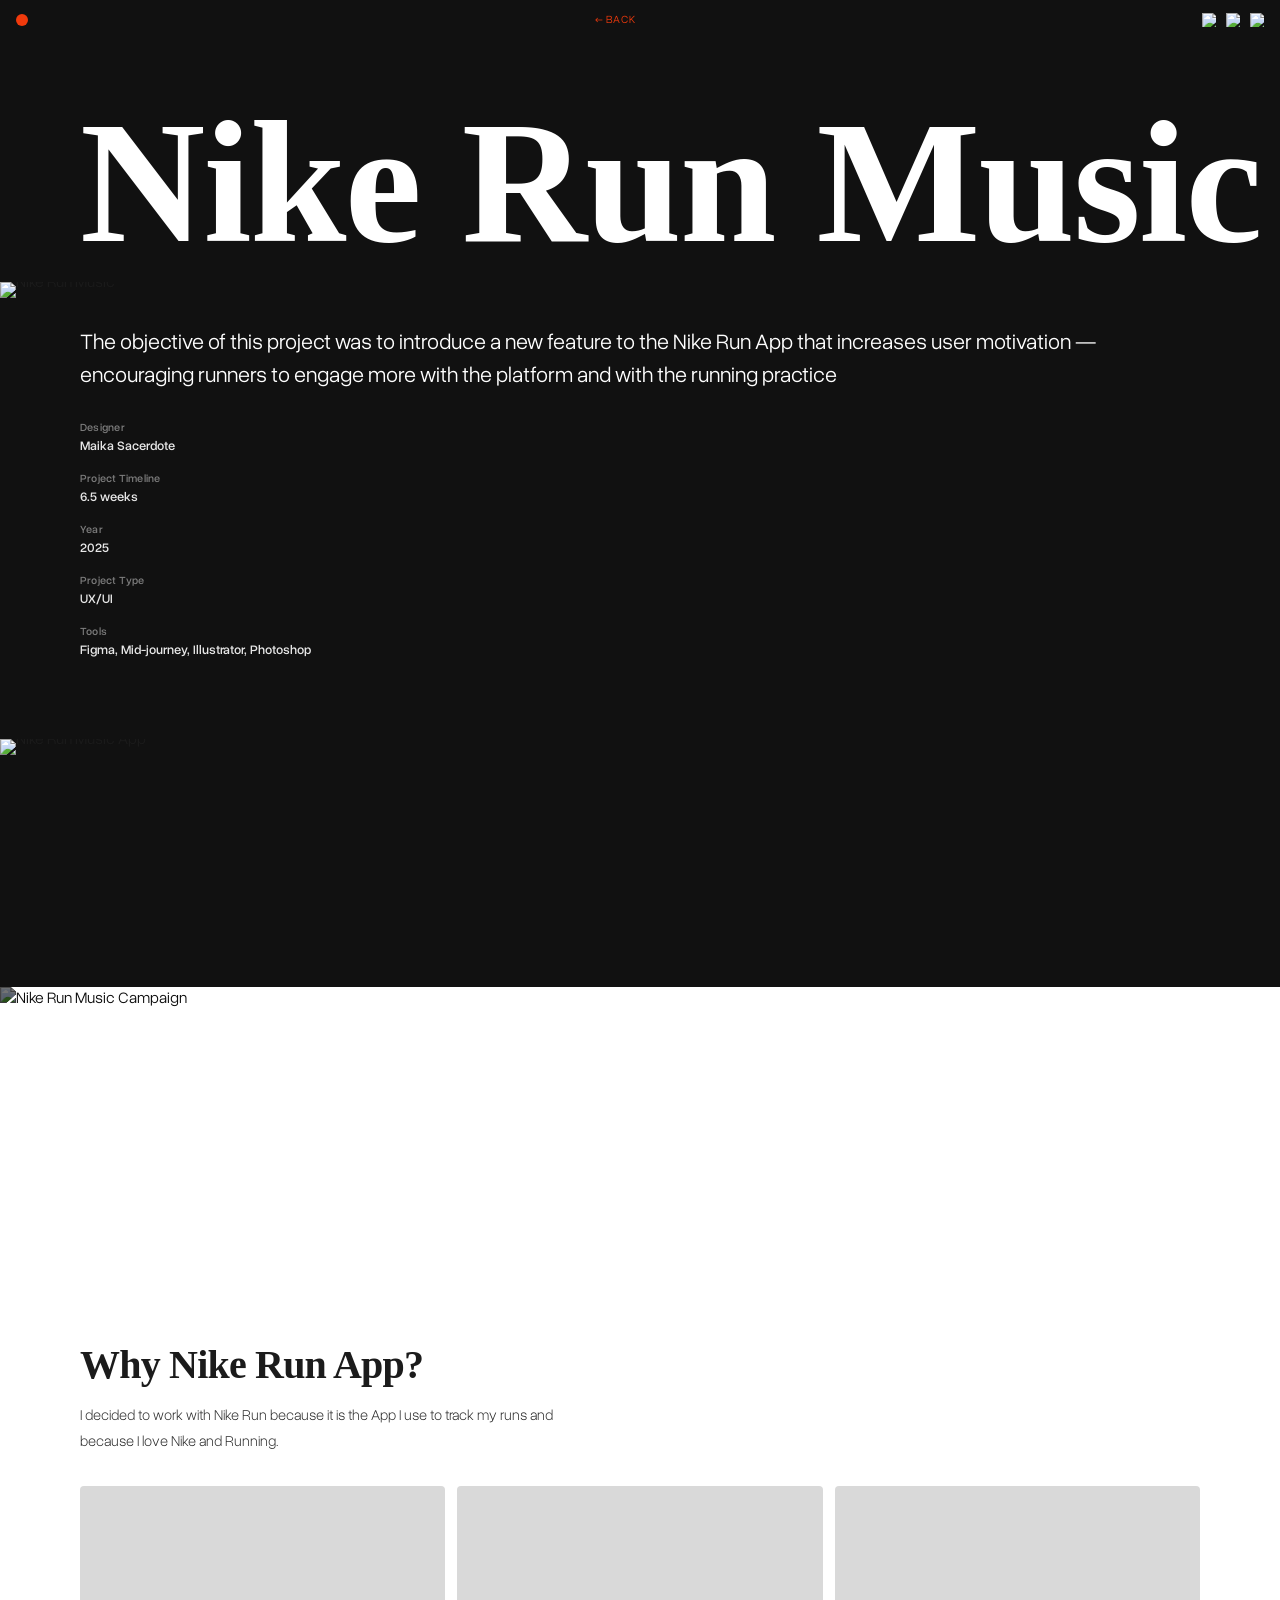
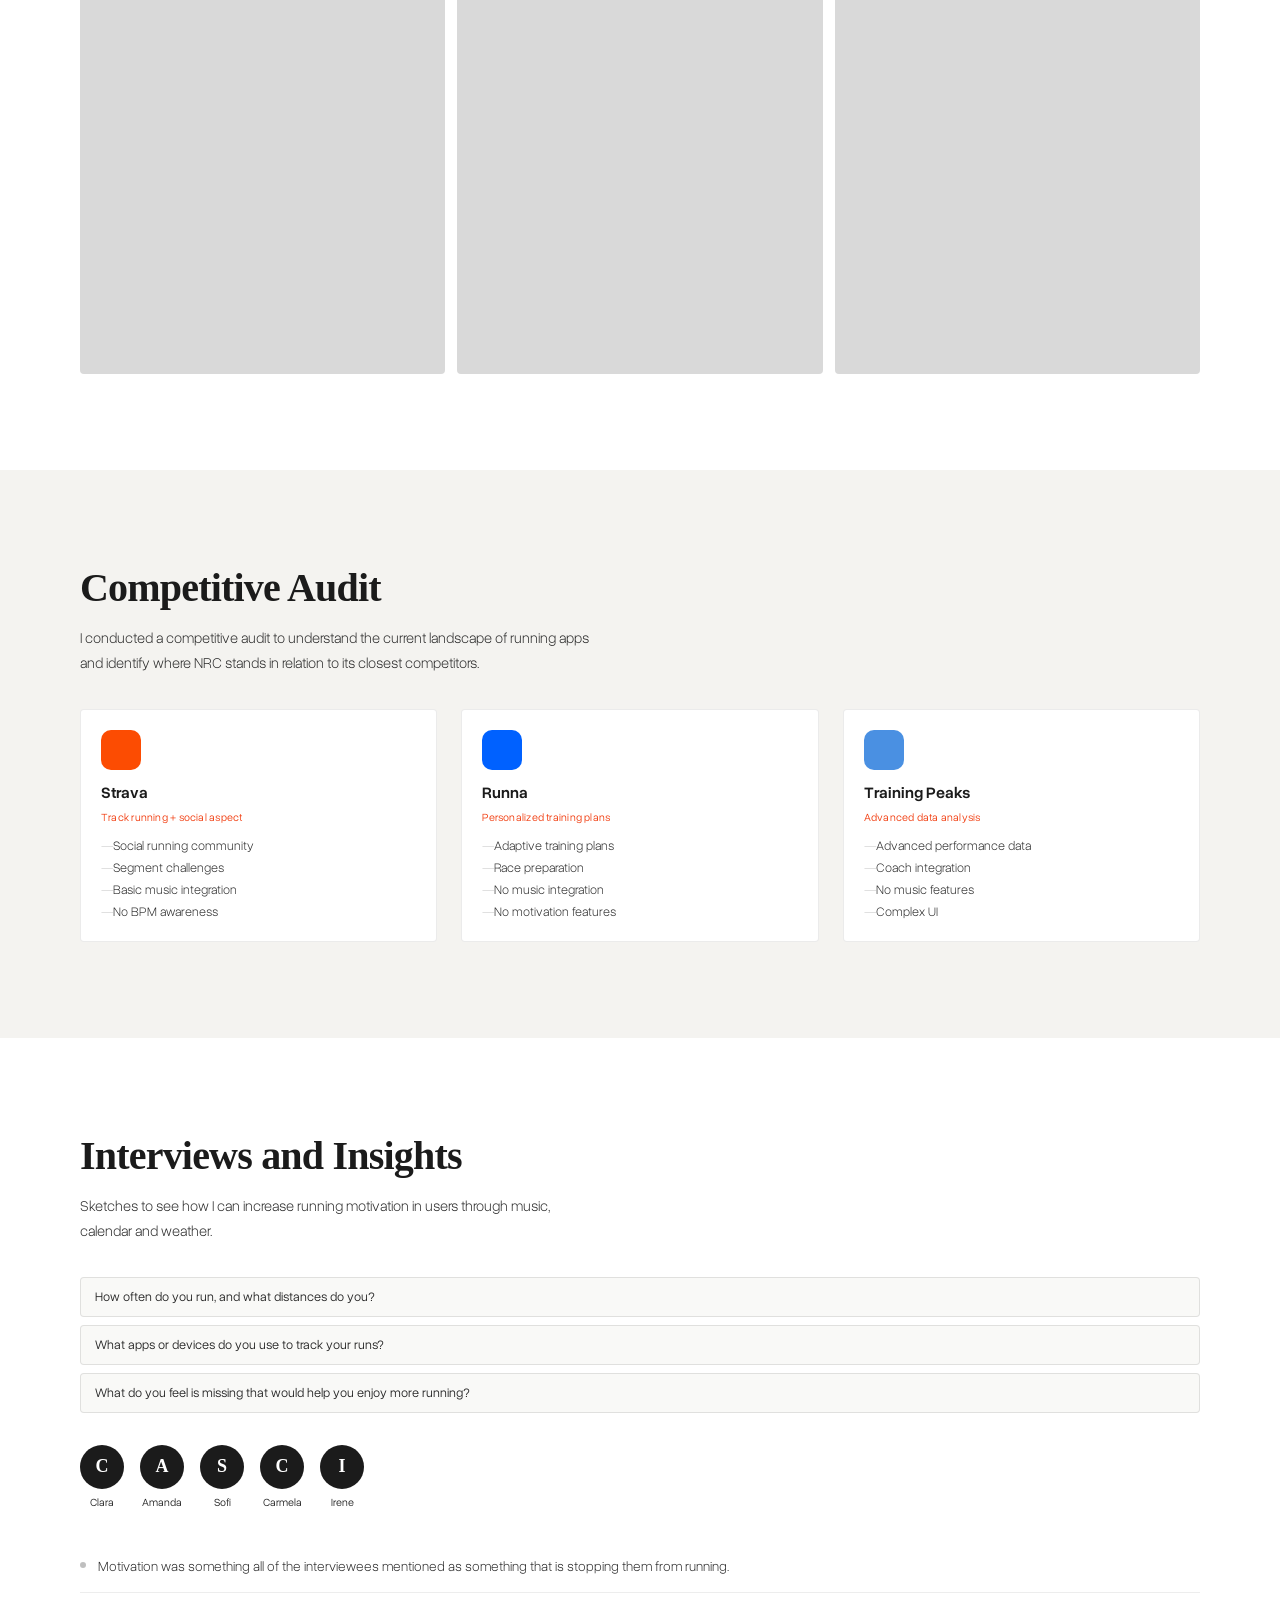
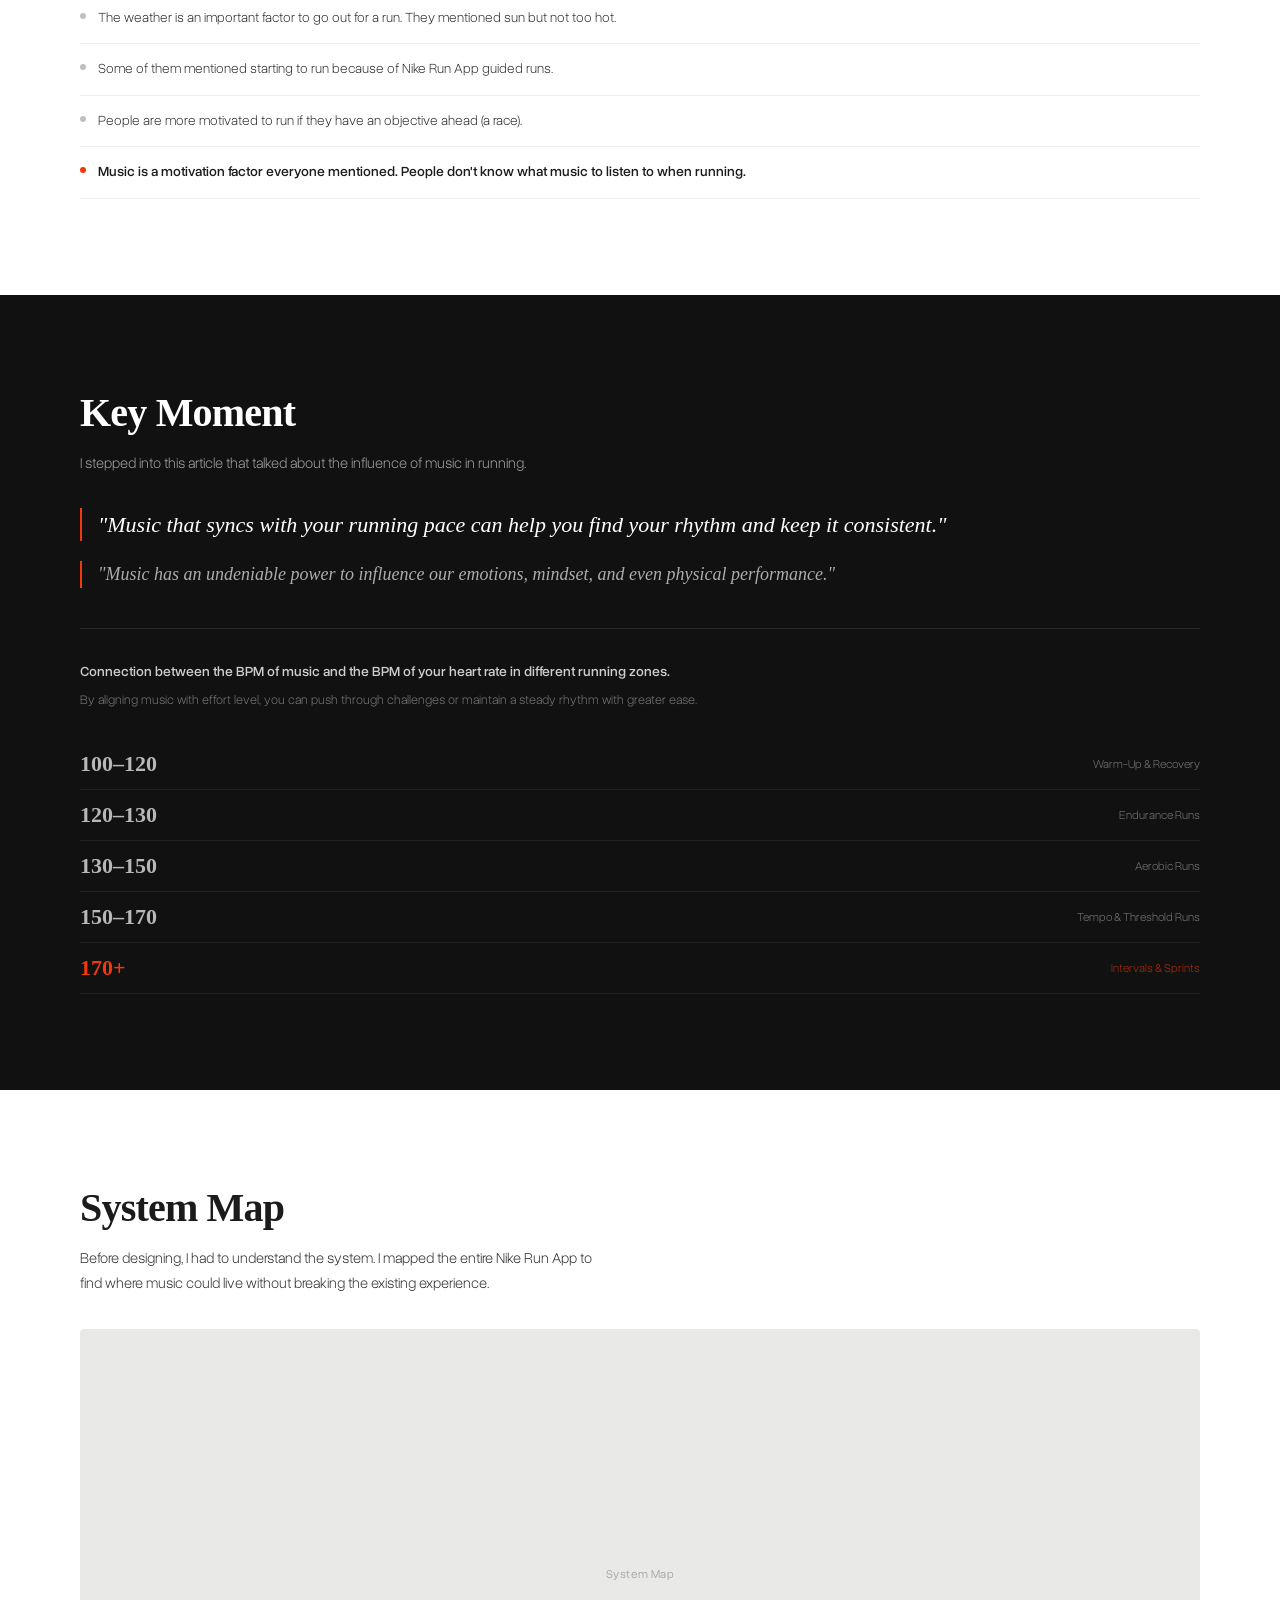
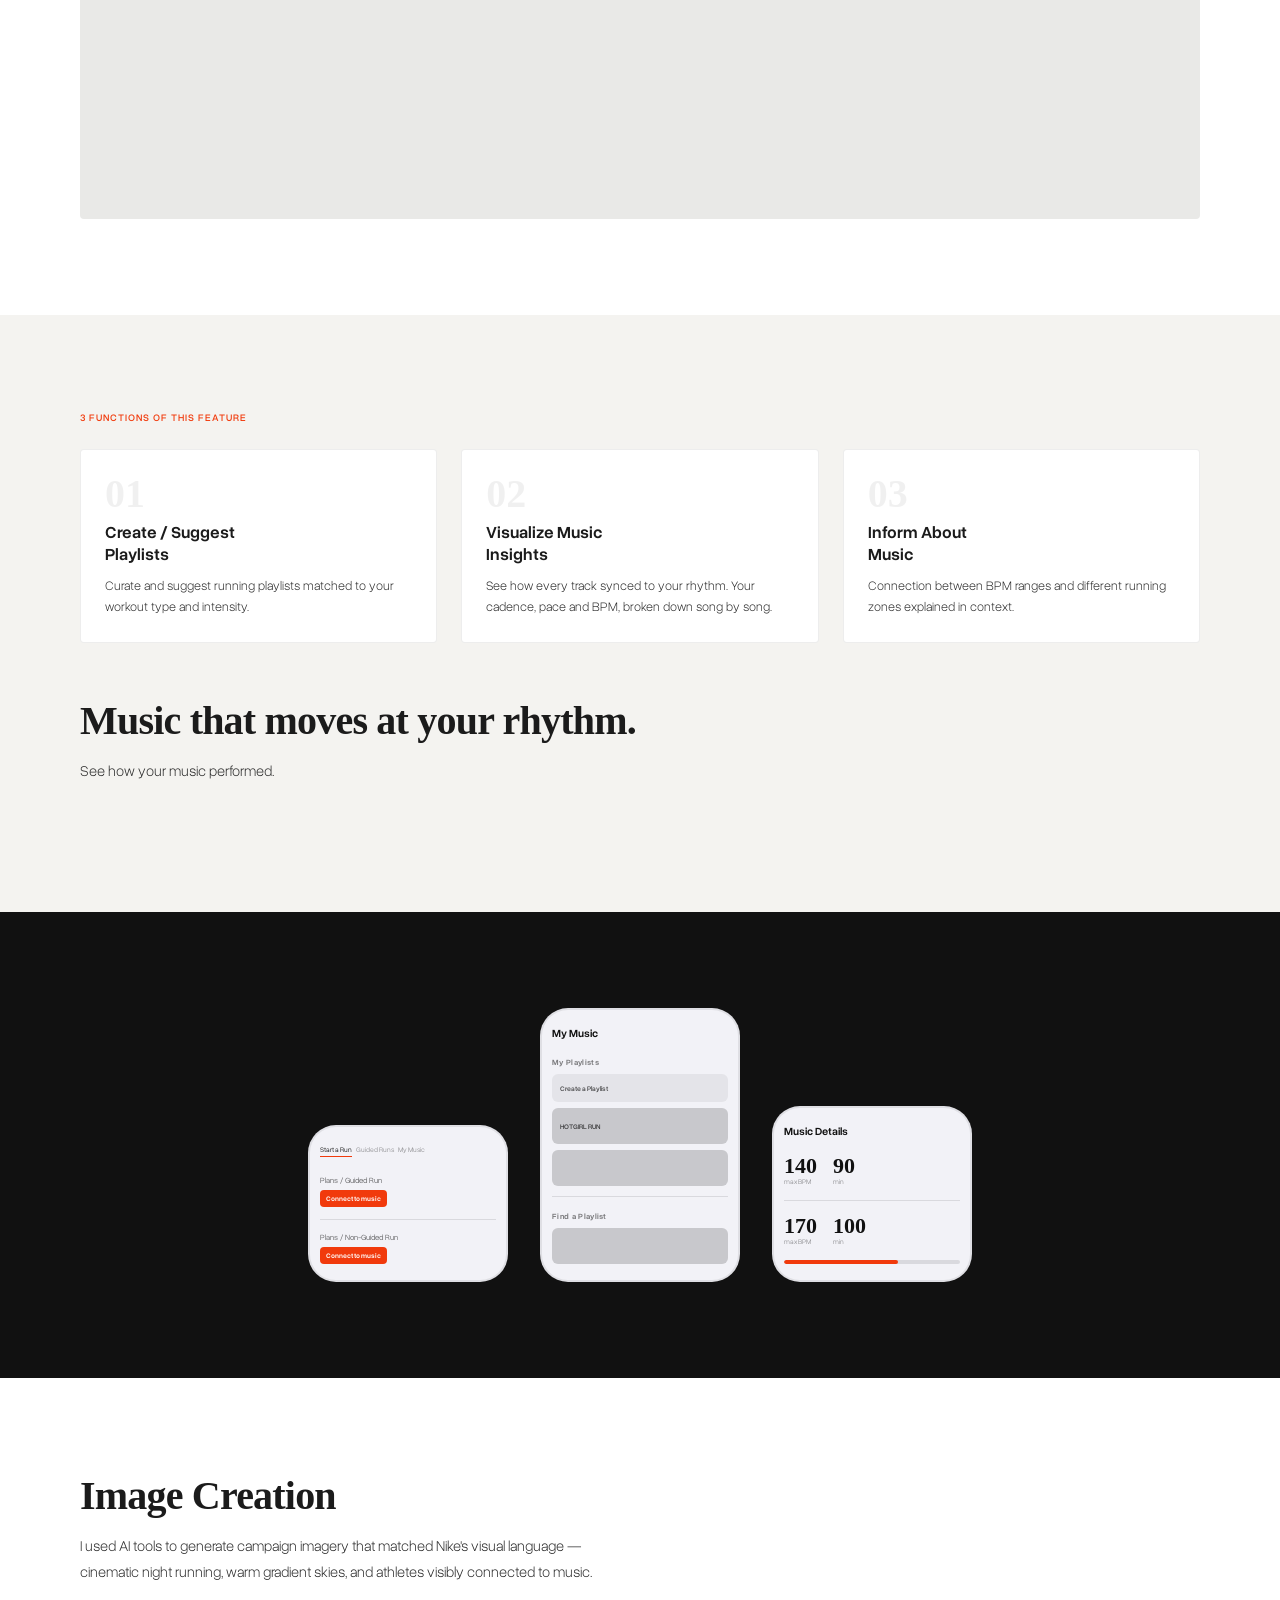
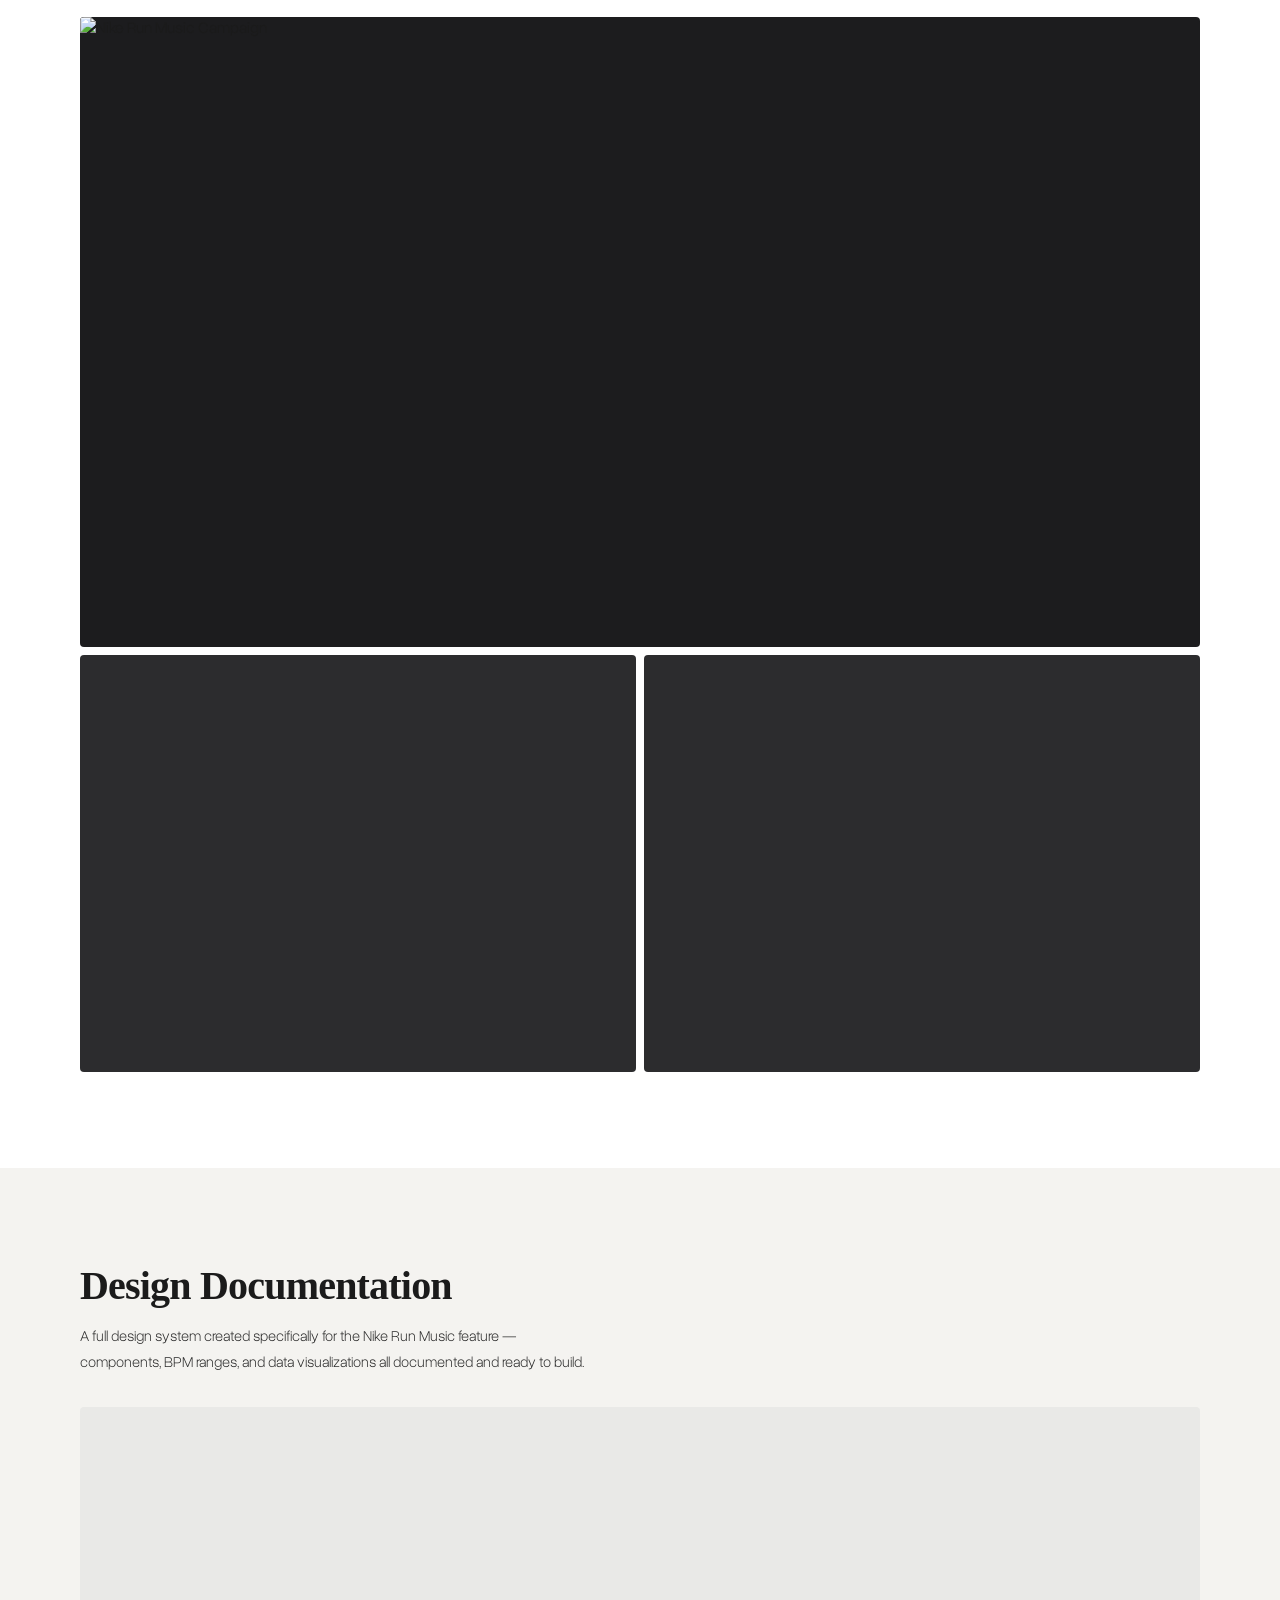
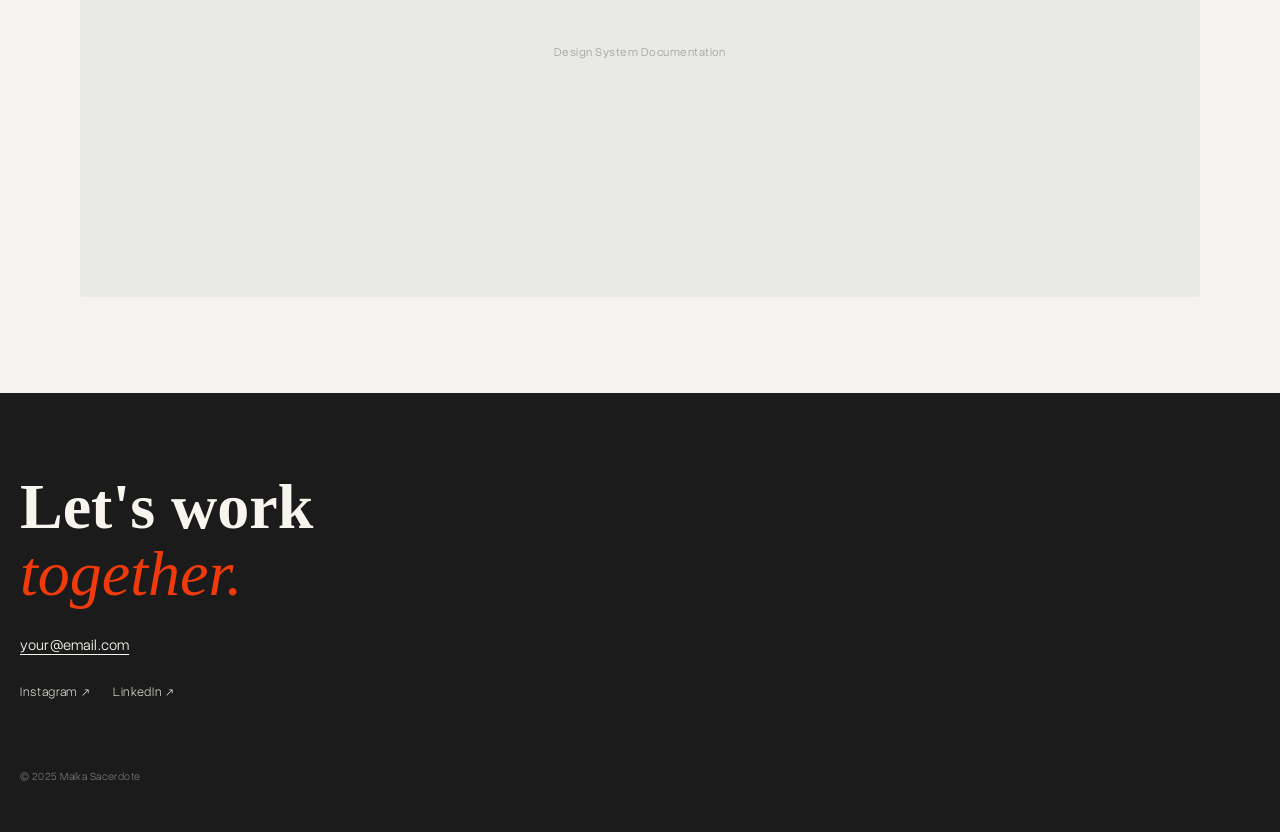
==== nike-run-music.html @ 85369064 "starting Nike" ====
<!DOCTYPE html>
<html lang="en">
<head>
  <meta charset="UTF-8" />
  <meta name="viewport" content="width=device-width, initial-scale=1.0" />
  <title>Nike Run Music — Maika Sacerdote</title>
  <link rel="stylesheet" href="https://use.typekit.net/ddt8web.css" />
  <link rel="stylesheet" href="style.css" />
  <link rel="stylesheet" href="nike-run-music.css" />
</head>
<body class="case-study">

  <!-- NAV -->
  <nav class="nav" id="nav">
    <a href="index.html" class="nav__logo" aria-label="Back to home">
      <span class="nav__dot"></span>
    </a>
    <div class="nav__center">
      <a href="index.html#work" class="nav__link">← BACK</a>
    </div>
    <div class="nav__socials">
      <a href="https://www.instagram.com/" target="_blank" aria-label="Instagram">
        <img src="assets/images/instagram.svg" alt="Instagram" class="nav__icon" />
      </a>
      <a href="https://www.linkedin.com/" target="_blank" aria-label="LinkedIn">
        <img src="assets/images/linkedin.svg" alt="LinkedIn" class="nav__icon" />
      </a>
      <a href="mailto:your@email.com" aria-label="Email">
        <img src="assets/images/mail.svg" alt="Email" class="nav__icon" />
      </a>
    </div>
  </nav>

  <!-- HERO -->
  <section class="cs-hero">
    <h1 class="cs-hero__title">Nike Run Music</h1>
    <div class="cs-hero__image">
      <img src="assets/images/Nike.jpg" alt="Nike Run Music" />
    </div>
    <p class="cs-hero__objective">
      The objective of this project was to introduce a new feature to the Nike Run App
      that increases user motivation — encouraging runners to engage more with the
      platform and with the running practice
    </p>
    <div class="cs-info__card">
      <div class="cs-info__entry">
        <span class="cs-info__label">Designer</span>
        <span class="cs-info__value">Maika Sacerdote</span>
      </div>
      <div class="cs-info__entry">
        <span class="cs-info__label">Project Timeline</span>
        <span class="cs-info__value">6.5 weeks</span>
      </div>
      <div class="cs-info__entry">
        <span class="cs-info__label">Year</span>
        <span class="cs-info__value">2025</span>
      </div>
      <div class="cs-info__entry">
        <span class="cs-info__label">Project Type</span>
        <span class="cs-info__value">UX/UI</span>
      </div>
      <div class="cs-info__entry">
        <span class="cs-info__label">Tools</span>
        <span class="cs-info__value">Figma, Mid-journey, Illustrator, Photoshop</span>
      </div>
    </div>
  </section>

  <!-- APP MOCKUP -->
  <div class="cs-mockup-img">
    <img src="assets/images/Nike2.jpg" alt="Nike Run Music App" />
  </div>

  <!-- RESULTS VIDEO -->
  <div class="cs-video-section">
    <video
      class="cs-video"
      src="assets/videos/ResultsNike.mov"
      autoplay
      loop
      muted
      playsinline
    ></video>
  </div>

  <!-- CAMPAIGN IMAGE DIVIDER -->
  <div class="cs-campaign">
    <img src="assets/images/Nike.jpg" alt="Nike Run Music Campaign" class="cs-campaign__img" />
    <div class="cs-campaign__overlay">
      <span class="cs-campaign__label">RESEARCH / DEFINITION / DESIGN</span>
    </div>
  </div>

  <!-- WHY NIKE -->
  <section class="cs-section cs-section--white">
    <h2 class="cs-section__heading">Why Nike Run App?</h2>
    <p class="cs-section__body">
      I decided to work with Nike Run because it is the App I use to track my runs
      and because I love Nike and Running.
    </p>
    <div class="cs-photos-row">
      <div class="cs-photo-placeholder cs-photo-placeholder--tall"></div>
      <div class="cs-photo-placeholder cs-photo-placeholder--tall"></div>
      <div class="cs-photo-placeholder cs-photo-placeholder--tall"></div>
    </div>
  </section>

  <!-- COMPETITIVE AUDIT -->
  <section class="cs-section cs-section--gray">
    <h2 class="cs-section__heading">Competitive Audit</h2>
    <p class="cs-section__body">
      I conducted a competitive audit to understand the current landscape of running apps
      and identify where NRC stands in relation to its closest competitors.
    </p>
    <div class="cs-audit">
      <div class="cs-audit__col">
        <div class="cs-audit__app-img cs-audit__app-img--strava"></div>
        <h3 class="cs-audit__name">Strava</h3>
        <div class="cs-audit__tag">Track running + social aspect</div>
        <ul class="cs-audit__list">
          <li>Social running community</li>
          <li>Segment challenges</li>
          <li>Basic music integration</li>
          <li>No BPM awareness</li>
        </ul>
      </div>
      <div class="cs-audit__col">
        <div class="cs-audit__app-img cs-audit__app-img--runna"></div>
        <h3 class="cs-audit__name">Runna</h3>
        <div class="cs-audit__tag">Personalized training plans</div>
        <ul class="cs-audit__list">
          <li>Adaptive training plans</li>
          <li>Race preparation</li>
          <li>No music integration</li>
          <li>No motivation features</li>
        </ul>
      </div>
      <div class="cs-audit__col">
        <div class="cs-audit__app-img cs-audit__app-img--peaks"></div>
        <h3 class="cs-audit__name">Training Peaks</h3>
        <div class="cs-audit__tag">Advanced data analysis</div>
        <ul class="cs-audit__list">
          <li>Advanced performance data</li>
          <li>Coach integration</li>
          <li>No music features</li>
          <li>Complex UI</li>
        </ul>
      </div>
    </div>
  </section>

  <!-- INTERVIEWS & INSIGHTS -->
  <section class="cs-section cs-section--white">
    <h2 class="cs-section__heading">Interviews and Insights</h2>
    <p class="cs-section__body">
      Sketches to see how I can increase running motivation in users through music,
      calendar and weather.
    </p>

    <div class="cs-interview-questions">
      <div class="cs-interview-q">How often do you run, and what distances do you?</div>
      <div class="cs-interview-q">What apps or devices do you use to track your runs?</div>
      <div class="cs-interview-q">What do you feel is missing that would help you enjoy more running?</div>
    </div>

    <div class="cs-interviewees">
      <div class="cs-interviewee">
        <div class="cs-interviewee__avatar">C</div>
        <span class="cs-interviewee__name">Clara</span>
      </div>
      <div class="cs-interviewee">
        <div class="cs-interviewee__avatar">A</div>
        <span class="cs-interviewee__name">Amanda</span>
      </div>
      <div class="cs-interviewee">
        <div class="cs-interviewee__avatar">S</div>
        <span class="cs-interviewee__name">Sofi</span>
      </div>
      <div class="cs-interviewee">
        <div class="cs-interviewee__avatar">C</div>
        <span class="cs-interviewee__name">Carmela</span>
      </div>
      <div class="cs-interviewee">
        <div class="cs-interviewee__avatar">I</div>
        <span class="cs-interviewee__name">Irene</span>
      </div>
    </div>

    <div class="cs-insights">
      <div class="cs-insight">
        <span class="cs-insight__dot"></span>
        <p>Motivation was something all of the interviewees mentioned as something that is stopping them from running.</p>
      </div>
      <div class="cs-insight">
        <span class="cs-insight__dot"></span>
        <p>The weather is an important factor to go out for a run. They mentioned sun but not too hot.</p>
      </div>
      <div class="cs-insight">
        <span class="cs-insight__dot"></span>
        <p>Some of them mentioned starting to run because of Nike Run App guided runs.</p>
      </div>
      <div class="cs-insight">
        <span class="cs-insight__dot"></span>
        <p>People are more motivated to run if they have an objective ahead (a race).</p>
      </div>
      <div class="cs-insight cs-insight--highlight">
        <span class="cs-insight__dot cs-insight__dot--red"></span>
        <p>Music is a motivation factor everyone mentioned. People don't know what music to listen to when running.</p>
      </div>
    </div>
  </section>

  <!-- KEY MOMENT -->
  <section class="cs-section cs-section--dark">
    <h2 class="cs-section__heading cs-section__heading--light">Key Moment</h2>
    <p class="cs-section__body cs-section__body--light">
      I stepped into this article that talked about the influence of music in running.
    </p>
    <blockquote class="cs-quote">
      <p>"Music that syncs with your running pace can help you find your rhythm and keep it consistent."</p>
    </blockquote>
    <blockquote class="cs-quote cs-quote--sub">
      <p>"Music has an undeniable power to influence our emotions, mindset, and even physical performance."</p>
    </blockquote>

    <div class="cs-bpm">
      <h3 class="cs-bpm__title">Connection between the BPM of music and the BPM of your heart rate in different running zones.</h3>
      <p class="cs-bpm__sub">By aligning music with effort level, you can push through challenges or maintain a steady rhythm with greater ease.</p>
      <div class="cs-bpm__zones">
        <div class="cs-bpm__zone">
          <span class="cs-bpm__zone-range">100–120</span>
          <span class="cs-bpm__zone-label">Warm-Up &amp; Recovery</span>
        </div>
        <div class="cs-bpm__zone">
          <span class="cs-bpm__zone-range">120–130</span>
          <span class="cs-bpm__zone-label">Endurance Runs</span>
        </div>
        <div class="cs-bpm__zone">
          <span class="cs-bpm__zone-range">130–150</span>
          <span class="cs-bpm__zone-label">Aerobic Runs</span>
        </div>
        <div class="cs-bpm__zone">
          <span class="cs-bpm__zone-range">150–170</span>
          <span class="cs-bpm__zone-label">Tempo &amp; Threshold Runs</span>
        </div>
        <div class="cs-bpm__zone cs-bpm__zone--peak">
          <span class="cs-bpm__zone-range">170+</span>
          <span class="cs-bpm__zone-label">Intervals &amp; Sprints</span>
        </div>
      </div>
    </div>
  </section>

  <!-- SYSTEM MAP -->
  <section class="cs-section cs-section--white">
    <h2 class="cs-section__heading">System Map</h2>
    <p class="cs-section__body">
      Before designing, I had to understand the system. I mapped the entire Nike Run App
      to find where music could live without breaking the existing experience.
    </p>
    <div class="cs-map-placeholder">
      <span>System Map</span>
    </div>
  </section>

  <!-- 3 FEATURES -->
  <section class="cs-section cs-section--gray">
    <p class="cs-features__eyebrow">3 functions of this feature</p>
    <div class="cs-features">
      <div class="cs-feature">
        <div class="cs-feature__num">01</div>
        <h3 class="cs-feature__title">Create / Suggest<br />Playlists</h3>
        <p class="cs-feature__desc">Curate and suggest running playlists matched to your workout type and intensity.</p>
      </div>
      <div class="cs-feature">
        <div class="cs-feature__num">02</div>
        <h3 class="cs-feature__title">Visualize Music<br />Insights</h3>
        <p class="cs-feature__desc">See how every track synced to your rhythm. Your cadence, pace and BPM, broken down song by song.</p>
      </div>
      <div class="cs-feature">
        <div class="cs-feature__num">03</div>
        <h3 class="cs-feature__title">Inform About<br />Music</h3>
        <p class="cs-feature__desc">Connection between BPM ranges and different running zones explained in context.</p>
      </div>
    </div>

    <h2 class="cs-section__heading" style="margin-top:56px">Music that moves at your rhythm.</h2>
    <p class="cs-section__body">See how your music performed.</p>
  </section>

  <!-- DESIGN MOCKUPS -->
  <section class="cs-section cs-section--dark cs-section--no-pad-bottom">
    <div class="cs-mockups">
      <div class="cs-phone cs-phone--light">
        <div class="cs-phone__screen">
          <div class="cs-phone__nav-row">
            <span class="cs-phone__nav-item cs-phone__nav-item--active">Start a Run</span>
            <span class="cs-phone__nav-item">Guided Runs</span>
            <span class="cs-phone__nav-item">My Music</span>
          </div>
          <div class="cs-phone__cta-block">
            <div class="cs-phone__cta-row">
              <span>Plans / Guided Run</span>
              <button class="cs-phone__connect-btn">Connect to music</button>
            </div>
            <div class="cs-phone__divider"></div>
            <div class="cs-phone__cta-row">
              <span>Plans / Non-Guided Run</span>
              <button class="cs-phone__connect-btn">Connect to music</button>
            </div>
          </div>
        </div>
      </div>
      <div class="cs-phone cs-phone--light">
        <div class="cs-phone__screen">
          <div class="cs-phone__header">My Music</div>
          <div class="cs-phone__section-title">My Playlists</div>
          <div class="cs-phone__card">
            <span class="cs-phone__card-label">Create a Playlist</span>
          </div>
          <div class="cs-phone__card cs-phone__card--dark">
            <span class="cs-phone__card-label">HOTGIRL RUN</span>
          </div>
          <div class="cs-phone__card cs-phone__card--dark"></div>
          <div class="cs-phone__divider"></div>
          <div class="cs-phone__section-title">Find a Playlist</div>
          <div class="cs-phone__card cs-phone__card--dark"></div>
        </div>
      </div>
      <div class="cs-phone cs-phone--light">
        <div class="cs-phone__screen">
          <div class="cs-phone__header">Music Details</div>
          <div class="cs-phone__stats">
            <div class="cs-phone__stat">
              <span class="cs-phone__stat-val">140</span>
              <span class="cs-phone__stat-unit">max BPM</span>
            </div>
            <div class="cs-phone__stat">
              <span class="cs-phone__stat-val">90</span>
              <span class="cs-phone__stat-unit">min</span>
            </div>
          </div>
          <div class="cs-phone__divider"></div>
          <div class="cs-phone__stats">
            <div class="cs-phone__stat">
              <span class="cs-phone__stat-val">170</span>
              <span class="cs-phone__stat-unit">max BPM</span>
            </div>
            <div class="cs-phone__stat">
              <span class="cs-phone__stat-val">100</span>
              <span class="cs-phone__stat-unit">min</span>
            </div>
          </div>
          <div class="cs-phone__bpm-bar">
            <div class="cs-phone__bpm-fill"></div>
          </div>
        </div>
      </div>
    </div>
  </section>

  <!-- IMAGE CREATION -->
  <section class="cs-section cs-section--white">
    <h2 class="cs-section__heading">Image Creation</h2>
    <p class="cs-section__body">
      I used AI tools to generate campaign imagery that matched Nike's visual language —
      cinematic night running, warm gradient skies, and athletes visibly connected to music.
    </p>
    <div class="cs-campaign-grid">
      <div class="cs-campaign-img cs-campaign-img--1">
        <img src="assets/images/Nike.jpg" alt="Nike Run Music Campaign" />
      </div>
      <div class="cs-campaign-img cs-campaign-img--2"></div>
      <div class="cs-campaign-img cs-campaign-img--3"></div>
    </div>
  </section>

  <!-- DESIGN DOCUMENTATION -->
  <section class="cs-section cs-section--gray">
    <h2 class="cs-section__heading">Design Documentation</h2>
    <p class="cs-section__body">
      A full design system created specifically for the Nike Run Music feature —
      components, BPM ranges, and data visualizations all documented and ready to build.
    </p>
    <div class="cs-doc-placeholder">
      <span>Design System Documentation</span>
    </div>
  </section>

  <!-- FOOTER / BACK -->
  <section class="contact" id="contact">
    <h2 class="contact__title">Let's work<br /><em>together.</em></h2>
    <a href="mailto:your@email.com" class="contact__email">your@email.com</a>
    <div class="contact__socials">
      <a href="https://www.instagram.com/" target="_blank" class="contact__social-link">Instagram ↗</a>
      <a href="https://www.linkedin.com/" target="_blank" class="contact__social-link">LinkedIn ↗</a>
    </div>
    <p class="contact__footer">© 2025 Maika Sacerdote</p>
  </section>

  <script src="script.js"></script>
</body>
</html>
---- style.css ----
/* ─── FONTS ──────────────────────────────────────────────────────────────── */
/* Century Old Style — loaded via Adobe Fonts (Typekit)                      */
/* Overused Grotesk — loaded from local files                                */

@font-face {
  font-family: 'OverusedGrotesk';
  src: url('assets/fonts/OverusedGrotesk-Light.otf') format('opentype');
  font-weight: 300;
  font-style: normal;
}

@font-face {
  font-family: 'OverusedGrotesk';
  src: url('assets/fonts/OverusedGrotesk-Book.otf') format('opentype');
  font-weight: 400;
  font-style: normal;
}

@font-face {
  font-family: 'OverusedGrotesk';
  src: url('assets/fonts/OverusedGrotesk-Medium.otf') format('opentype');
  font-weight: 500;
  font-style: normal;
}

@font-face {
  font-family: 'OverusedGrotesk';
  src: url('assets/fonts/OverusedGrotesk-SemiBold.otf') format('opentype');
  font-weight: 600;
  font-style: normal;
}

@font-face {
  font-family: 'OverusedGrotesk';
  src: url('assets/fonts/OverusedGrotesk-Bold.otf') format('opentype');
  font-weight: 700;
  font-style: normal;
}

/* ─── RESET & TOKENS ─────────────────────────────────────────────────────── */
*, *::before, *::after {
  box-sizing: border-box;
  margin: 0;
  padding: 0;
}

:root {
  --red: #f13a0c;
  --cream: #f7f5ed;
  --dark: #1b1b1b;
  --mid: #242424;
  --bg: #ffffff;
  --bg-work: #e9e9e9;
  --font-serif: 'century-old-style-std', Georgia, serif;
  --font-sans: 'OverusedGrotesk', sans-serif;
}

html {
  scroll-behavior: smooth;
}

body {
  background-color: var(--bg);
  color: var(--dark);
  font-family: var(--font-sans);
  font-weight: 400;
  overflow-x: hidden;
}

a {
  text-decoration: none;
  color: inherit;
}

img {
  display: block;
  max-width: 100%;
}

/* ─── NAV ────────────────────────────────────────────────────────────────── */
.nav {
  position: fixed;
  top: 0;
  left: 0;
  right: 0;
  z-index: 100;
  display: flex;
  align-items: center;
  justify-content: space-between;
  padding: 12px 16px;
}

.nav__center {
  display: flex;
  gap: 20px;
}

.nav__logo {
  display: flex;
  align-items: center;
  flex-shrink: 0;
}

.nav__dot {
  width: 12px;
  height: 12px;
  border-radius: 50%;
  background-color: var(--red);
  display: block;
  flex-shrink: 0;
}

.nav__link {
  font-family: var(--font-sans);
  font-weight: 400;
  font-size: 11px;
  color: var(--red);
  letter-spacing: 0.06em;
  white-space: nowrap;
}

.nav__socials {
  display: flex;
  align-items: center;
  gap: 10px;
}

.nav__icon {
  width: 14px;
  height: 14px;
  object-fit: contain;
  display: block;
}

/* ─── HERO ───────────────────────────────────────────────────────────────── */
.hero {
  position: relative;
  width: 100%;
  height: 100svh;
  min-height: 580px;
  overflow: hidden;
  display: flex;
  flex-direction: column;
  justify-content: center;
}

.hero__bg {
  position: absolute;
  inset: 0;
  background-image: url('assets/images/LandingPortfolioMobile.JPG');
  background-size: cover;
  background-position: center top;
  z-index: 0;
}

.hero__content {
  position: relative;
  z-index: 1;
  padding: 0 18px;
  margin-bottom: 8px;
}

.hero__subtitle {
  font-family: var(--font-sans);
  font-weight: 400;
  font-size: 20px;
  color: var(--red);
  line-height: 1;
  margin-bottom: 0;
}

.hero__name {
  font-family: var(--font-serif);
  font-weight: 700;
  font-size: clamp(90px, 30vw, 130px);
  color: var(--red);
  line-height: 0.95;
  letter-spacing: -0.01em;
}

.hero__footnote {
  position: absolute;
  bottom: 80px;
  left: 18px;
  z-index: 1;
  font-family: var(--font-serif);
  font-weight: 100;
  font-style: italic;
  font-size: 13px;
  color: var(--cream);
}

/* ─── WORK ───────────────────────────────────────────────────────────────── */
.work {
  background: linear-gradient(to bottom, var(--bg), var(--bg-work));
  padding: 64px 0 80px;
  display: flex;
  flex-direction: column;
  gap: 72px;
}

.work__heading {
  font-family: var(--font-serif);
  font-weight: 700;
  font-size: 28px;
  letter-spacing: -0.01em;
  color: var(--dark);
  padding: 0 20px;
}

/* ─── PROJECT CARD ───────────────────────────────────────────────────────── */
.project {
  display: grid;
  grid-template-columns: 1fr 1fr;
  align-items: center;
  width: 100%;
}

.project__image {
  display: block;
  overflow: hidden;
}

.project__image img {
  width: 100%;
  height: 130px;
  object-fit: cover;
  display: block;
  transition: transform 0.4s ease;
}

.project__image:hover img {
  transform: scale(1.04);
}

/* image on left */
.project--img-left .project__image {
  grid-column: 1;
  grid-row: 1;
}
.project--img-left .project__info {
  grid-column: 2;
  grid-row: 1;
  padding-left: 16px;
}

/* image on right */
.project--img-right .project__image {
  grid-column: 2;
  grid-row: 1;
}
.project--img-right .project__info {
  grid-column: 1;
  grid-row: 1;
}
.project--img-right .project__info--left {
  padding-left: 20px;
  padding-right: 12px;
  text-align: right;
}

.project__info {
  display: flex;
  flex-direction: column;
  gap: 0;
}

.project__year {
  font-family: var(--font-sans);
  font-weight: 350;
  font-size: 12px;
  color: var(--dark);
}

.project__title {
  font-family: var(--font-sans);
  font-weight: 400;
  font-size: 15px;
  color: var(--dark);
  line-height: 1.3;
}

.project__category {
  font-family: var(--font-sans);
  font-weight: 300;
  font-size: 9px;
  color: var(--dark);
}


/* ─── ABOUT ──────────────────────────────────────────────────────────────── */
.about {
  background-color: var(--bg);
  padding: 80px 20px 80px;
  display: flex;
  flex-direction: column;
  gap: 28px;
}

.about__title {
  font-family: var(--font-sans);
  font-weight: 400;
  font-size: 30px;
  color: var(--dark);
  line-height: 1.1;
  letter-spacing: -0.02em;
}

.about__name {
  font-family: var(--font-serif);
  font-weight: 700;
  color: var(--red);
}

.about__photo {
  width: 100%;
  overflow: hidden;
}

.about__photo img {
  width: 100%;
  aspect-ratio: 1 / 1;
  object-fit: cover;
  object-position: center bottom;
  display: block;
}

.about__bio {
  display: flex;
  flex-direction: column;
  gap: 14px;
  font-size: 15px;
  line-height: 1.6;
  color: var(--mid);
  text-align: justify;
}

.highlight {
  font-weight: 700;
  color: var(--red);
}

.about__cv {
  display: inline-flex;
  align-items: center;
  gap: 4px;
  align-self: flex-end;
  font-family: var(--font-sans);
  font-size: 14px;
  color: var(--dark);
  text-decoration: underline;
  text-underline-offset: 3px;
}

.about__cv-arrow {
  text-decoration: none;
  font-size: 16px;
}

.about__services {
  display: flex;
  flex-direction: column;
  align-items: flex-start;
  gap: 12px;
  padding-top: 20px;
}

.services__title {
  font-family: var(--font-sans);
  font-weight: 500;
  font-size: 16px;
  letter-spacing: 0.04em;
  color: var(--dark);
}

.services__list {
  list-style: none;
  display: flex;
  flex-direction: column;
  align-items: flex-start;
  gap: 4px;
}

.services__list li {
  font-family: var(--font-sans);
  font-weight: 350;
  font-size: 13px;
  letter-spacing: 0.02em;
  color: var(--dark);
  line-height: 1.2;
}

/* ─── CONTACT ────────────────────────────────────────────────────────────── */
.contact {
  background-color: var(--dark);
  color: var(--cream);
  padding: 80px 20px 48px;
  display: flex;
  flex-direction: column;
  gap: 28px;
}

.contact__title {
  font-family: var(--font-serif);
  font-weight: 700;
  font-size: clamp(40px, 12vw, 64px);
  line-height: 1.05;
  color: var(--cream);
}

.contact__title em {
  font-style: italic;
  font-weight: 400;
  color: var(--red);
}

.contact__email {
  font-family: var(--font-sans);
  font-size: 15px;
  color: var(--cream);
  text-decoration: underline;
  text-underline-offset: 4px;
  letter-spacing: 0.01em;
}

.contact__socials {
  display: flex;
  gap: 24px;
}

.contact__social-link {
  font-family: var(--font-sans);
  font-size: 13px;
  font-weight: 300;
  color: var(--cream);
  letter-spacing: 0.05em;
  transition: color 0.2s;
}

.contact__social-link:hover {
  color: var(--red);
}

.contact__footer {
  margin-top: auto;
  padding-top: 40px;
  font-family: var(--font-sans);
  font-size: 11px;
  font-weight: 300;
  color: #888;
  letter-spacing: 0.04em;
}
---- nike-run-music.css ----
/* ─── CASE STUDY BASE ─────────────────────────────────────────────────────── */

.case-study {
  background: var(--bg);
}

/* ─── HERO ────────────────────────────────────────────────────────────────── */

.cs-hero {
  background-color: #111;
  padding-top: 72px;
  display: flex;
  flex-direction: column;
}

.cs-hero__title {
  font-family: var(--font-serif);
  font-size: 12vw;
  font-weight: 700;
  font-style: normal;
  color: #fff;
  line-height: 1;
  letter-spacing: -0.01em;
  white-space: nowrap;
  padding: 0 0 12px 16px;
  display: block;
  width: fit-content;
}

.cs-hero__image {
  width: 100%;
  line-height: 0;
}

.cs-hero__image img {
  width: 100%;
  height: auto;
  display: block;
}

.cs-hero__objective {
  margin-top: 28px;
  padding: 0 20px;
  font-family: var(--font-sans);
  font-size: clamp(16px, 4.5vw, 22px);
  font-weight: 400;
  color: #fff;
  line-height: 1.5;
}

/* ─── PROJECT INFO CARD ───────────────────────────────────────────────────── */

.cs-info__card {
  display: flex;
  flex-direction: column;
  gap: 16px;
  padding: 28px 20px 48px;
}

.cs-info__entry {
  display: flex;
  flex-direction: column;
  gap: 2px;
}

.cs-info__label {
  font-family: var(--font-sans);
  font-size: 11px;
  font-weight: 500;
  color: rgba(255,255,255,0.45);
  letter-spacing: 0.02em;
}

.cs-info__value {
  font-family: var(--font-sans);
  font-size: 13px;
  font-weight: 500;
  color: rgba(255,255,255,0.9);
  line-height: 1.4;
}

/* ─── RESULTS VIDEO ──────────────────────────────────────────────────────── */

.cs-video-section {
  background: #111;
  display: flex;
  justify-content: center;
  align-items: center;
  padding: 48px 20px 64px;
}

.cs-video {
  width: 100%;
  max-width: 240px;
  height: auto;
  display: block;
  border-radius: 28px;
  mix-blend-mode: lighten;
}

/* ─── APP MOCKUP IMAGE ────────────────────────────────────────────────────── */

.cs-mockup-img {
  background: #111;
  line-height: 0;
}

.cs-mockup-img img {
  width: 100%;
  height: auto;
  display: block;
}

.cs-phone {
  width: 160px;
  background: #1c1c1e;
  border-radius: 28px;
  border: 2px solid rgba(255,255,255,0.1);
  overflow: hidden;
  padding: 16px 10px;
  flex-shrink: 0;
}

.cs-phone--light {
  background: #f2f2f7;
  border: 2px solid rgba(0,0,0,0.08);
}

.cs-phone__screen {
  display: flex;
  flex-direction: column;
  gap: 6px;
}

.cs-phone__header {
  font-family: var(--font-sans);
  font-size: 11px;
  font-weight: 600;
  color: #111;
  padding-bottom: 6px;
}

.cs-phone__nav-row {
  display: flex;
  gap: 4px;
  flex-wrap: wrap;
  margin-bottom: 4px;
}

.cs-phone__nav-item {
  font-family: var(--font-sans);
  font-size: 7px;
  font-weight: 400;
  color: rgba(255,255,255,0.4);
  padding: 2px 0;
  white-space: nowrap;
}

.cs-phone--light .cs-phone__nav-item {
  color: rgba(0,0,0,0.4);
}

.cs-phone__nav-item--active {
  color: #fff;
  border-bottom: 1px solid var(--red);
}

.cs-phone--light .cs-phone__nav-item--active {
  color: #111;
}

.cs-phone__section-title {
  font-family: var(--font-sans);
  font-size: 8px;
  font-weight: 600;
  color: rgba(255,255,255,0.6);
  letter-spacing: 0.04em;
  margin-top: 4px;
}

.cs-phone--light .cs-phone__section-title {
  color: rgba(0,0,0,0.5);
}

.cs-phone__card {
  background: rgba(255,255,255,0.08);
  border-radius: 6px;
  height: 28px;
  display: flex;
  align-items: center;
  padding: 0 8px;
}

.cs-phone--light .cs-phone__card {
  background: rgba(0,0,0,0.06);
}

.cs-phone__card--dark {
  background: #2c2c2e;
  height: 36px;
}

.cs-phone--light .cs-phone__card--dark {
  background: #c8c8cc;
}

.cs-phone__card-label {
  font-family: var(--font-sans);
  font-size: 7px;
  font-weight: 500;
  color: rgba(255,255,255,0.7);
}

.cs-phone--light .cs-phone__card-label {
  color: rgba(0,0,0,0.7);
}

.cs-phone__divider {
  height: 1px;
  background: rgba(255,255,255,0.1);
  margin: 4px 0;
}

.cs-phone--light .cs-phone__divider {
  background: rgba(0,0,0,0.1);
}

.cs-phone__view-all {
  font-family: var(--font-sans);
  font-size: 7px;
  color: var(--red);
  text-align: right;
}

.cs-phone__cta-block {
  display: flex;
  flex-direction: column;
  gap: 8px;
  margin-top: 8px;
}

.cs-phone__cta-row {
  display: flex;
  flex-direction: column;
  gap: 4px;
  font-family: var(--font-sans);
  font-size: 8px;
  color: rgba(0,0,0,0.6);
}

.cs-phone__connect-btn {
  background: var(--red);
  color: #fff;
  border: none;
  border-radius: 4px;
  font-family: var(--font-sans);
  font-size: 7px;
  font-weight: 600;
  padding: 4px 6px;
  cursor: default;
  align-self: flex-start;
}

.cs-phone__stats {
  display: flex;
  gap: 16px;
  margin: 4px 0;
}

.cs-phone__stat {
  display: flex;
  flex-direction: column;
}

.cs-phone__stat-val {
  font-family: var(--font-serif);
  font-size: 22px;
  font-weight: 700;
  color: #111;
  line-height: 1;
}

.cs-phone__stat-unit {
  font-family: var(--font-sans);
  font-size: 7px;
  color: rgba(0,0,0,0.4);
}

.cs-phone__bpm-bar {
  height: 4px;
  background: rgba(0,0,0,0.1);
  border-radius: 2px;
  margin-top: 4px;
  overflow: hidden;
}

.cs-phone__bpm-fill {
  height: 100%;
  width: 65%;
  background: var(--red);
  border-radius: 2px;
}

/* ─── CAMPAIGN DIVIDER ────────────────────────────────────────────────────── */

.cs-campaign {
  position: relative;
  width: 100%;
  height: 260px;
  overflow: hidden;
}

.cs-campaign__img {
  width: 100%;
  height: 100%;
  object-fit: cover;
  display: block;
  filter: brightness(0.45);
}

.cs-campaign__overlay {
  position: absolute;
  inset: 0;
  display: flex;
  align-items: center;
  justify-content: center;
}

.cs-campaign__label {
  font-family: var(--font-sans);
  font-size: clamp(10px, 3vw, 13px);
  font-weight: 500;
  letter-spacing: 0.18em;
  color: rgba(255,255,255,0.9);
}

/* ─── GENERIC SECTION ─────────────────────────────────────────────────────── */

.cs-section {
  padding: 64px 24px;
}

.cs-section--white {
  background: var(--bg);
}

.cs-section--gray {
  background: #f4f3f0;
}

.cs-section--dark {
  background: #111;
}

.cs-section--no-pad-bottom {
  padding-bottom: 0;
}

.cs-section__heading {
  font-family: var(--font-serif);
  font-size: clamp(26px, 7vw, 40px);
  font-weight: 700;
  color: var(--dark);
  letter-spacing: -0.02em;
  line-height: 1.1;
  margin-bottom: 16px;
}

.cs-section__heading--light {
  color: #fff;
}

.cs-section__body {
  font-family: var(--font-sans);
  font-size: 15px;
  font-weight: 300;
  color: var(--mid);
  line-height: 1.7;
  max-width: 520px;
  margin-bottom: 32px;
}

.cs-section__body--light {
  color: rgba(255,255,255,0.65);
}

/* ─── PHOTO ROW ───────────────────────────────────────────────────────────── */

.cs-photos-row {
  display: grid;
  grid-template-columns: 1fr 1fr 1fr;
  gap: 8px;
  margin-top: 8px;
}

.cs-photo-placeholder {
  background: #d9d9d9;
  border-radius: 4px;
}

.cs-photo-placeholder--tall {
  aspect-ratio: 3 / 4;
}

/* ─── COMPETITIVE AUDIT ───────────────────────────────────────────────────── */

.cs-audit {
  display: grid;
  grid-template-columns: 1fr;
  gap: 24px;
  margin-top: 8px;
}

.cs-audit__col {
  background: #fff;
  border-radius: 4px;
  padding: 20px;
  border: 1px solid rgba(0,0,0,0.08);
}

.cs-audit__app-img {
  width: 40px;
  height: 40px;
  border-radius: 10px;
  margin-bottom: 12px;
  background: #e5e5e5;
}

.cs-audit__app-img--strava  { background: #FC4C02; }
.cs-audit__app-img--runna   { background: #0061FF; }
.cs-audit__app-img--peaks   { background: #4A90E2; }

.cs-audit__name {
  font-family: var(--font-sans);
  font-size: 16px;
  font-weight: 600;
  color: var(--dark);
  margin-bottom: 6px;
}

.cs-audit__tag {
  font-family: var(--font-sans);
  font-size: 11px;
  font-weight: 400;
  color: var(--red);
  margin-bottom: 12px;
  letter-spacing: 0.02em;
}

.cs-audit__list {
  list-style: none;
  display: flex;
  flex-direction: column;
  gap: 4px;
}

.cs-audit__list li {
  font-family: var(--font-sans);
  font-size: 13px;
  font-weight: 300;
  color: var(--mid);
  padding-left: 12px;
  position: relative;
}

.cs-audit__list li::before {
  content: '—';
  position: absolute;
  left: 0;
  color: rgba(0,0,0,0.2);
}

/* ─── INTERVIEWS ──────────────────────────────────────────────────────────── */

.cs-interview-questions {
  display: flex;
  flex-direction: column;
  gap: 8px;
  margin-bottom: 32px;
}

.cs-interview-q {
  font-family: var(--font-sans);
  font-size: 13px;
  font-weight: 400;
  color: var(--mid);
  padding: 10px 14px;
  border: 1px solid rgba(0,0,0,0.1);
  border-radius: 4px;
  background: #f9f9f7;
}

.cs-interviewees {
  display: flex;
  gap: 16px;
  margin-bottom: 32px;
  flex-wrap: wrap;
}

.cs-interviewee {
  display: flex;
  flex-direction: column;
  align-items: center;
  gap: 6px;
}

.cs-interviewee__avatar {
  width: 44px;
  height: 44px;
  border-radius: 50%;
  background: var(--dark);
  color: #fff;
  font-family: var(--font-serif);
  font-size: 18px;
  font-weight: 700;
  display: flex;
  align-items: center;
  justify-content: center;
}

.cs-interviewee__name {
  font-family: var(--font-sans);
  font-size: 11px;
  font-weight: 400;
  color: var(--mid);
}

.cs-insights {
  display: flex;
  flex-direction: column;
  gap: 0;
}

.cs-insight {
  display: flex;
  align-items: flex-start;
  gap: 12px;
  padding: 14px 0;
  border-bottom: 1px solid rgba(0,0,0,0.07);
}

.cs-insight p {
  font-family: var(--font-sans);
  font-size: 14px;
  font-weight: 300;
  color: var(--mid);
  line-height: 1.6;
}

.cs-insight__dot {
  width: 6px;
  height: 6px;
  border-radius: 50%;
  background: rgba(0,0,0,0.25);
  flex-shrink: 0;
  margin-top: 6px;
}

.cs-insight__dot--red {
  background: var(--red);
}

.cs-insight--highlight p {
  font-weight: 500;
  color: var(--dark);
}

/* ─── QUOTES ──────────────────────────────────────────────────────────────── */

.cs-quote {
  border-left: 2px solid var(--red);
  padding-left: 16px;
  margin-bottom: 20px;
}

.cs-quote p {
  font-family: var(--font-serif);
  font-style: italic;
  font-size: clamp(16px, 4.5vw, 22px);
  font-weight: 400;
  color: #fff;
  line-height: 1.5;
}

.cs-quote--sub p {
  font-size: clamp(14px, 3.5vw, 18px);
  color: rgba(255,255,255,0.65);
}

/* ─── BPM ZONES ───────────────────────────────────────────────────────────── */

.cs-bpm {
  margin-top: 40px;
  padding-top: 32px;
  border-top: 1px solid rgba(255,255,255,0.1);
}

.cs-bpm__title {
  font-family: var(--font-sans);
  font-size: 14px;
  font-weight: 500;
  color: rgba(255,255,255,0.8);
  margin-bottom: 8px;
  line-height: 1.5;
}

.cs-bpm__sub {
  font-family: var(--font-sans);
  font-size: 13px;
  font-weight: 300;
  color: rgba(255,255,255,0.45);
  margin-bottom: 28px;
  line-height: 1.6;
}

.cs-bpm__zones {
  display: flex;
  flex-direction: column;
  gap: 0;
}

.cs-bpm__zone {
  display: flex;
  align-items: center;
  justify-content: space-between;
  padding: 12px 0;
  border-bottom: 1px solid rgba(255,255,255,0.07);
}

.cs-bpm__zone-range {
  font-family: var(--font-serif);
  font-size: 22px;
  font-weight: 700;
  color: rgba(255,255,255,0.7);
  min-width: 72px;
}

.cs-bpm__zone-label {
  font-family: var(--font-sans);
  font-size: 12px;
  font-weight: 300;
  color: rgba(255,255,255,0.45);
  text-align: right;
}

.cs-bpm__zone--peak .cs-bpm__zone-range {
  color: var(--red);
}

.cs-bpm__zone--peak .cs-bpm__zone-label {
  color: rgba(241,58,12,0.7);
}

/* ─── SYSTEM MAP PLACEHOLDER ──────────────────────────────────────────────── */

.cs-map-placeholder,
.cs-doc-placeholder {
  width: 100%;
  aspect-ratio: 16 / 7;
  background: #e9e9e7;
  border-radius: 4px;
  display: flex;
  align-items: center;
  justify-content: center;
  font-family: var(--font-sans);
  font-size: 12px;
  font-weight: 400;
  color: rgba(0,0,0,0.3);
  letter-spacing: 0.04em;
  margin-top: 8px;
}

/* ─── FEATURES ────────────────────────────────────────────────────────────── */

.cs-features__eyebrow {
  font-family: var(--font-sans);
  font-size: 10px;
  font-weight: 500;
  letter-spacing: 0.1em;
  color: var(--red);
  text-transform: uppercase;
  margin-bottom: 24px;
}

.cs-features {
  display: grid;
  grid-template-columns: 1fr;
  gap: 24px;
}

.cs-feature {
  padding: 24px;
  background: #fff;
  border-radius: 4px;
  border: 1px solid rgba(0,0,0,0.07);
}

.cs-feature__num {
  font-family: var(--font-serif);
  font-size: 40px;
  font-weight: 700;
  color: rgba(0,0,0,0.06);
  line-height: 1;
  margin-bottom: 8px;
}

.cs-feature__title {
  font-family: var(--font-sans);
  font-size: 17px;
  font-weight: 600;
  color: var(--dark);
  line-height: 1.3;
  margin-bottom: 10px;
}

.cs-feature__desc {
  font-family: var(--font-sans);
  font-size: 13px;
  font-weight: 300;
  color: var(--mid);
  line-height: 1.6;
}

/* ─── DESIGN MOCKUPS ROW ──────────────────────────────────────────────────── */

.cs-mockups {
  display: flex;
  flex-direction: row;
  gap: 16px;
  justify-content: center;
  align-items: flex-end;
  padding-bottom: 0;
  overflow-x: auto;
  padding: 0 0 0;
}

.cs-mockups .cs-phone {
  flex-shrink: 0;
}

/* ─── CAMPAIGN GRID ───────────────────────────────────────────────────────── */

.cs-campaign-grid {
  display: grid;
  grid-template-columns: 1fr 1fr;
  grid-template-rows: auto auto;
  gap: 8px;
  margin-top: 8px;
}

.cs-campaign-img {
  background: #1c1c1e;
  border-radius: 4px;
  overflow: hidden;
  aspect-ratio: 4 / 3;
}

.cs-campaign-img--1 {
  grid-column: 1 / -1;
  aspect-ratio: 16 / 9;
}

.cs-campaign-img img {
  width: 100%;
  height: 100%;
  object-fit: cover;
  display: block;
}

.cs-campaign-img--2,
.cs-campaign-img--3 {
  background: #2c2c2e;
}

/* ─── DESKTOP BREAKPOINT ──────────────────────────────────────────────────── */

@media (min-width: 768px) {

  .cs-hero {
    padding-top: 96px;
  }

  .cs-hero__title {
    padding-left: 48px;
  }

  .cs-hero__objective {
    padding: 0 48px;
  }

  .cs-info__card {
    padding: 28px 48px 80px;
  }

  .cs-info {
    padding: 0 48px 80px;
  }

  .cs-section {
    padding: 80px 48px;
  }

  .cs-audit {
    grid-template-columns: 1fr 1fr 1fr;
  }

  .cs-features {
    grid-template-columns: 1fr 1fr 1fr;
  }

  .cs-photos-row {
    gap: 12px;
  }

  .cs-mockups {
    gap: 24px;
    padding: 0 48px;
  }

  .cs-mockups .cs-phone {
    width: 180px;
  }
}

@media (min-width: 1100px) {
  .cs-hero {
    padding-top: 96px;
  }

  .cs-hero__title {
    padding-left: 80px;
  }

  .cs-hero__objective {
    padding: 0 80px;
  }

  .cs-info__card {
    padding: 28px 80px 80px;
  }

  .cs-info {
    padding: 0 80px 80px;
  }

  .cs-section {
    padding: 96px 80px;
  }

  .cs-mockups {
    padding: 0 80px;
    gap: 32px;
  }

  .cs-mockups .cs-phone {
    width: 200px;
  }
}
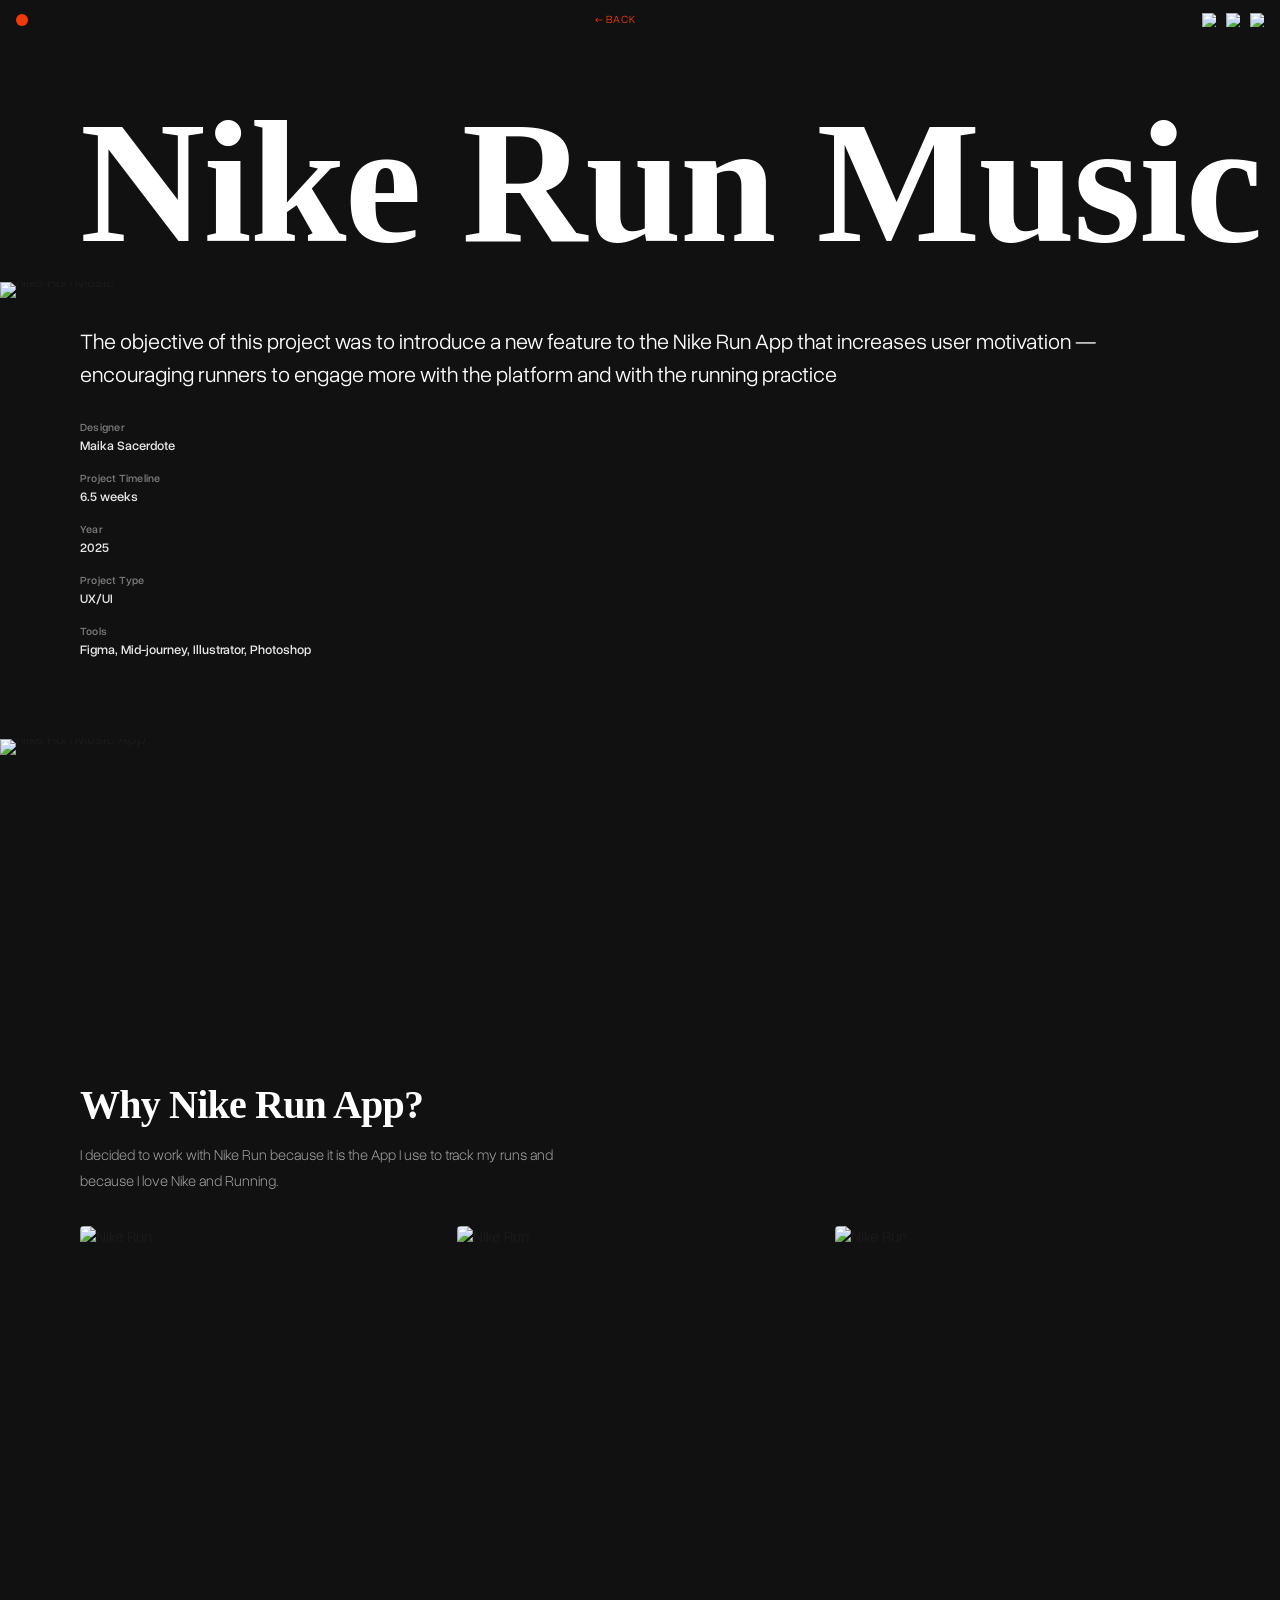
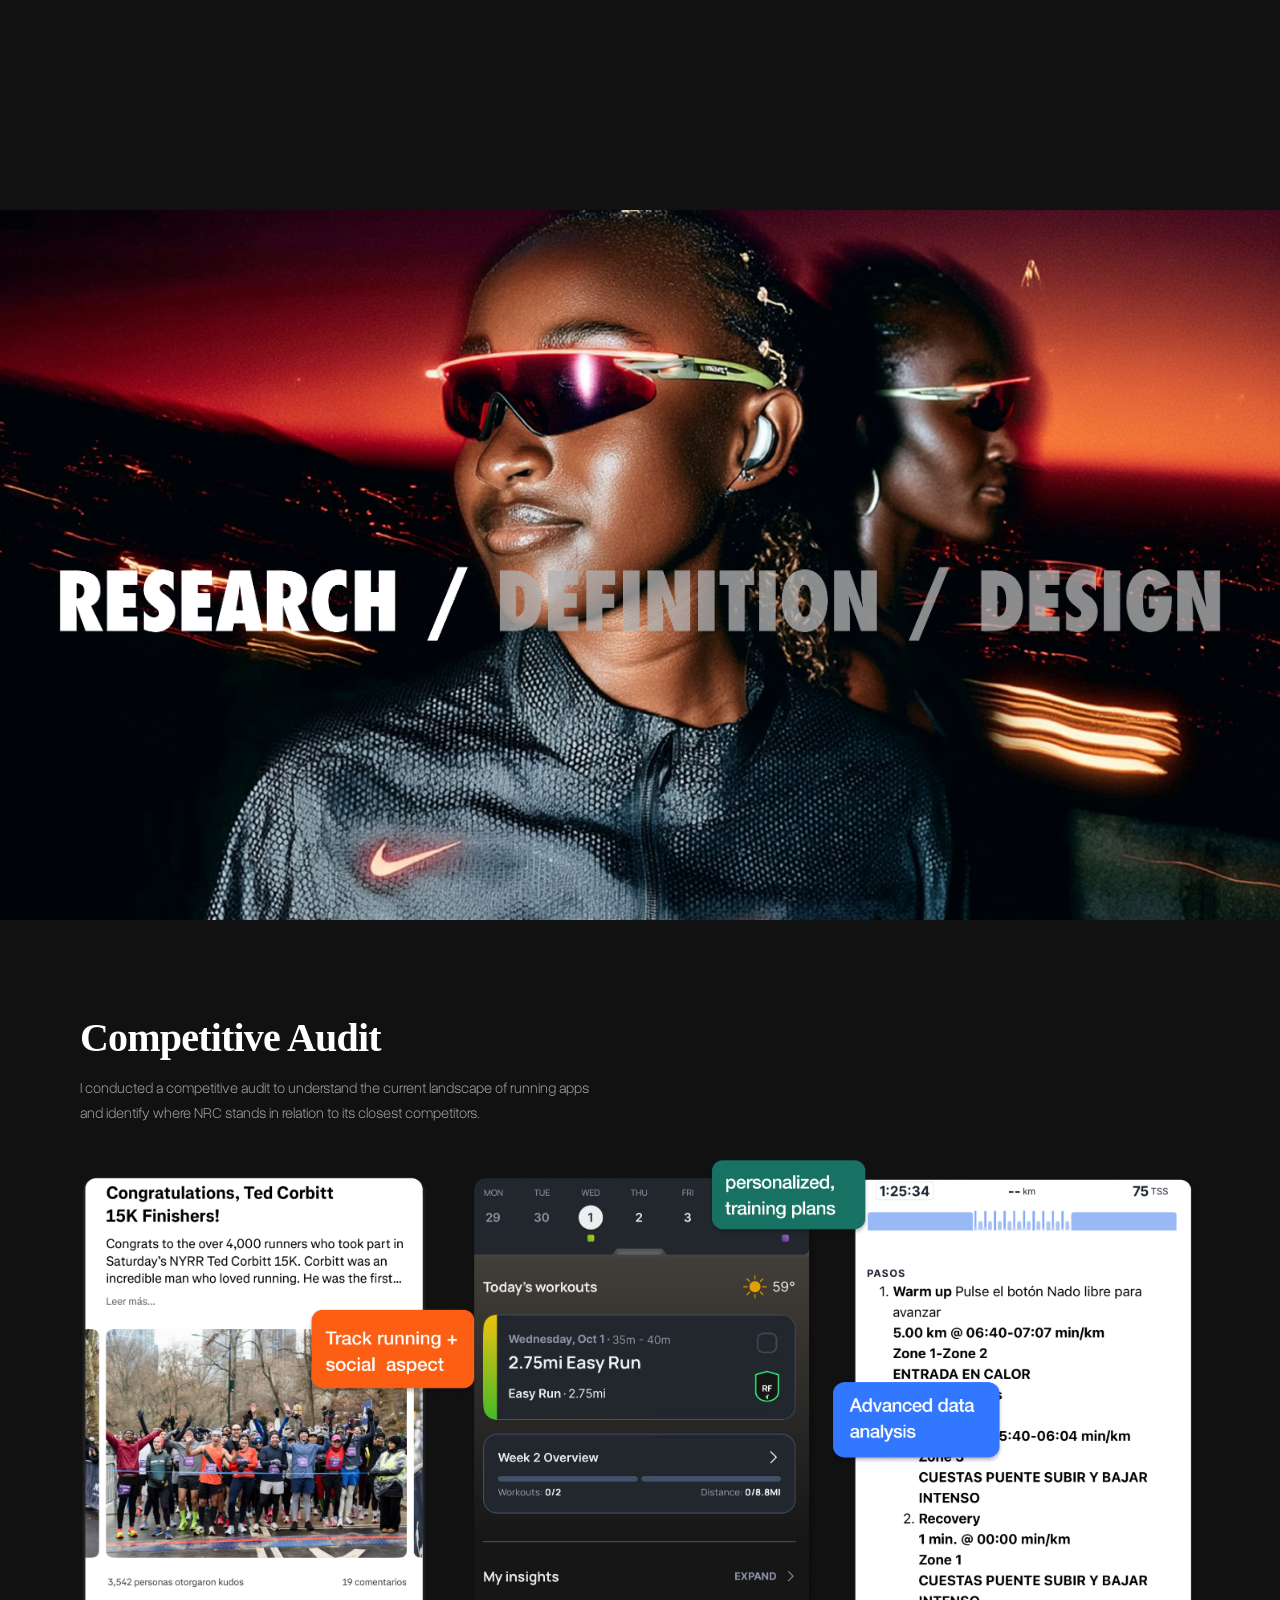
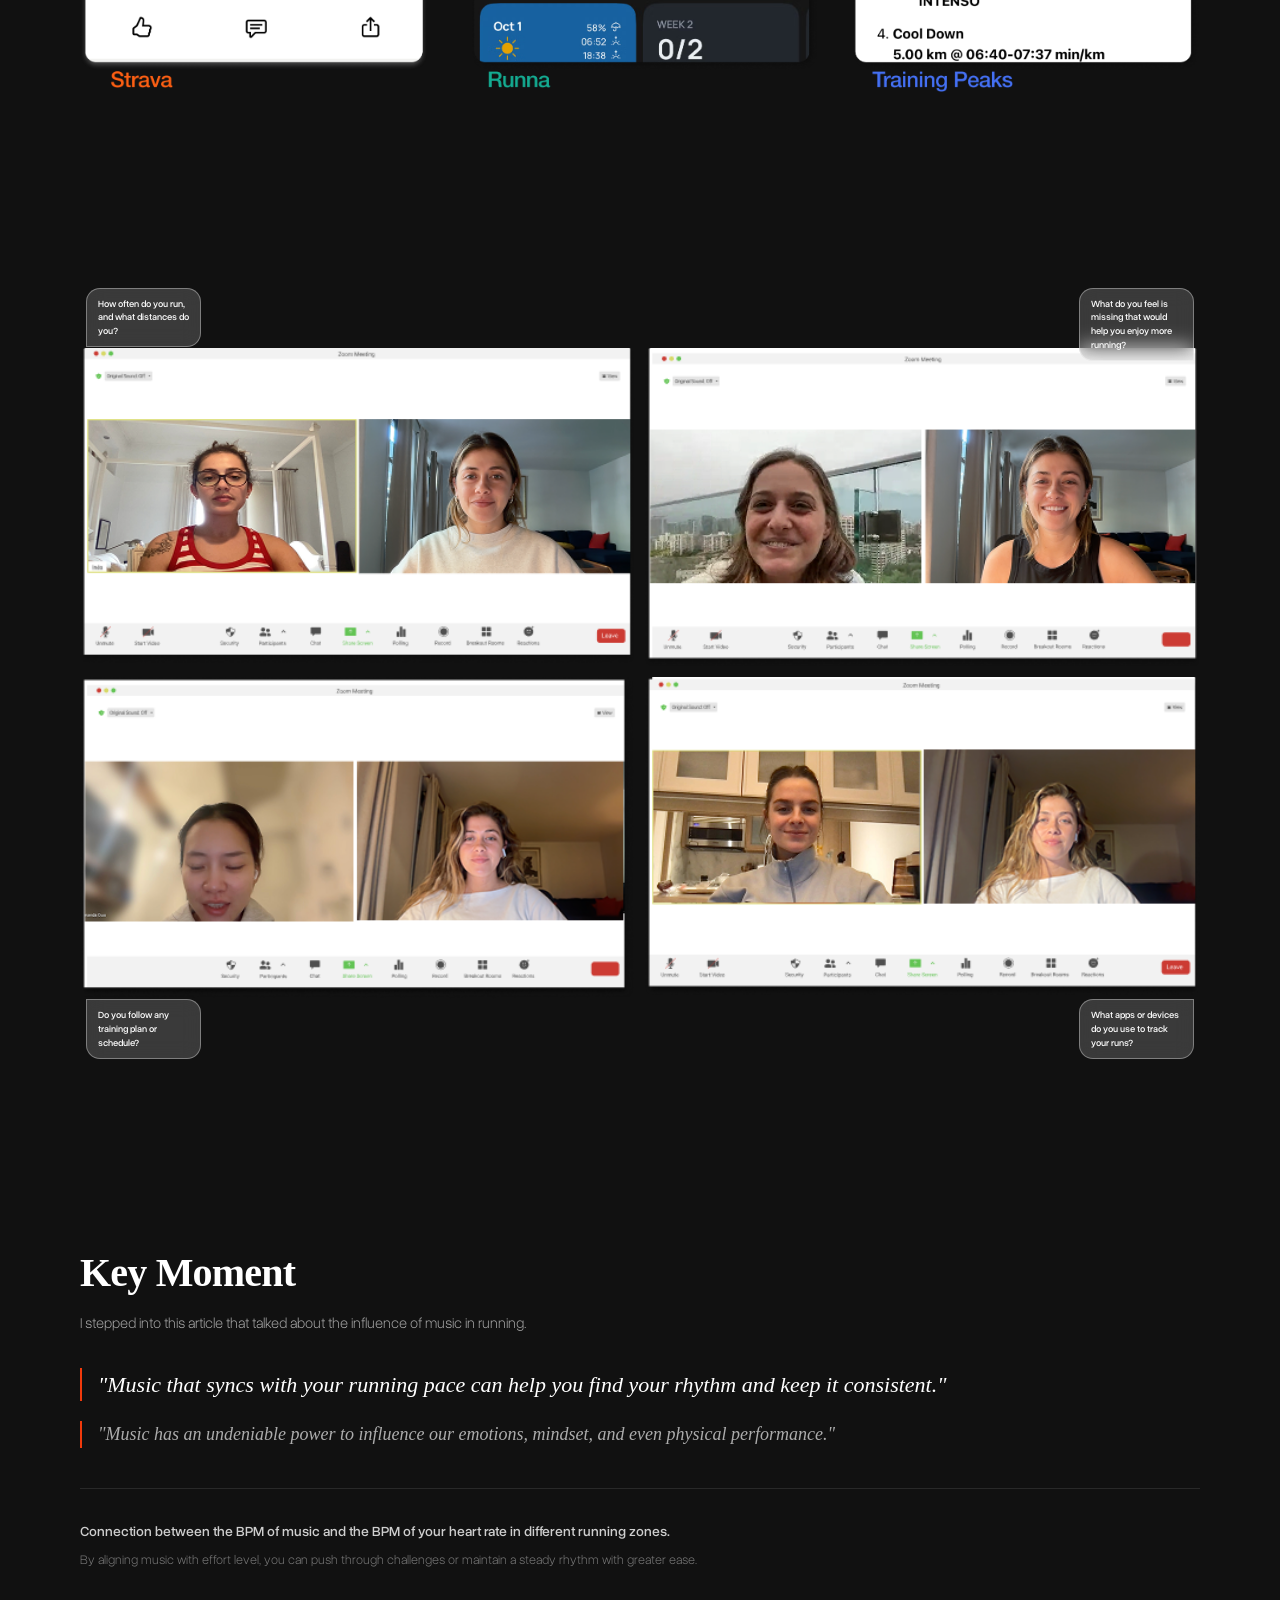
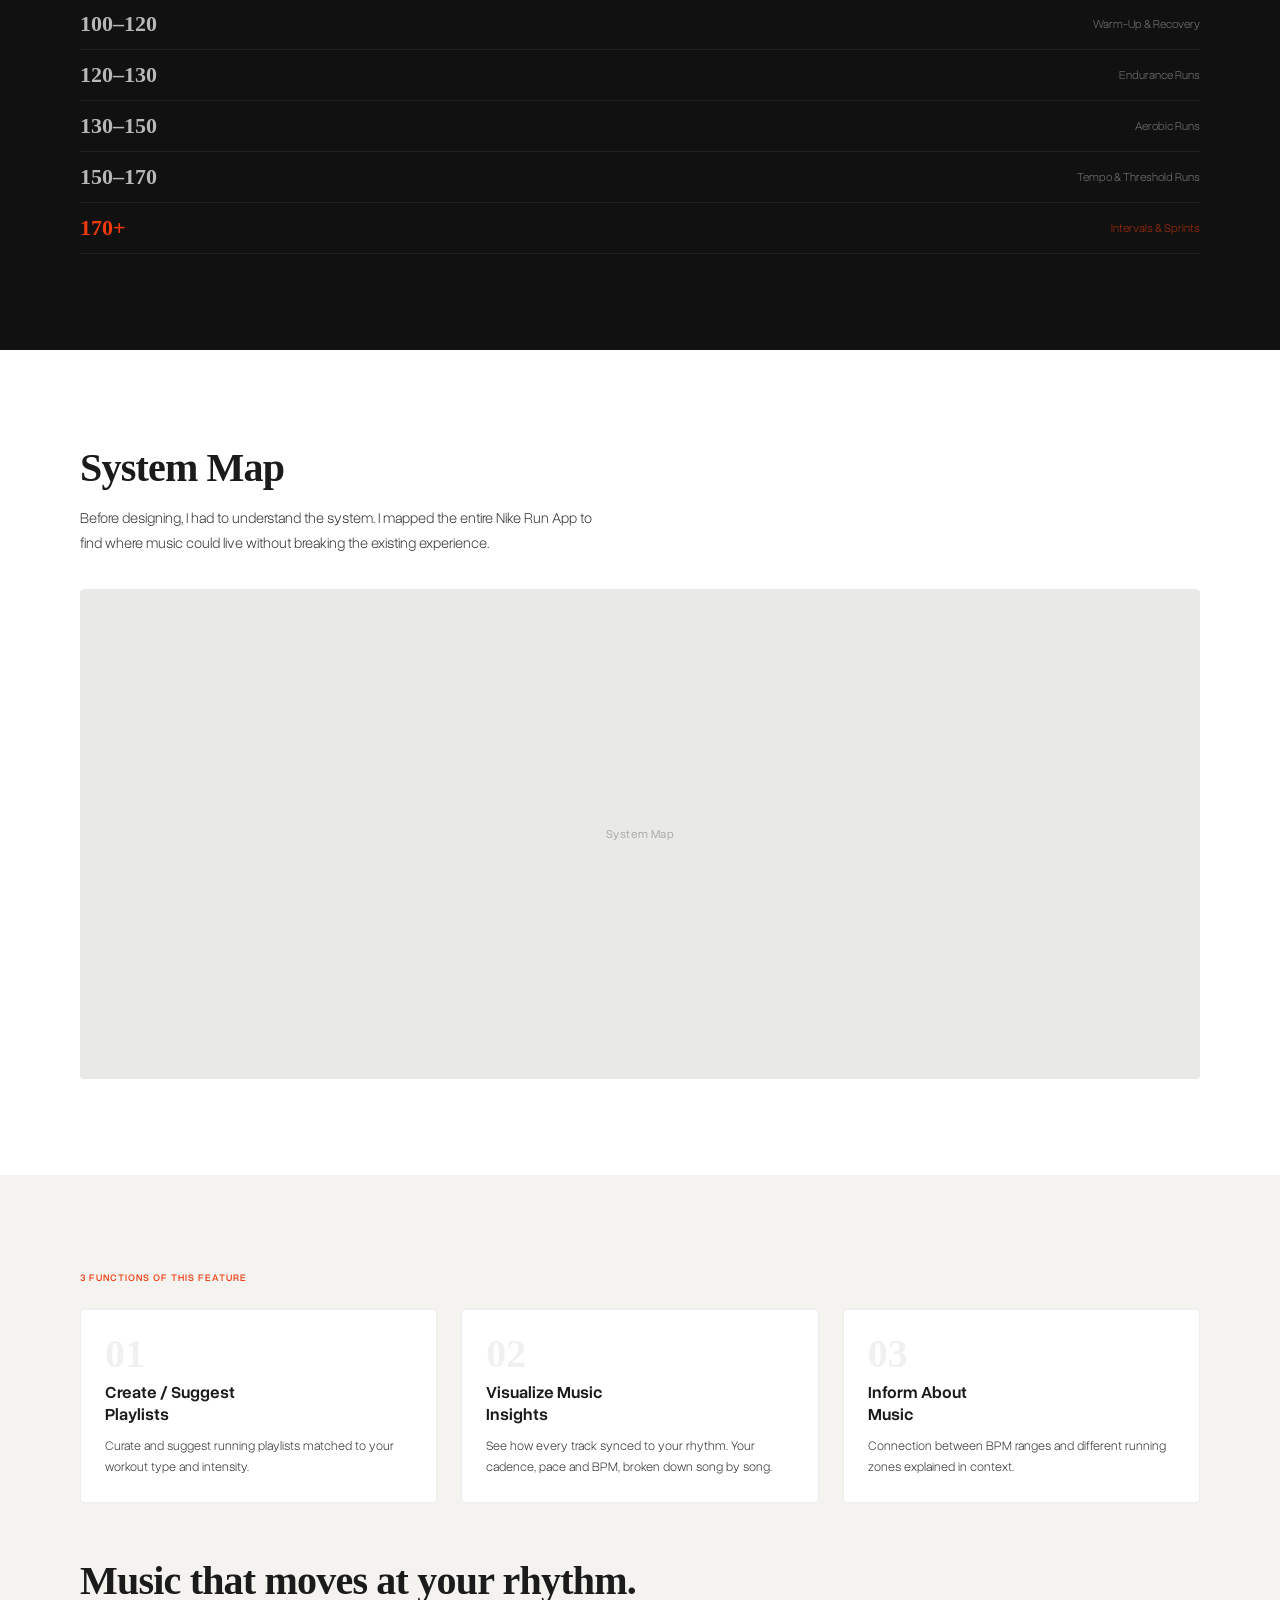
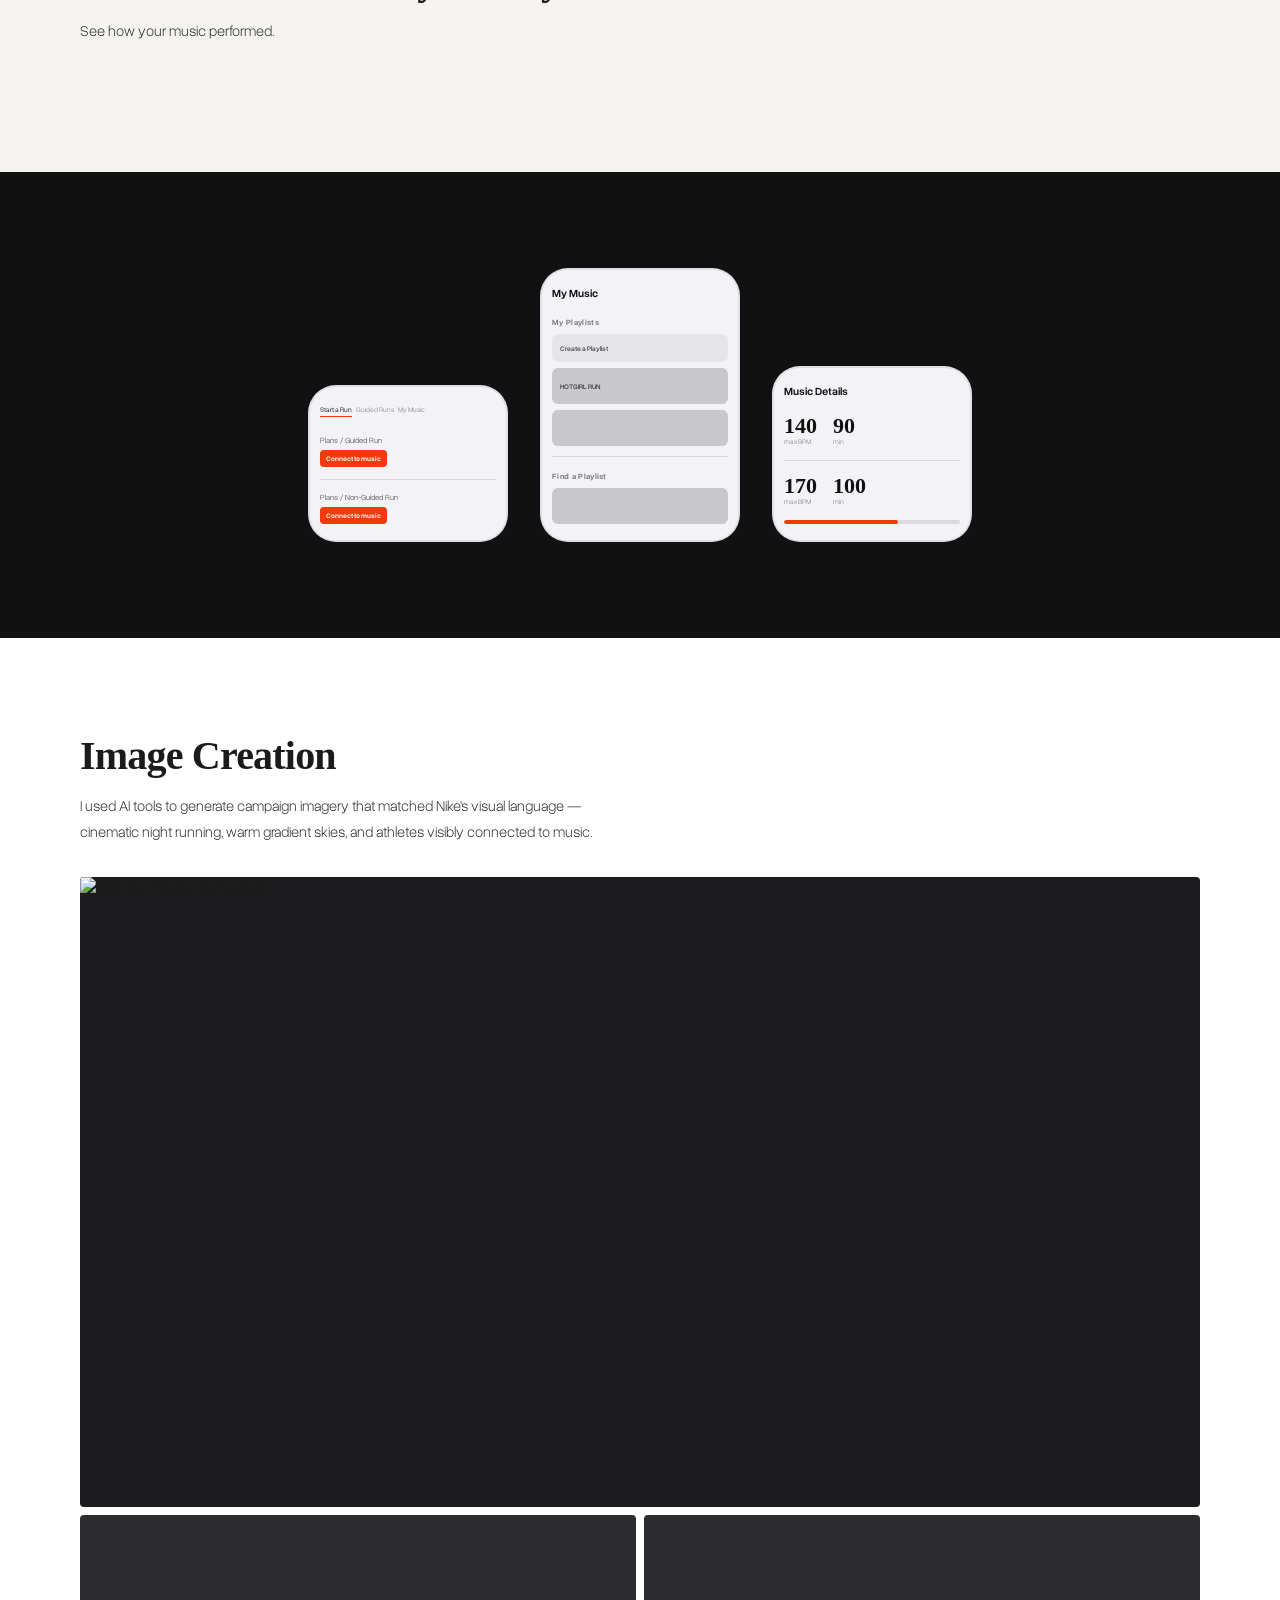
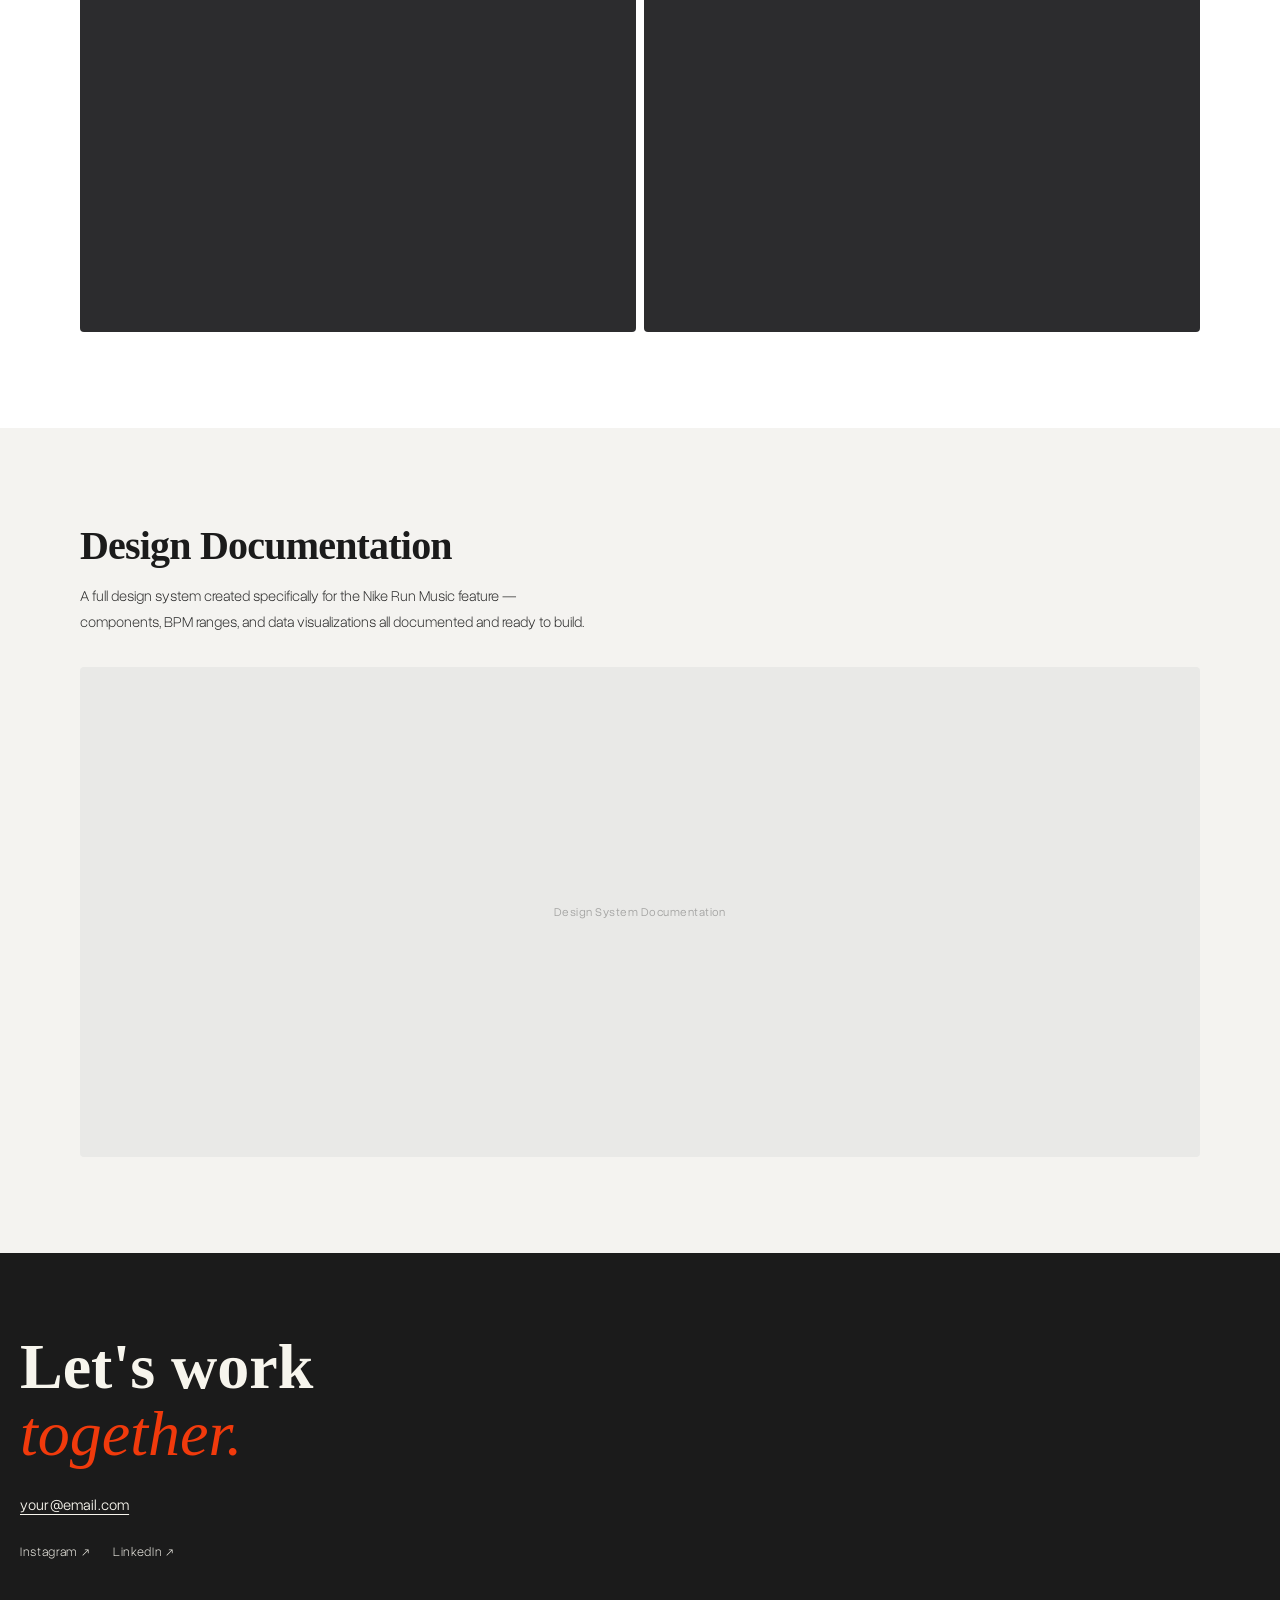
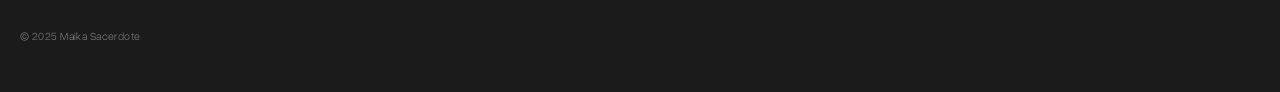
==== commit accb7df7: "changes in NIKE" ====
--- a/nike-run-music.html
+++ b/nike-run-music.html
@@ -83,130 +83,67 @@
     ></video>
   </div>
 
-  <!-- CAMPAIGN IMAGE DIVIDER -->
-  <div class="cs-campaign">
-    <img src="assets/images/Nike.jpg" alt="Nike Run Music Campaign" class="cs-campaign__img" />
-    <div class="cs-campaign__overlay">
-      <span class="cs-campaign__label">RESEARCH / DEFINITION / DESIGN</span>
-    </div>
-  </div>
-
   <!-- WHY NIKE -->
-  <section class="cs-section cs-section--white">
-    <h2 class="cs-section__heading">Why Nike Run App?</h2>
-    <p class="cs-section__body">
+  <section class="cs-section cs-section--dark">
+    <h2 class="cs-section__heading cs-section__heading--light">Why Nike Run App?</h2>
+    <p class="cs-section__body cs-section__body--light">
       I decided to work with Nike Run because it is the App I use to track my runs
       and because I love Nike and Running.
     </p>
     <div class="cs-photos-row">
-      <div class="cs-photo-placeholder cs-photo-placeholder--tall"></div>
-      <div class="cs-photo-placeholder cs-photo-placeholder--tall"></div>
-      <div class="cs-photo-placeholder cs-photo-placeholder--tall"></div>
-    </div>
-  </section>
+      <img src="assets/images/Nike3.jpg" alt="Nike Run" class="cs-photos-row__img" />
+      <img src="assets/images/Nike4.jpg" alt="Nike Run" class="cs-photos-row__img" />
+      <img src="assets/images/Nike5.jpg" alt="Nike Run" class="cs-photos-row__img" />
+    </div>
+  </section>
+
+  <!-- CAMPAIGN IMAGE -->
+  <div class="cs-campaign">
+    <img src="assets/images/NikeCaratula1.jpg" alt="Nike Run Music" class="cs-campaign__img" />
+  </div>
 
   <!-- COMPETITIVE AUDIT -->
-  <section class="cs-section cs-section--gray">
-    <h2 class="cs-section__heading">Competitive Audit</h2>
-    <p class="cs-section__body">
+  <section class="cs-section cs-section--dark">
+    <h2 class="cs-section__heading cs-section__heading--light">Competitive Audit</h2>
+    <p class="cs-section__body cs-section__body--light">
       I conducted a competitive audit to understand the current landscape of running apps
       and identify where NRC stands in relation to its closest competitors.
     </p>
-    <div class="cs-audit">
-      <div class="cs-audit__col">
-        <div class="cs-audit__app-img cs-audit__app-img--strava"></div>
-        <h3 class="cs-audit__name">Strava</h3>
-        <div class="cs-audit__tag">Track running + social aspect</div>
-        <ul class="cs-audit__list">
-          <li>Social running community</li>
-          <li>Segment challenges</li>
-          <li>Basic music integration</li>
-          <li>No BPM awareness</li>
-        </ul>
-      </div>
-      <div class="cs-audit__col">
-        <div class="cs-audit__app-img cs-audit__app-img--runna"></div>
-        <h3 class="cs-audit__name">Runna</h3>
-        <div class="cs-audit__tag">Personalized training plans</div>
-        <ul class="cs-audit__list">
-          <li>Adaptive training plans</li>
-          <li>Race preparation</li>
-          <li>No music integration</li>
-          <li>No motivation features</li>
-        </ul>
-      </div>
-      <div class="cs-audit__col">
-        <div class="cs-audit__app-img cs-audit__app-img--peaks"></div>
-        <h3 class="cs-audit__name">Training Peaks</h3>
-        <div class="cs-audit__tag">Advanced data analysis</div>
-        <ul class="cs-audit__list">
-          <li>Advanced performance data</li>
-          <li>Coach integration</li>
-          <li>No music features</li>
-          <li>Complex UI</li>
-        </ul>
-      </div>
-    </div>
-  </section>
-
-  <!-- INTERVIEWS & INSIGHTS -->
-  <section class="cs-section cs-section--white">
-    <h2 class="cs-section__heading">Interviews and Insights</h2>
-    <p class="cs-section__body">
-      Sketches to see how I can increase running motivation in users through music,
-      calendar and weather.
-    </p>
-
-    <div class="cs-interview-questions">
-      <div class="cs-interview-q">How often do you run, and what distances do you?</div>
-      <div class="cs-interview-q">What apps or devices do you use to track your runs?</div>
-      <div class="cs-interview-q">What do you feel is missing that would help you enjoy more running?</div>
-    </div>
-
-    <div class="cs-interviewees">
-      <div class="cs-interviewee">
-        <div class="cs-interviewee__avatar">C</div>
-        <span class="cs-interviewee__name">Clara</span>
-      </div>
-      <div class="cs-interviewee">
-        <div class="cs-interviewee__avatar">A</div>
-        <span class="cs-interviewee__name">Amanda</span>
-      </div>
-      <div class="cs-interviewee">
-        <div class="cs-interviewee__avatar">S</div>
-        <span class="cs-interviewee__name">Sofi</span>
-      </div>
-      <div class="cs-interviewee">
-        <div class="cs-interviewee__avatar">C</div>
-        <span class="cs-interviewee__name">Carmela</span>
-      </div>
-      <div class="cs-interviewee">
-        <div class="cs-interviewee__avatar">I</div>
-        <span class="cs-interviewee__name">Irene</span>
-      </div>
-    </div>
-
-    <div class="cs-insights">
-      <div class="cs-insight">
-        <span class="cs-insight__dot"></span>
-        <p>Motivation was something all of the interviewees mentioned as something that is stopping them from running.</p>
-      </div>
-      <div class="cs-insight">
-        <span class="cs-insight__dot"></span>
-        <p>The weather is an important factor to go out for a run. They mentioned sun but not too hot.</p>
-      </div>
-      <div class="cs-insight">
-        <span class="cs-insight__dot"></span>
-        <p>Some of them mentioned starting to run because of Nike Run App guided runs.</p>
-      </div>
-      <div class="cs-insight">
-        <span class="cs-insight__dot"></span>
-        <p>People are more motivated to run if they have an objective ahead (a race).</p>
-      </div>
-      <div class="cs-insight cs-insight--highlight">
-        <span class="cs-insight__dot cs-insight__dot--red"></span>
-        <p>Music is a motivation factor everyone mentioned. People don't know what music to listen to when running.</p>
-      </div>
+    <img src="assets/images/NikeCompetitiveAudit.png" alt="Competitive Audit" class="cs-full-img" />
+  </section>
+
+  <!-- INTERVIEWS -->
+  <section class="cs-section cs-section--dark cs-interviews">
+    <div class="cs-interview-grid">
+
+      <div class="cs-interview-cell">
+        <img src="assets/images/NikeEntrevista1.png" alt="Entrevista 1" class="cs-interview-photo" />
+        <div class="cs-bubble cs-bubble--tl" data-bubble>
+          How often do you run, and what distances do you?
+        </div>
+      </div>
+
+      <div class="cs-interview-cell">
+        <img src="assets/images/NikeEntrevista2.png" alt="Entrevista 2" class="cs-interview-photo" />
+        <div class="cs-bubble cs-bubble--tr" data-bubble>
+          What do you feel is missing that would help you enjoy more running?
+        </div>
+      </div>
+
+      <div class="cs-interview-cell">
+        <img src="assets/images/NikeEntrevista3.png" alt="Entrevista 3" class="cs-interview-photo" />
+        <div class="cs-bubble cs-bubble--bl" data-bubble>
+          Do you follow any training plan or schedule?
+        </div>
+      </div>
+
+      <div class="cs-interview-cell">
+        <img src="assets/images/NikeEntrevista4.png" alt="Entrevista 4" class="cs-interview-photo" />
+        <div class="cs-bubble cs-bubble--br" data-bubble>
+          What apps or devices do you use to track your runs?
+        </div>
+      </div>
+
     </div>
   </section>
 
--- a/nike-run-music.css
+++ b/nike-run-music.css
@@ -1,3 +1,12 @@
+/* ─── FONTS ───────────────────────────────────────────────────────────────── */
+
+@font-face {
+  font-family: 'FuturaCondensed';
+  src: url('assets/fonts/FuturaStd-CondensedExtraBd.otf') format('opentype');
+  font-weight: 800;
+  font-style: normal;
+}
+
 /* ─── CASE STUDY BASE ─────────────────────────────────────────────────────── */
 
 .case-study {
@@ -306,16 +315,13 @@
 .cs-campaign {
   position: relative;
   width: 100%;
-  height: 260px;
   overflow: hidden;
 }
 
 .cs-campaign__img {
   width: 100%;
-  height: 100%;
-  object-fit: cover;
+  height: auto;
   display: block;
-  filter: brightness(0.45);
 }
 
 .cs-campaign__overlay {
@@ -327,11 +333,33 @@
 }
 
 .cs-campaign__label {
-  font-family: var(--font-sans);
-  font-size: clamp(10px, 3vw, 13px);
-  font-weight: 500;
-  letter-spacing: 0.18em;
-  color: rgba(255,255,255,0.9);
+  font-family: 'FuturaCondensed', var(--font-sans);
+  font-size: clamp(20px, 7.5vw, 64px);
+  font-weight: 800;
+  letter-spacing: 0.04em;
+  text-transform: uppercase;
+  text-align: center;
+  line-height: 1;
+  white-space: nowrap;
+}
+
+.cs-campaign__word {
+  color: #fff;
+}
+
+.cs-campaign__sep,
+.cs-campaign__word--secondary {
+  color: #B2B2B2;
+  opacity: 0.7;
+}
+
+/* ─── FULL-WIDTH SECTION IMAGE ────────────────────────────────────────────── */
+
+.cs-full-img {
+  width: 100%;
+  height: auto;
+  display: block;
+  margin-top: 8px;
 }
 
 /* ─── GENERIC SECTION ─────────────────────────────────────────────────────── */
@@ -402,6 +430,14 @@
   aspect-ratio: 3 / 4;
 }
 
+.cs-photos-row__img {
+  width: 100%;
+  aspect-ratio: 3 / 4;
+  object-fit: cover;
+  display: block;
+  border-radius: 4px;
+}
+
 /* ─── COMPETITIVE AUDIT ───────────────────────────────────────────────────── */
 
 .cs-audit {
@@ -470,7 +506,97 @@
   color: rgba(0,0,0,0.2);
 }
 
-/* ─── INTERVIEWS ──────────────────────────────────────────────────────────── */
+/* ─── INTERVIEW GRID + BUBBLES ───────────────────────────────────────────── */
+
+.cs-interviews {
+  padding: 40px 16px 56px;
+}
+
+.cs-interview-grid {
+  display: grid;
+  grid-template-columns: 1fr 1fr;
+  gap: 10px;
+}
+
+.cs-interview-cell {
+  position: relative;
+}
+
+.cs-interview-photo {
+  width: 100%;
+  height: auto;
+  display: block;
+  border-radius: 6px;
+}
+
+/* ── Cells: extra space above/below photo for bubbles ── */
+.cs-interview-grid > :nth-child(1),
+.cs-interview-grid > :nth-child(2) {
+  padding-top: 60px;
+}
+
+.cs-interview-grid > :nth-child(3),
+.cs-interview-grid > :nth-child(4) {
+  padding-bottom: 60px;
+}
+
+/* ── Bubble base ── */
+.cs-bubble {
+  position: absolute;
+  background: rgba(222, 222, 222, 0.2);
+  backdrop-filter: blur(10px);
+  -webkit-backdrop-filter: blur(10px);
+  border: 1px solid rgba(255, 255, 255, 0.35);
+  color: #fff;
+  font-family: var(--font-sans);
+  font-size: 9.5px;
+  font-weight: 500;
+  line-height: 1.45;
+  padding: 8px 11px;
+  width: 115px;
+  z-index: 3;
+  /* scroll reveal — start hidden */
+  opacity: 0;
+  transform: translateY(10px);
+  transition: opacity 0.9s ease, transform 0.9s ease;
+}
+
+.cs-bubble.is-visible {
+  opacity: 1;
+  transform: translateY(0);
+}
+
+/* ── Positions + asymmetric radius (one sharp corner = tail) ── */
+
+/* Top-left: sits in padding-top space, tail at bottom-left points toward photo */
+.cs-bubble--tl {
+  top: 0;
+  left: 6px;
+  border-radius: 14px 14px 14px 0;
+}
+
+/* Top-right: sits in padding-top space, tail at bottom-right points toward photo */
+.cs-bubble--tr {
+  top: 0;
+  right: 6px;
+  border-radius: 14px 14px 0 14px;
+}
+
+/* Bottom-left: sits in padding-bottom space, tail at top-left points toward photo */
+.cs-bubble--bl {
+  bottom: 0;
+  left: 6px;
+  border-radius: 0 14px 14px 14px;
+}
+
+/* Bottom-right: sits in padding-bottom space, tail at top-right points toward photo */
+.cs-bubble--br {
+  bottom: 0;
+  right: 6px;
+  border-radius: 14px 0 14px 14px;
+}
+
+/* ─── INTERVIEWS (old styles — keep for other uses) ───────────────────────── */
 
 .cs-interview-questions {
   display: flex;
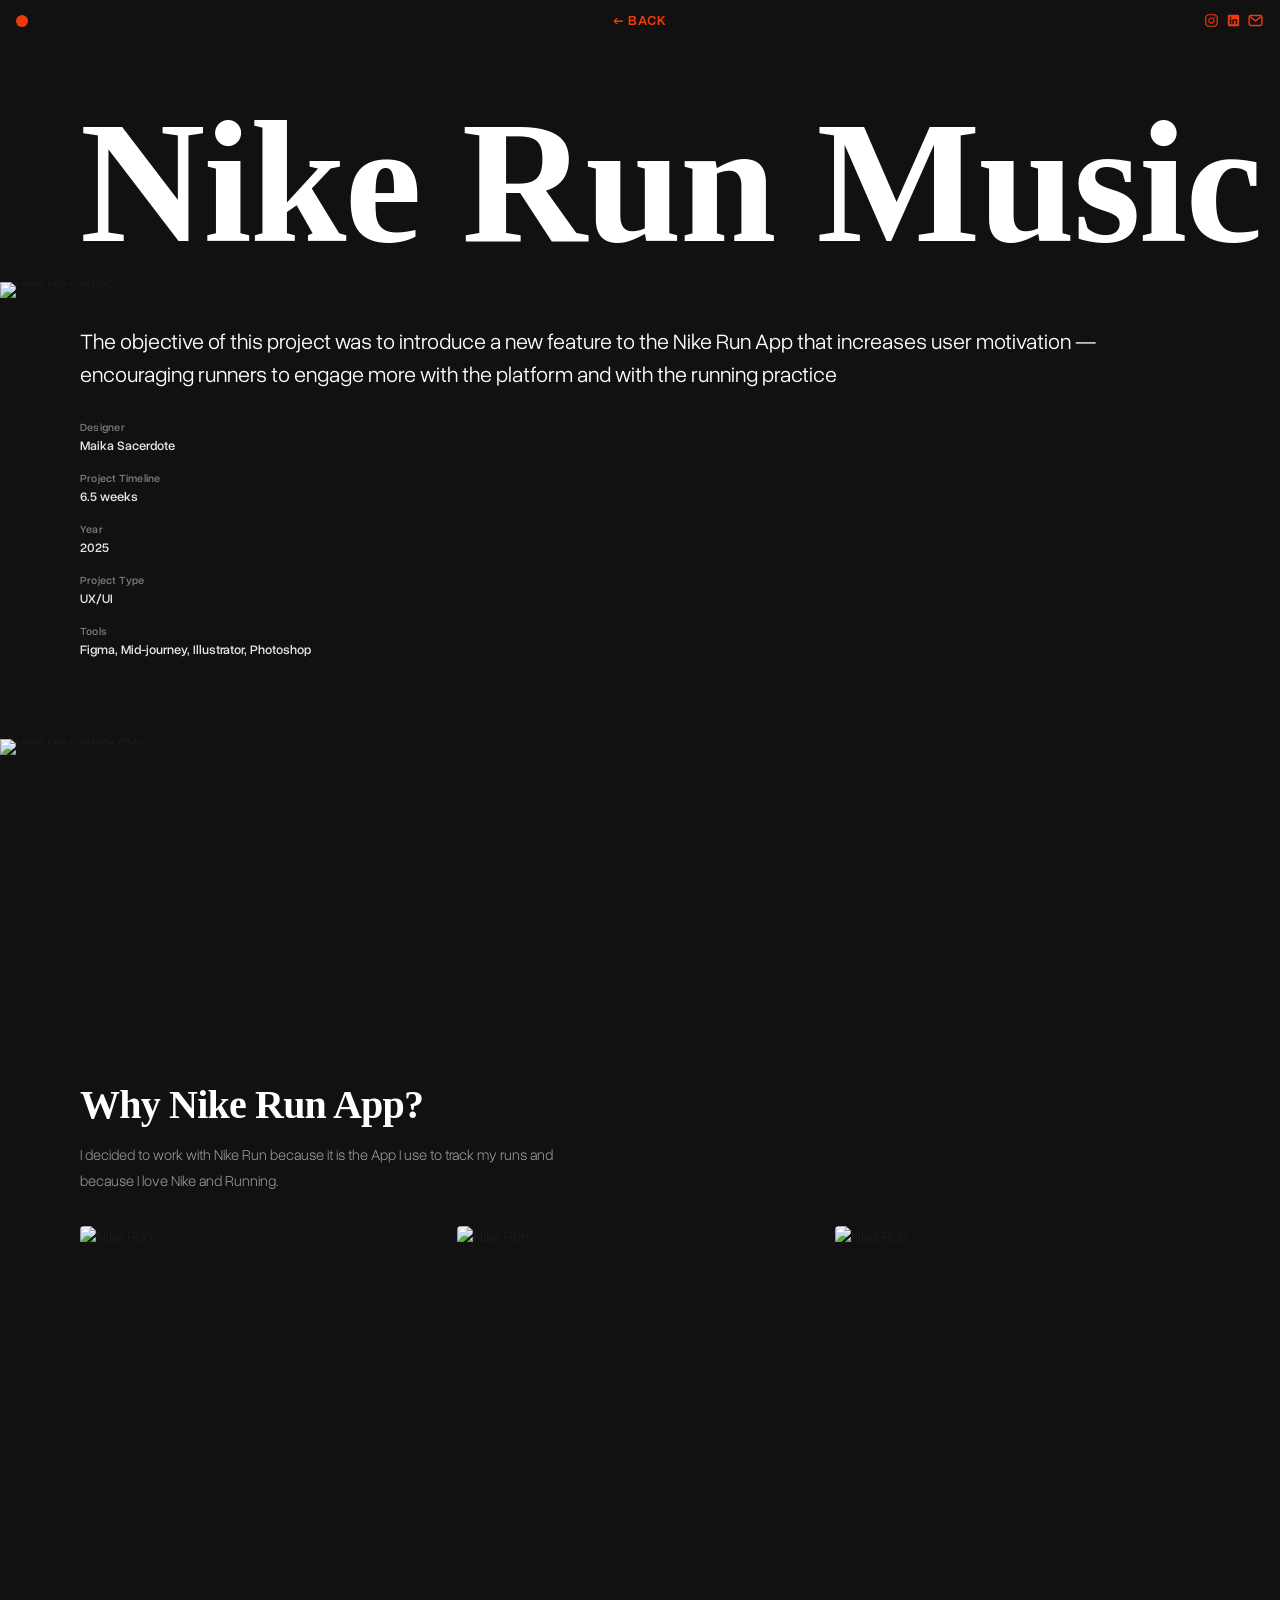
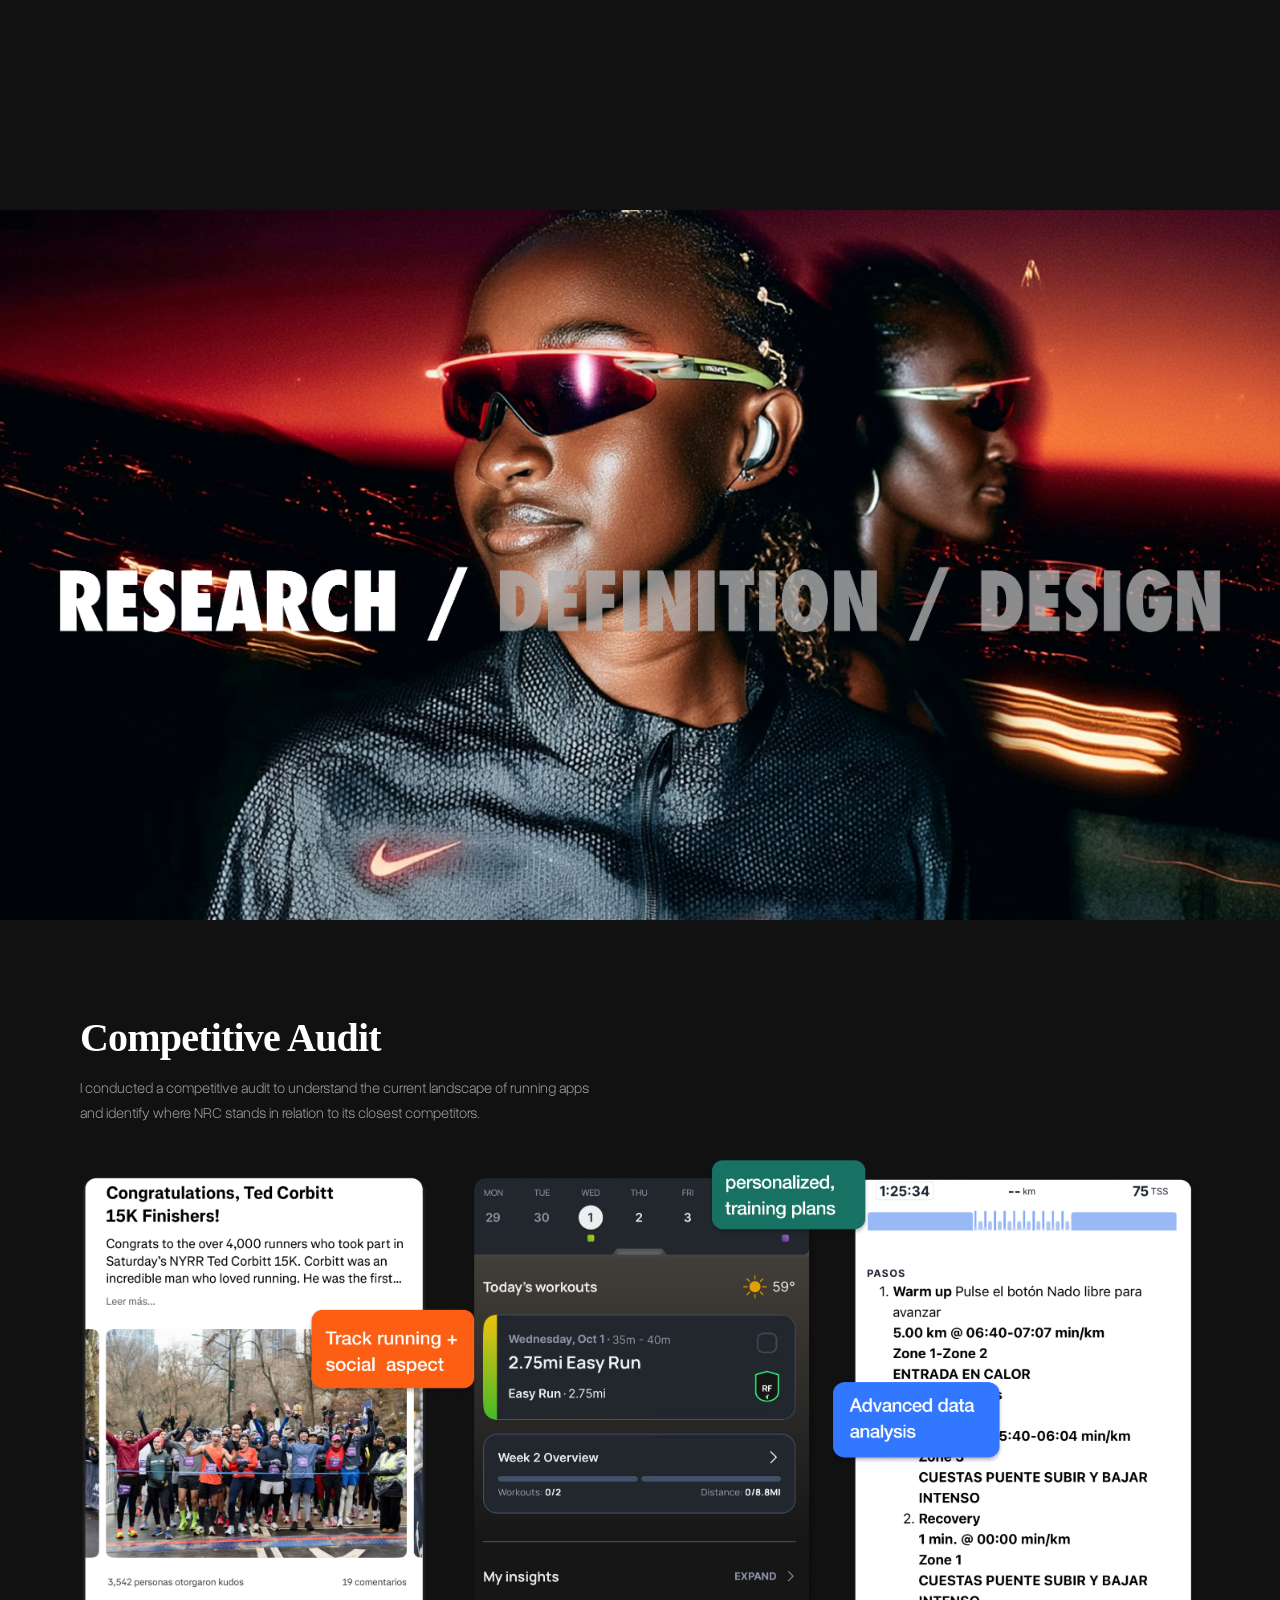
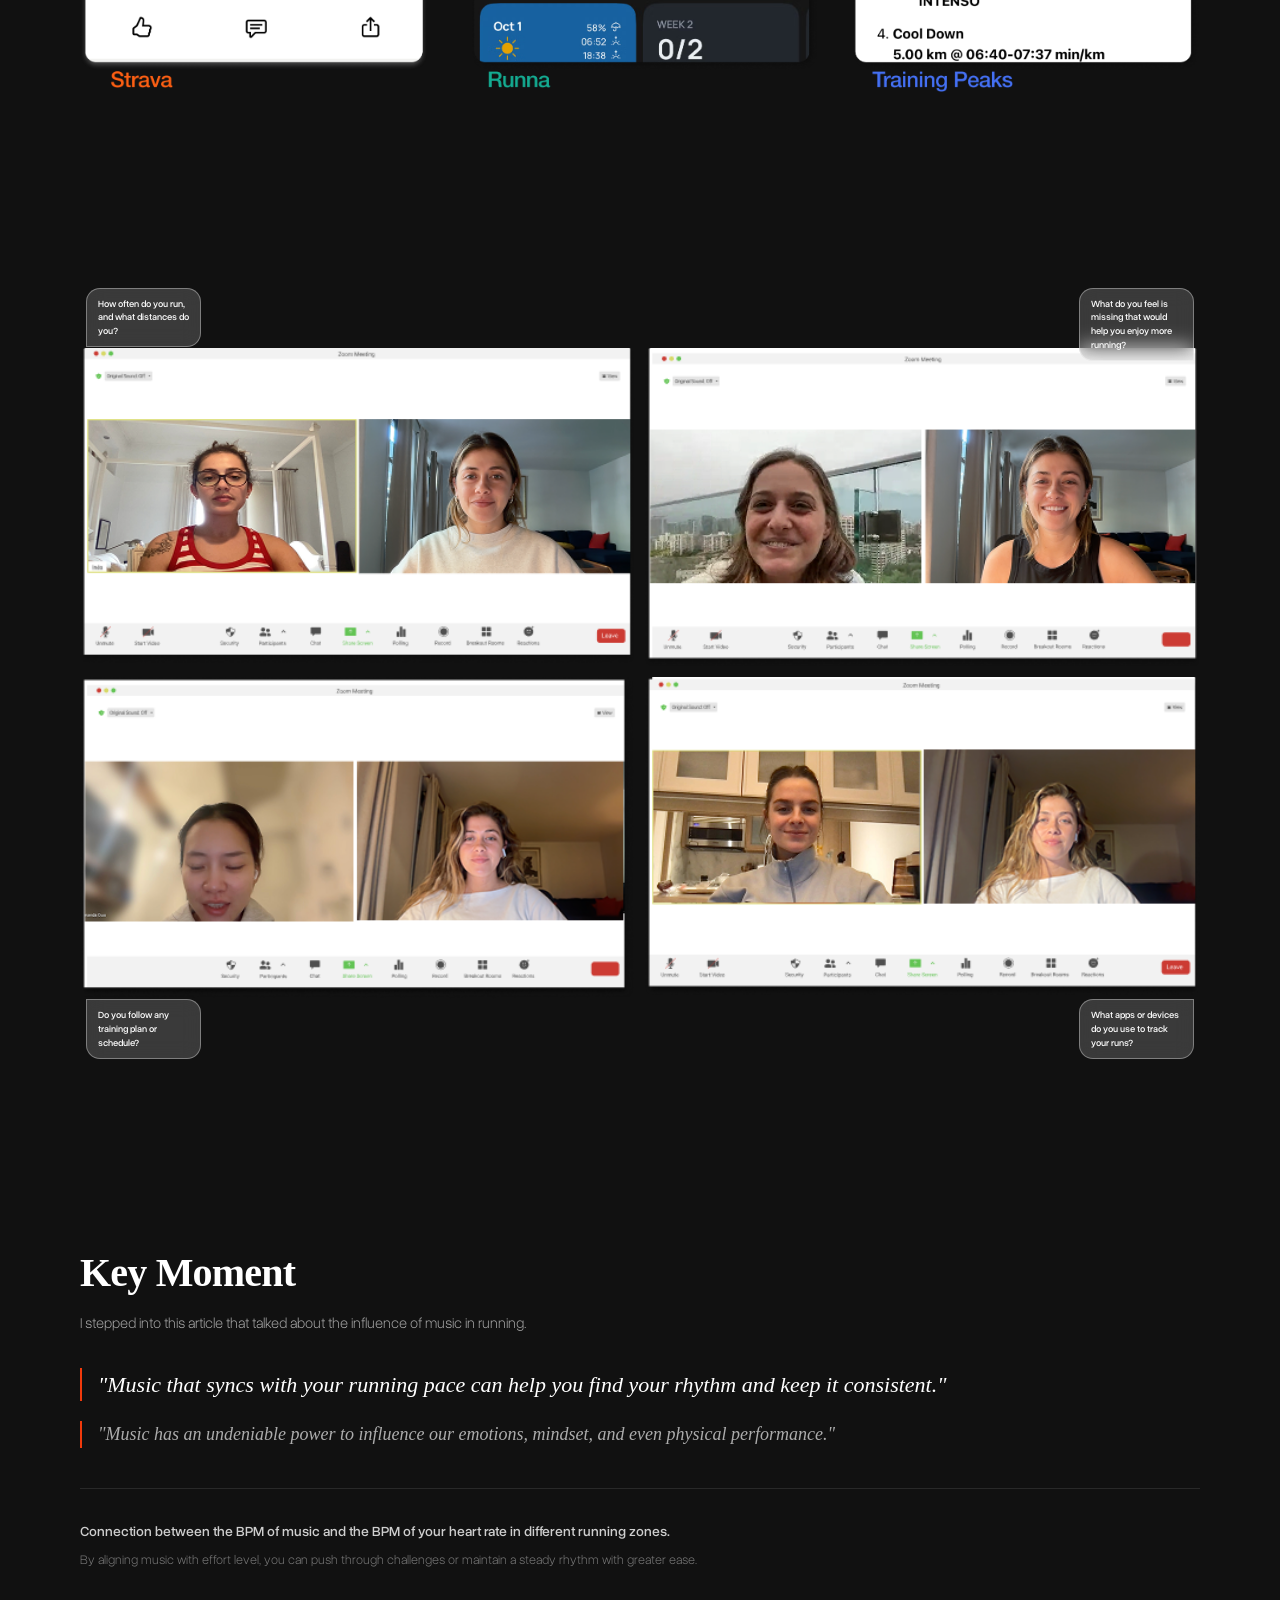
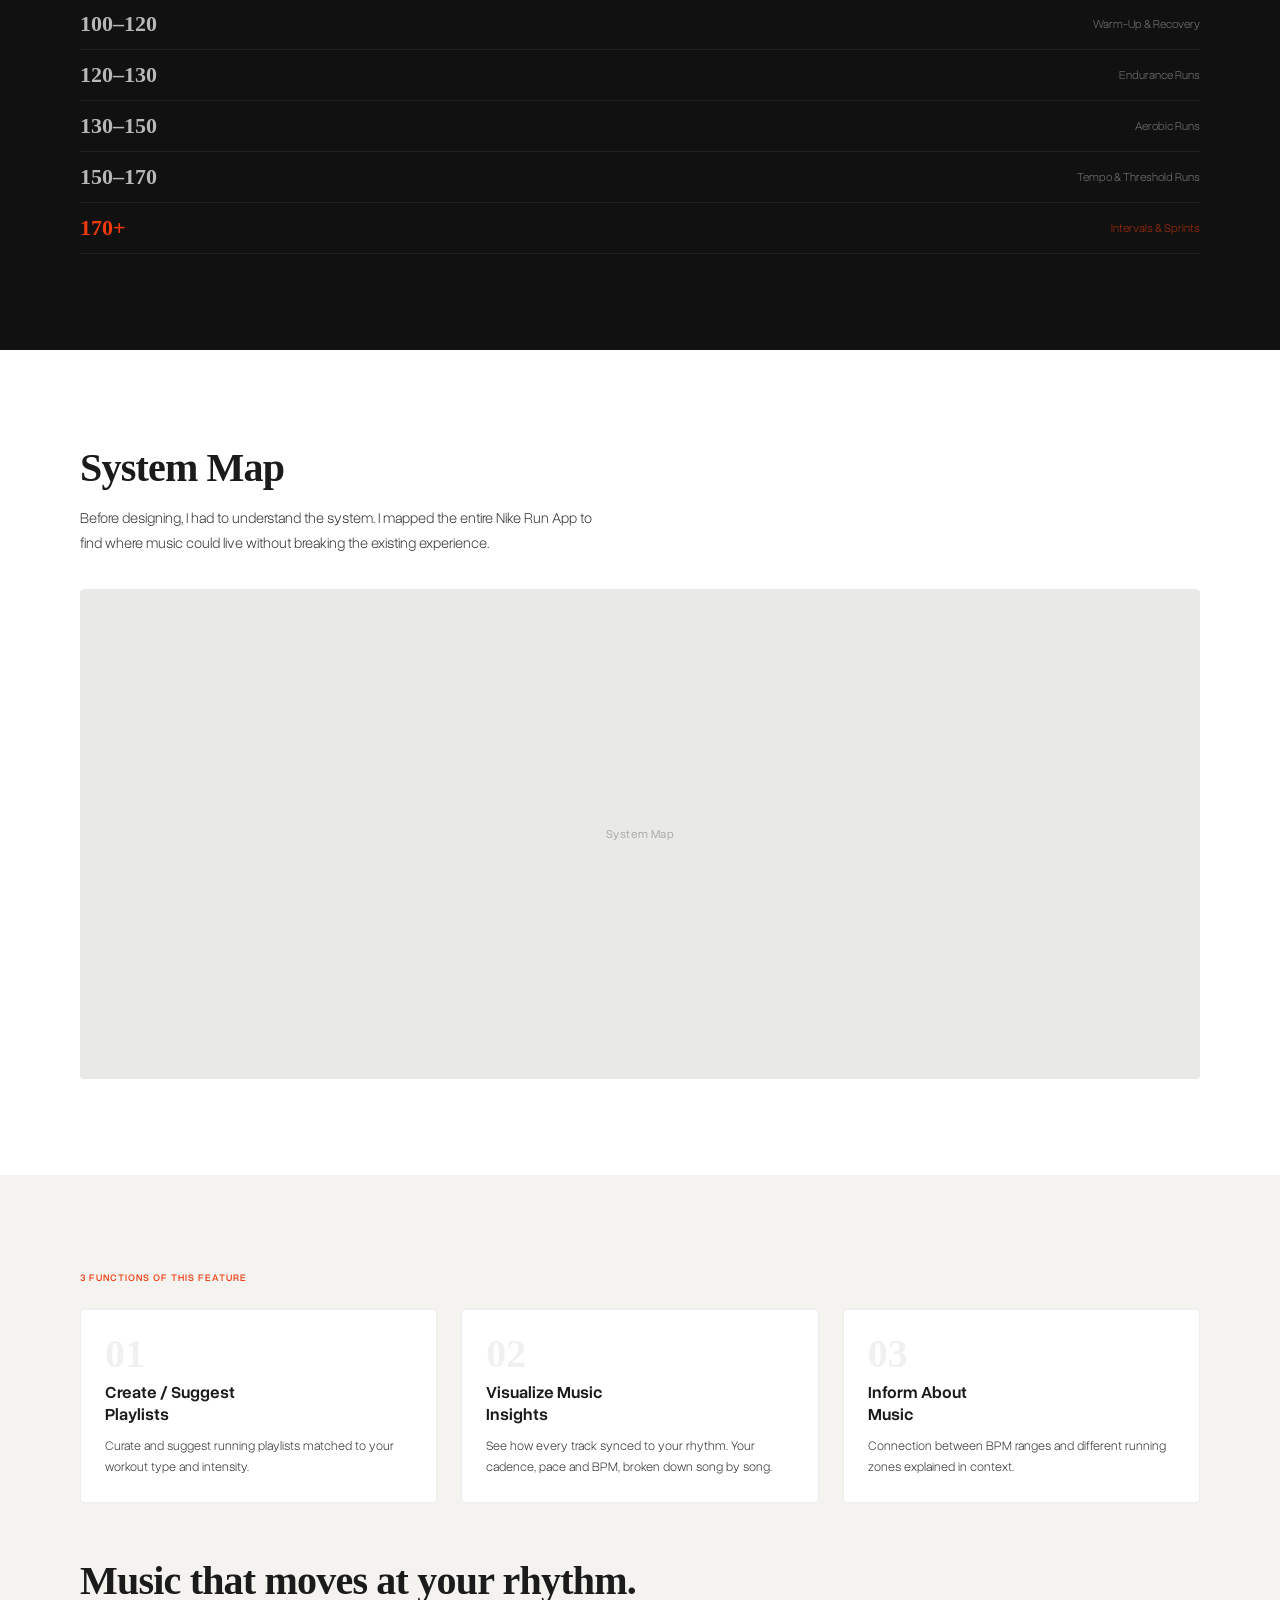
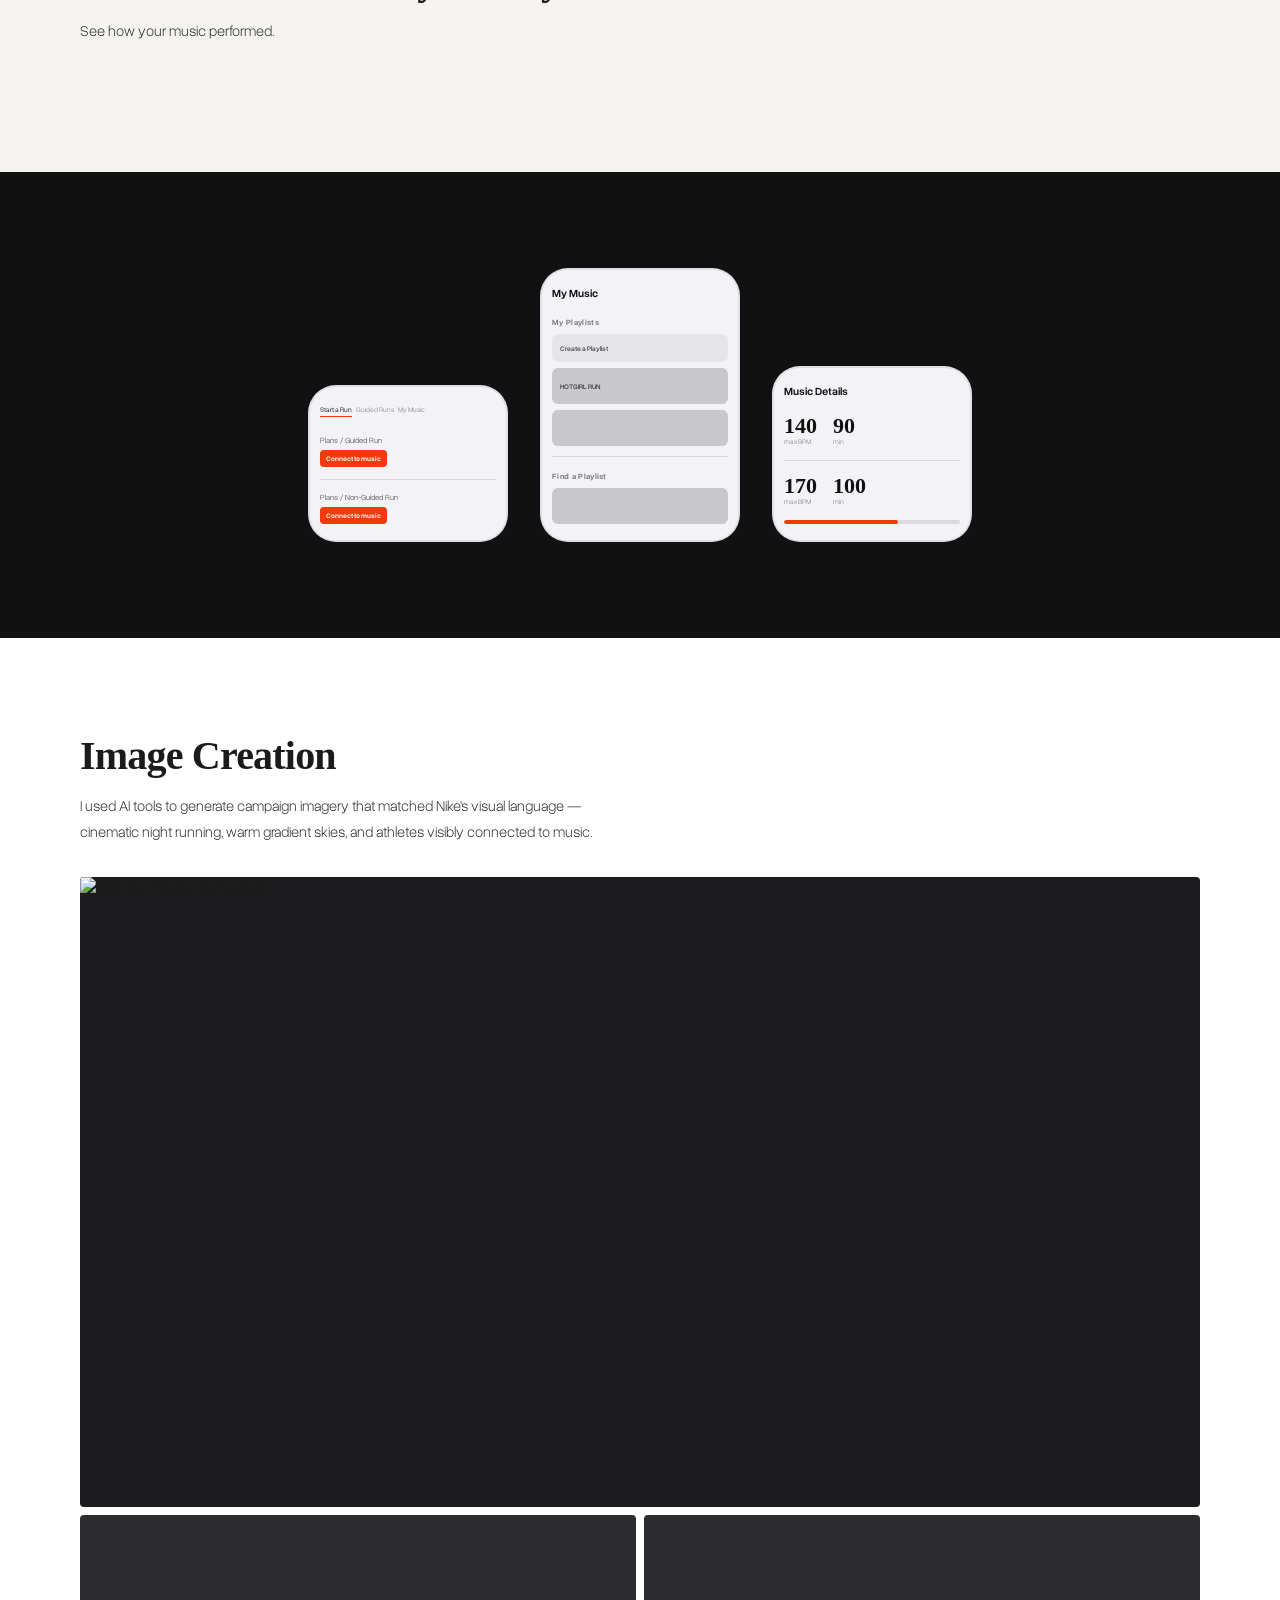
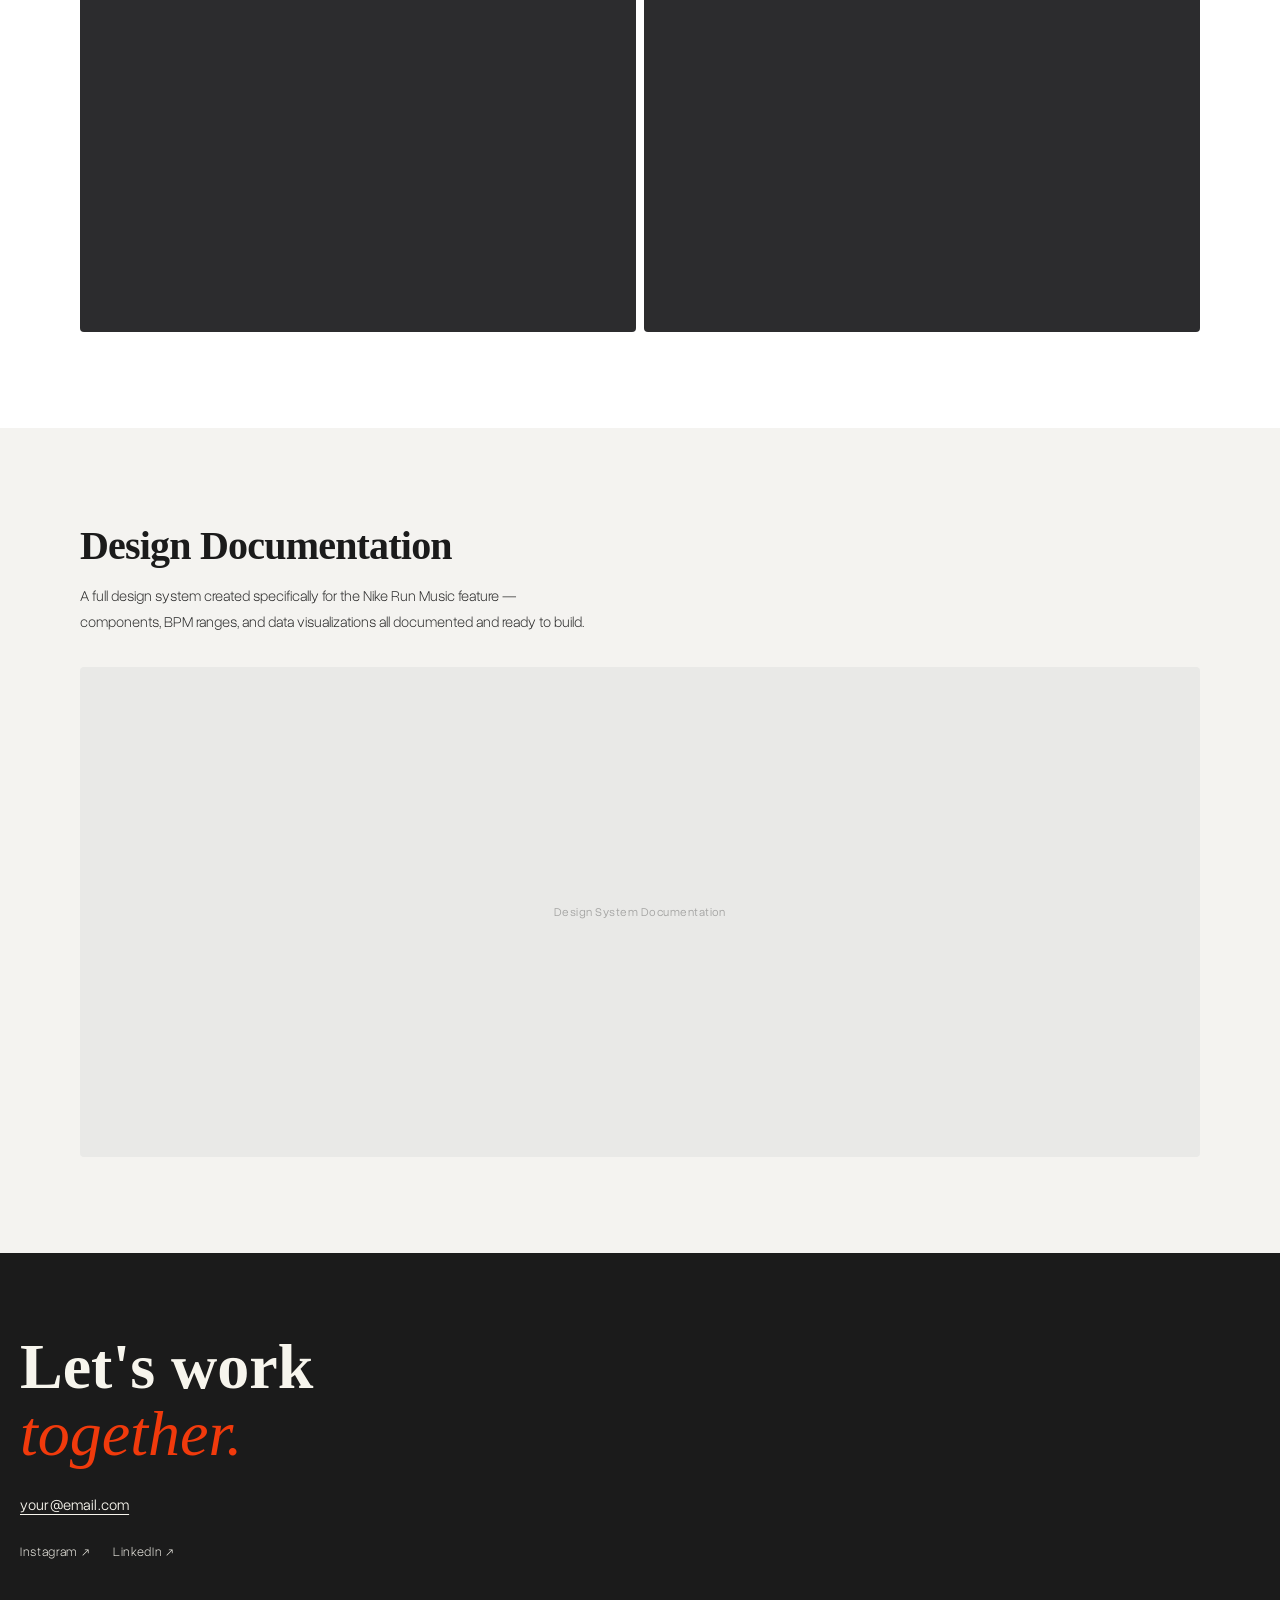
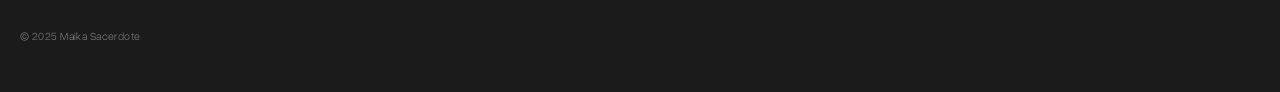
==== commit e8bc2118: "changes" ====
--- a/nike-run-music.html
+++ b/nike-run-music.html
@@ -12,7 +12,7 @@
 
   <!-- NAV -->
   <nav class="nav" id="nav">
-    <a href="index.html" class="nav__logo" aria-label="Back to home">
+    <a href="index.html#work" class="nav__logo" aria-label="Back to home">
       <span class="nav__dot"></span>
     </a>
     <div class="nav__center">
--- a/style.css
+++ b/style.css
@@ -88,11 +88,25 @@
   align-items: center;
   justify-content: space-between;
   padding: 12px 16px;
+  transition: transform 0.3s ease, background 0.3s ease;
+}
+
+.nav--hidden {
+  transform: translateY(-100%);
+}
+
+.nav--scrolled {
+  background: #fff;
+  box-shadow: 0 1px 0 rgba(0, 0, 0, 0.06);
+  transition: background 0.3s ease;
 }
 
 .nav__center {
-  display: flex;
-  gap: 20px;
+  position: absolute;
+  left: 50%;
+  transform: translateX(-50%);
+  display: flex;
+  gap: 40px;
 }
 
 .nav__logo {
@@ -112,8 +126,8 @@
 
 .nav__link {
   font-family: var(--font-sans);
-  font-weight: 400;
-  font-size: 11px;
+  font-weight: 600;
+  font-size: 14px;
   color: var(--red);
   letter-spacing: 0.06em;
   white-space: nowrap;
@@ -122,14 +136,15 @@
 .nav__socials {
   display: flex;
   align-items: center;
-  gap: 10px;
+  gap: 5px;
 }
 
 .nav__icon {
-  width: 14px;
-  height: 14px;
+  width: 17px;
+  height: 17px;
   object-fit: contain;
   display: block;
+  vertical-align: middle;
 }
 
 /* ─── HERO ───────────────────────────────────────────────────────────────── */
@@ -158,15 +173,17 @@
   z-index: 1;
   padding: 0 18px;
   margin-bottom: 8px;
+  text-align: center;
 }
 
 .hero__subtitle {
   font-family: var(--font-sans);
   font-weight: 400;
-  font-size: 20px;
+  font-size: 24px;
   color: var(--red);
   line-height: 1;
   margin-bottom: 0;
+  text-align: left;
 }
 
 .hero__name {
@@ -175,7 +192,8 @@
   font-size: clamp(90px, 30vw, 130px);
   color: var(--red);
   line-height: 0.95;
-  letter-spacing: -0.01em;
+  letter-spacing: 0.04em;
+  text-align: center;
 }
 
 .hero__footnote {
@@ -186,17 +204,18 @@
   font-family: var(--font-serif);
   font-weight: 100;
   font-style: italic;
-  font-size: 13px;
+  font-size: 15px;
   color: var(--cream);
 }
 
 /* ─── WORK ───────────────────────────────────────────────────────────────── */
 .work {
-  background: linear-gradient(to bottom, var(--bg), var(--bg-work));
+  background: #fff;
   padding: 64px 0 80px;
   display: flex;
   flex-direction: column;
-  gap: 72px;
+  gap: 100px;
+  overflow-x: clip;
 }
 
 .work__heading {
@@ -210,21 +229,22 @@
 
 /* ─── PROJECT CARD ───────────────────────────────────────────────────────── */
 .project {
-  display: grid;
-  grid-template-columns: 1fr 1fr;
+  display: flex;
+  flex-direction: row;
   align-items: center;
-  width: 100%;
+  gap: 20px;
+  width: 85%;
 }
 
 .project__image {
+  flex: 0 0 52%;
   display: block;
   overflow: hidden;
 }
 
 .project__image img {
   width: 100%;
-  height: 130px;
-  object-fit: cover;
+  height: auto;
   display: block;
   transition: transform 0.4s ease;
 }
@@ -233,95 +253,83 @@
   transform: scale(1.04);
 }
 
-/* image on left */
-.project--img-left .project__image {
-  grid-column: 1;
-  grid-row: 1;
-}
-.project--img-left .project__info {
-  grid-column: 2;
-  grid-row: 1;
-  padding-left: 16px;
-}
-
-/* image on right */
-.project--img-right .project__image {
-  grid-column: 2;
-  grid-row: 1;
-}
-.project--img-right .project__info {
-  grid-column: 1;
-  grid-row: 1;
-}
+.project__info {
+  flex: 1;
+  min-width: 0;
+  display: flex;
+  flex-direction: column;
+  gap: 0;
+}
+
 .project--img-right .project__info--left {
-  padding-left: 20px;
-  padding-right: 12px;
   text-align: right;
 }
 
-.project__info {
-  display: flex;
-  flex-direction: column;
-  gap: 0;
+/* ── Editorial positioning — each card at a different x ── */
+.project:nth-of-type(1) { margin-left: 2%; }
+.project:nth-of-type(2) { margin-left: 20%; }
+.project:nth-of-type(3) { margin-left: 5%; }
+.project:nth-of-type(4) { margin-left: 10%; }
+.project:nth-of-type(5) { margin-left: 11%; }
+
+/* ── Bigger images for Nike Run and The Archive ── */
+.project:nth-of-type(1) .project__image,
+.project:nth-of-type(4) .project__image {
+  flex: 0 0 60%;
 }
 
 .project__year {
   font-family: var(--font-sans);
   font-weight: 350;
-  font-size: 12px;
+  font-size: 14px;
   color: var(--dark);
 }
 
 .project__title {
   font-family: var(--font-sans);
-  font-weight: 400;
-  font-size: 15px;
+  font-weight: 500;
+  font-size: 18px;
   color: var(--dark);
   line-height: 1.3;
+  white-space: nowrap;
 }
 
 .project__category {
   font-family: var(--font-sans);
   font-weight: 300;
-  font-size: 9px;
+  font-size: 11px;
   color: var(--dark);
 }
 
 
 /* ─── ABOUT ──────────────────────────────────────────────────────────────── */
 .about {
-  background-color: var(--bg);
-  padding: 80px 20px 80px;
+  background-color: var(--red);
+  padding: 56px 24px 56px;
   display: flex;
   flex-direction: column;
   gap: 28px;
 }
 
 .about__title {
-  font-family: var(--font-sans);
-  font-weight: 400;
-  font-size: 30px;
-  color: var(--dark);
+  font-family: var(--font-serif);
+  font-weight: 700;
+  font-size: clamp(38px, 10vw, 56px);
+  color: #fff;
+  text-align: center;
   line-height: 1.1;
-  letter-spacing: -0.02em;
-}
-
-.about__name {
-  font-family: var(--font-serif);
-  font-weight: 700;
-  color: var(--red);
+  letter-spacing: -0.01em;
 }
 
 .about__photo {
-  width: 100%;
+  width: 58%;
+  align-self: center;
   overflow: hidden;
 }
 
 .about__photo img {
   width: 100%;
-  aspect-ratio: 1 / 1;
-  object-fit: cover;
-  object-position: center bottom;
+  height: auto;
   display: block;
 }
 
@@ -329,65 +337,28 @@
   display: flex;
   flex-direction: column;
   gap: 14px;
+  font-family: var(--font-sans);
   font-size: 15px;
+  font-weight: 300;
   line-height: 1.6;
-  color: var(--mid);
-  text-align: justify;
-}
-
-.highlight {
-  font-weight: 700;
-  color: var(--red);
+  color: #fff;
+}
+
+.about__bold {
+  font-family: var(--font-serif);
+  font-weight: 700;
+  font-style: normal;
+  color: #fff;
 }
 
 .about__cv {
-  display: inline-flex;
-  align-items: center;
-  gap: 4px;
-  align-self: flex-end;
+  align-self: flex-start;
   font-family: var(--font-sans);
   font-size: 14px;
-  color: var(--dark);
+  font-weight: 400;
+  color: #fff;
   text-decoration: underline;
-  text-underline-offset: 3px;
-}
-
-.about__cv-arrow {
-  text-decoration: none;
-  font-size: 16px;
-}
-
-.about__services {
-  display: flex;
-  flex-direction: column;
-  align-items: flex-start;
-  gap: 12px;
-  padding-top: 20px;
-}
-
-.services__title {
-  font-family: var(--font-sans);
-  font-weight: 500;
-  font-size: 16px;
-  letter-spacing: 0.04em;
-  color: var(--dark);
-}
-
-.services__list {
-  list-style: none;
-  display: flex;
-  flex-direction: column;
-  align-items: flex-start;
-  gap: 4px;
-}
-
-.services__list li {
-  font-family: var(--font-sans);
-  font-weight: 350;
-  font-size: 13px;
-  letter-spacing: 0.02em;
-  color: var(--dark);
-  line-height: 1.2;
+  text-underline-offset: 4px;
 }
 
 /* ─── CONTACT ────────────────────────────────────────────────────────────── */
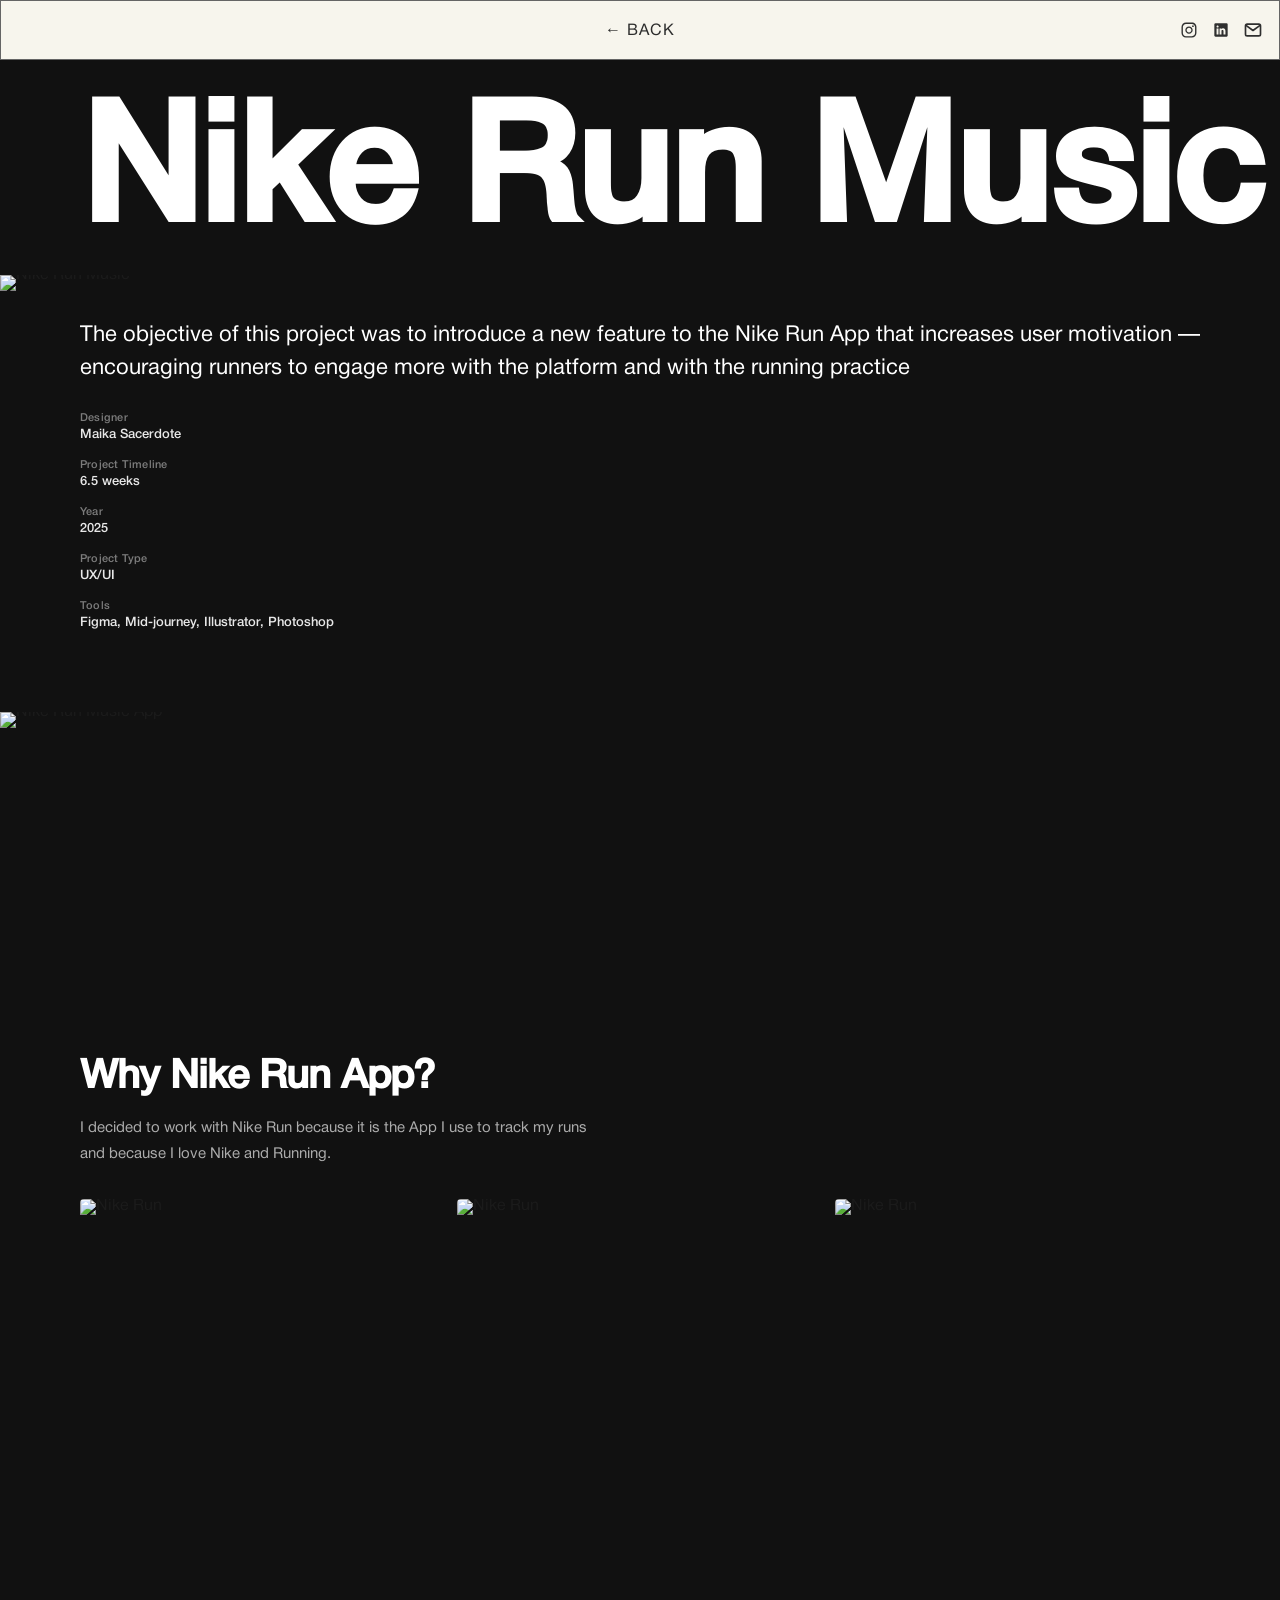
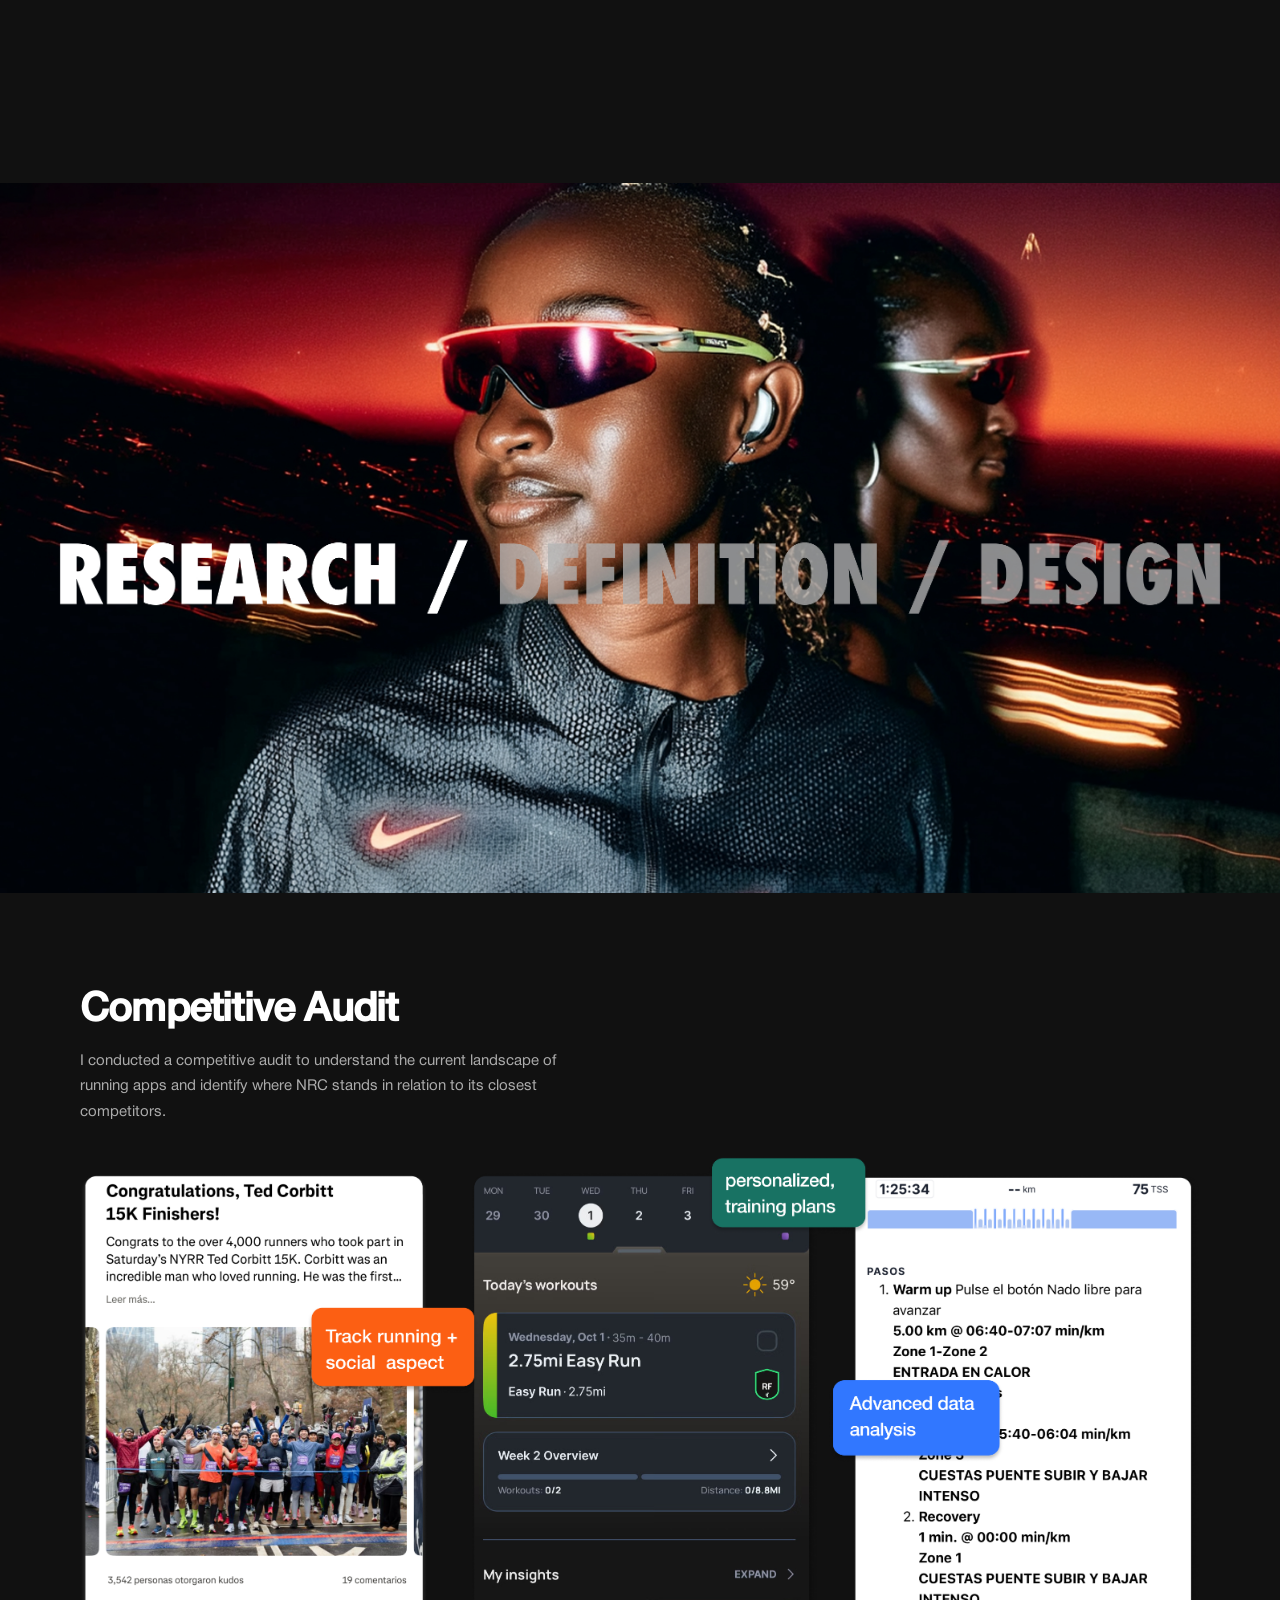
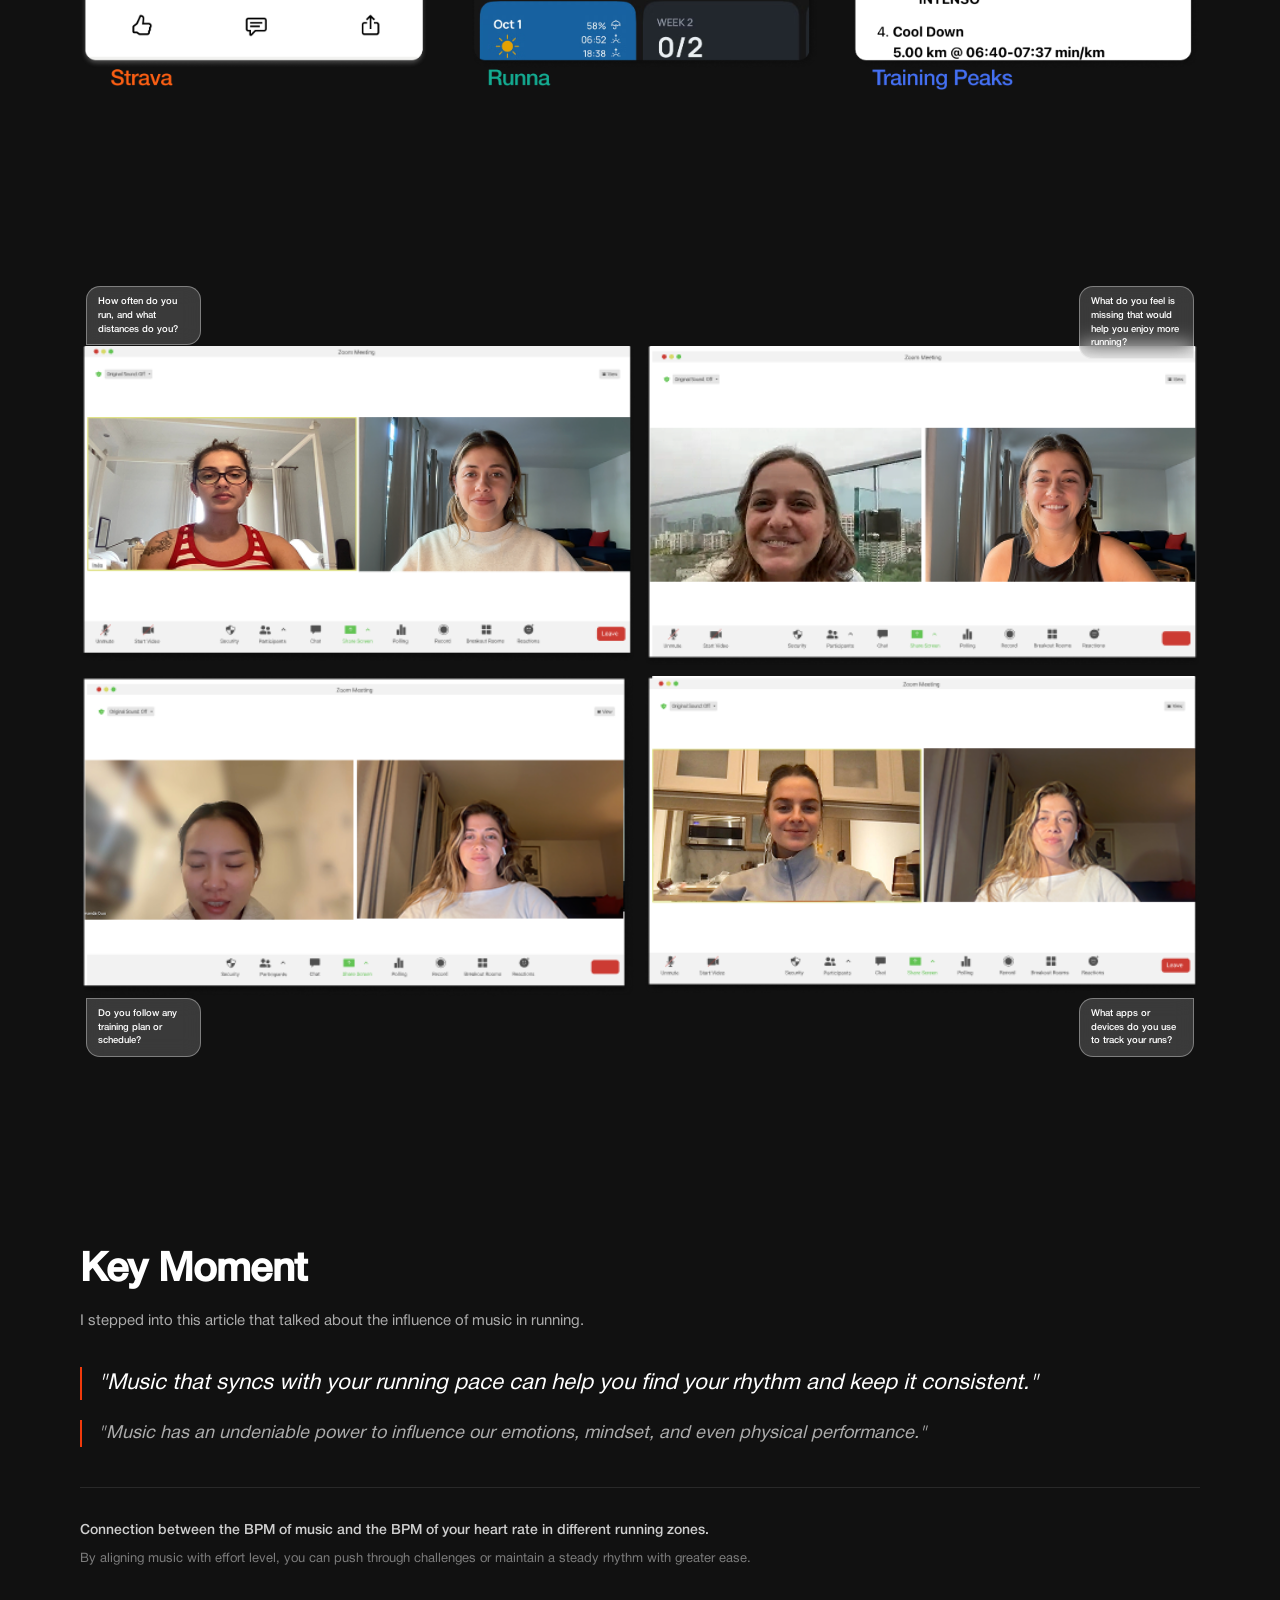
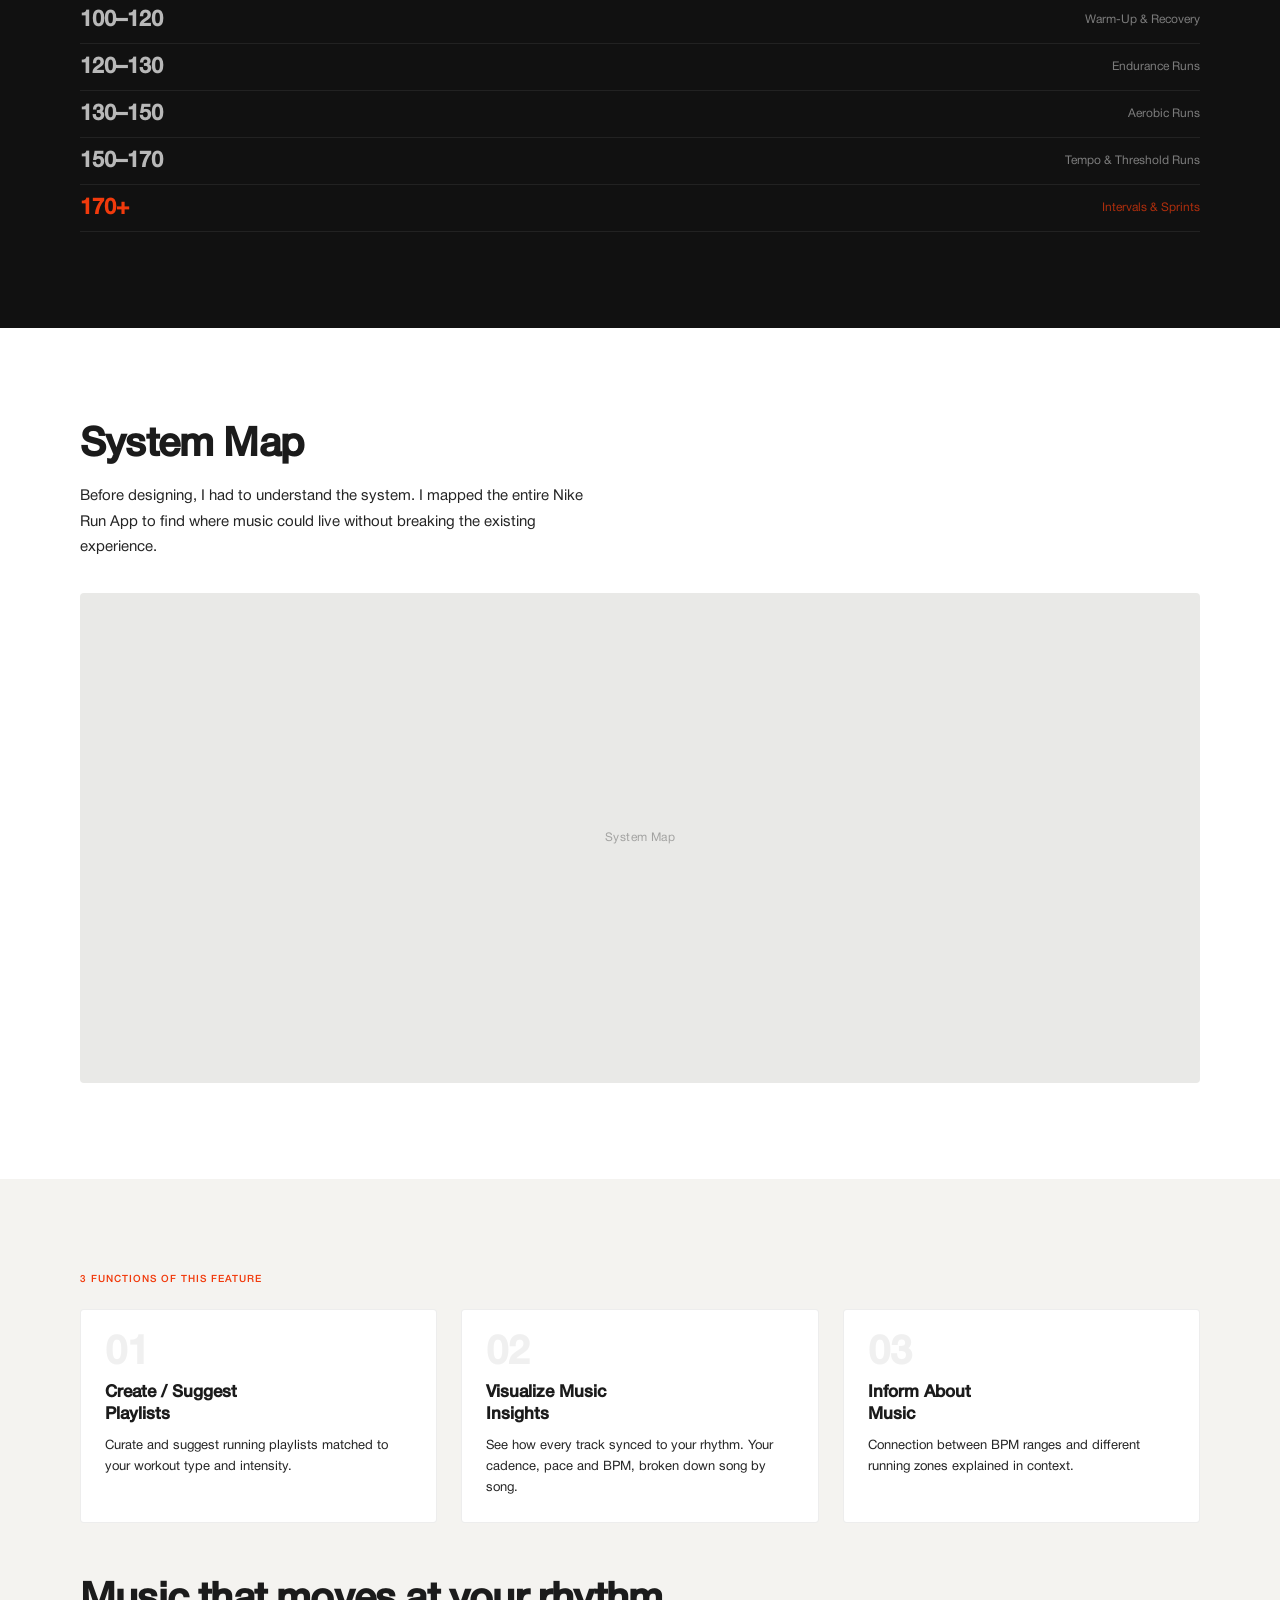
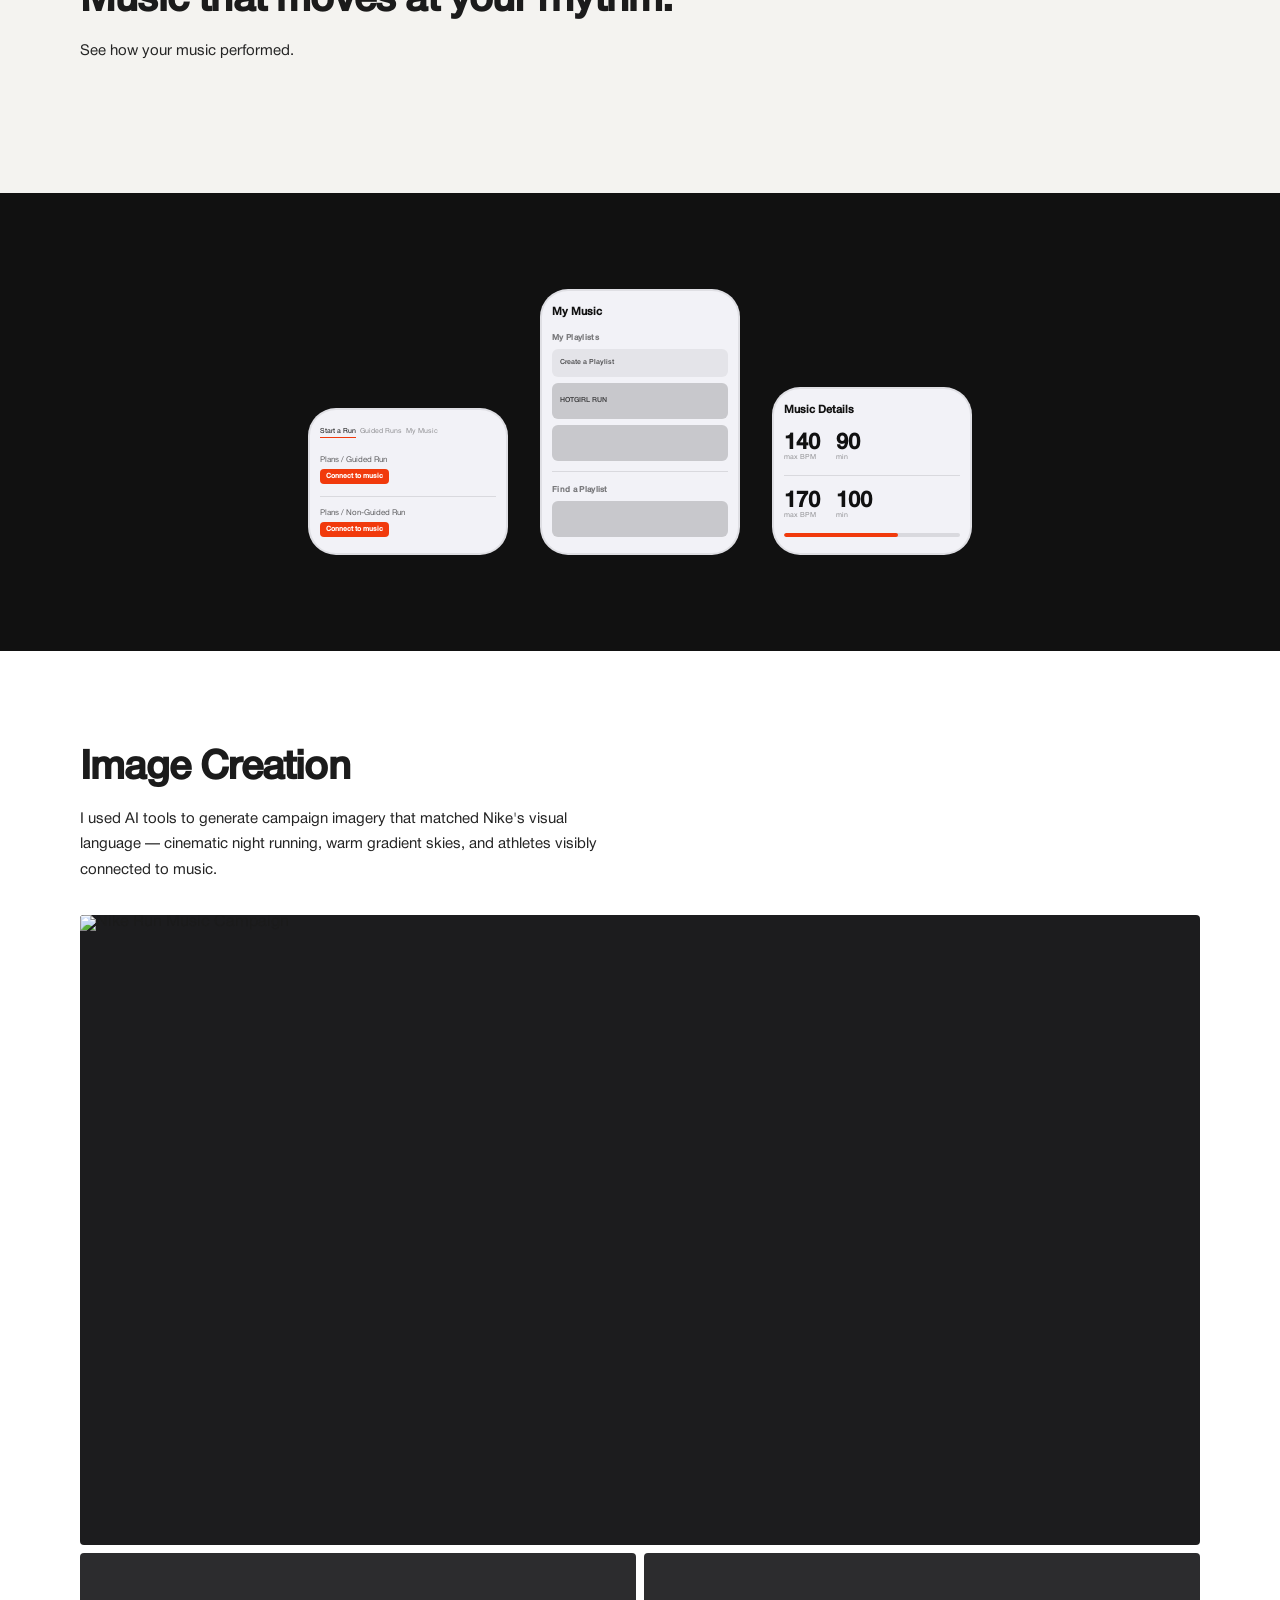
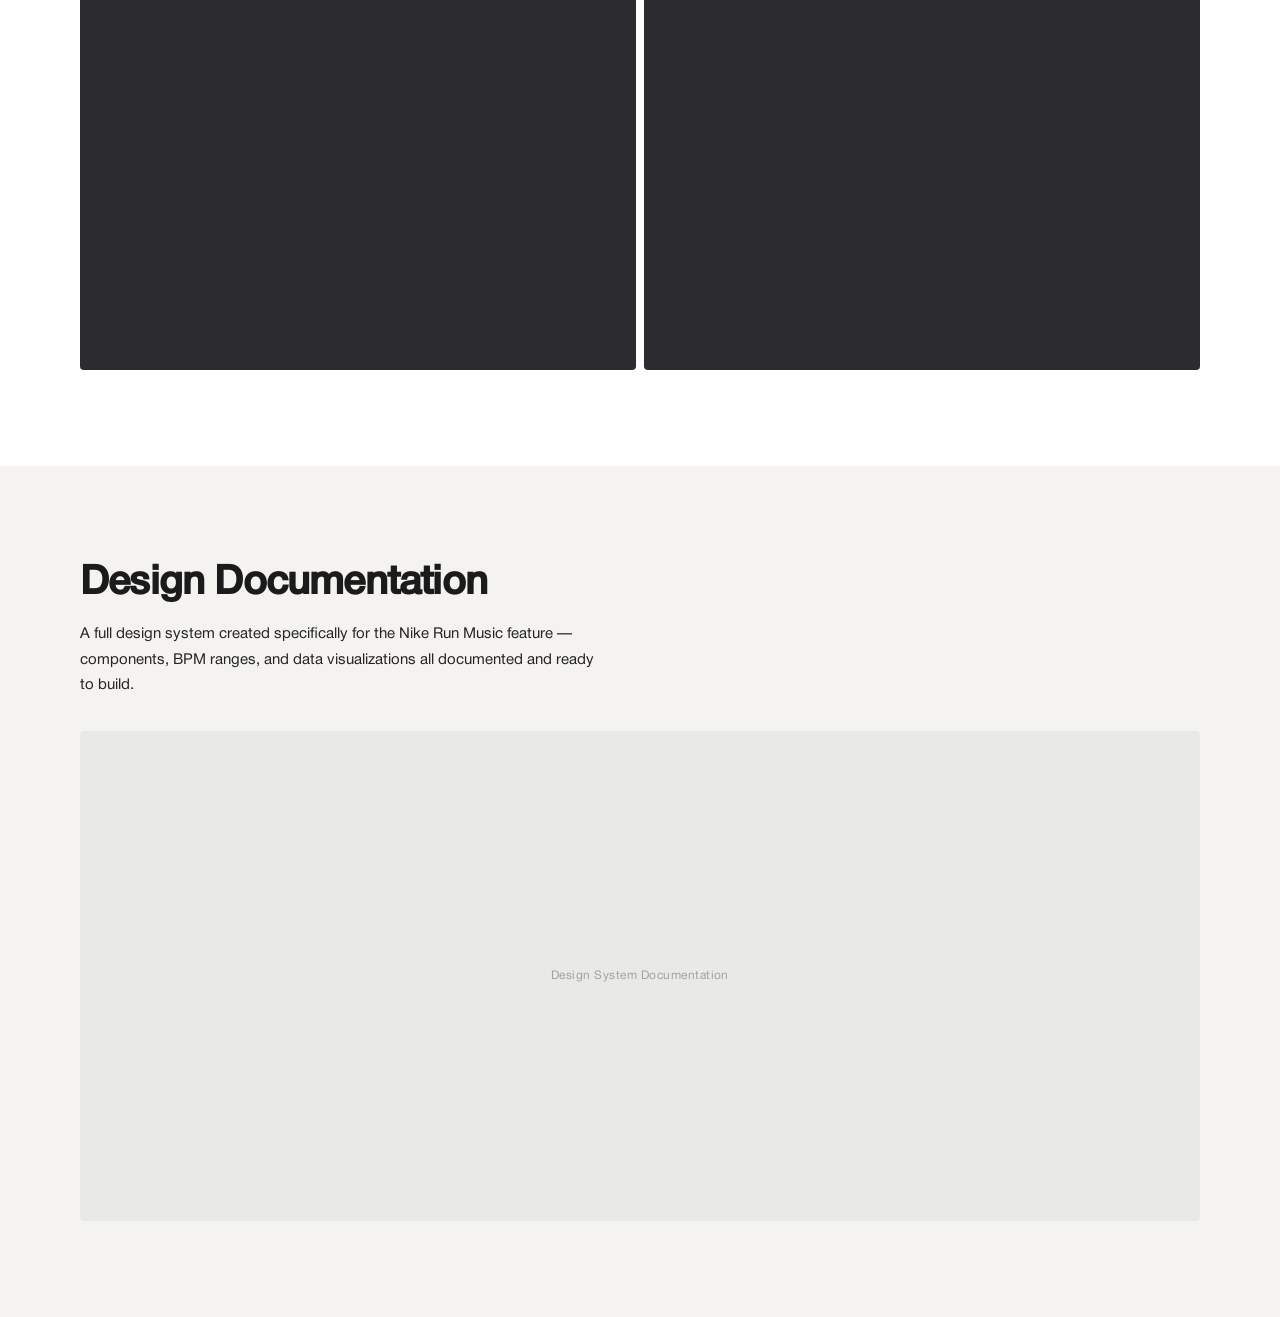
==== commit 0a3b786a: "updates" ====
--- a/nike-run-music.html
+++ b/nike-run-music.html
@@ -324,17 +324,6 @@
     </div>
   </section>
 
-  <!-- FOOTER / BACK -->
-  <section class="contact" id="contact">
-    <h2 class="contact__title">Let's work<br /><em>together.</em></h2>
-    <a href="mailto:your@email.com" class="contact__email">your@email.com</a>
-    <div class="contact__socials">
-      <a href="https://www.instagram.com/" target="_blank" class="contact__social-link">Instagram ↗</a>
-      <a href="https://www.linkedin.com/" target="_blank" class="contact__social-link">LinkedIn ↗</a>
-    </div>
-    <p class="contact__footer">© 2025 Maika Sacerdote</p>
-  </section>
-
   <script src="script.js"></script>
 </body>
 </html>
--- a/style.css
+++ b/style.css
@@ -1,39 +1,25 @@
 /* ─── FONTS ──────────────────────────────────────────────────────────────── */
-/* Century Old Style — loaded via Adobe Fonts (Typekit)                      */
-/* Overused Grotesk — loaded from local files                                */
+/* Capricho Medium — display / headings                                      */
+/* Helvetica Neue  — body, nav, UI text                                      */
 
 @font-face {
-  font-family: 'OverusedGrotesk';
-  src: url('assets/fonts/OverusedGrotesk-Light.otf') format('opentype');
-  font-weight: 300;
-  font-style: normal;
-}
-
-@font-face {
-  font-family: 'OverusedGrotesk';
-  src: url('assets/fonts/OverusedGrotesk-Book.otf') format('opentype');
-  font-weight: 400;
-  font-style: normal;
-}
-
-@font-face {
-  font-family: 'OverusedGrotesk';
-  src: url('assets/fonts/OverusedGrotesk-Medium.otf') format('opentype');
+  font-family: 'Capricho';
+  src: url('assets/fonts/fonnts.com-capricho-medium.otf') format('opentype');
   font-weight: 500;
   font-style: normal;
 }
 
 @font-face {
-  font-family: 'OverusedGrotesk';
-  src: url('assets/fonts/OverusedGrotesk-SemiBold.otf') format('opentype');
-  font-weight: 600;
+  font-family: 'HelveticaNeue';
+  src: url('assets/fonts/HelveticaNeueRoman.otf') format('opentype');
+  font-weight: 400;
   font-style: normal;
 }
 
 @font-face {
-  font-family: 'OverusedGrotesk';
-  src: url('assets/fonts/OverusedGrotesk-Bold.otf') format('opentype');
-  font-weight: 700;
+  font-family: 'HelveticaNeue';
+  src: url('assets/fonts/HelveticaNeueMedium.otf') format('opentype');
+  font-weight: 500;
   font-style: normal;
 }
 
@@ -51,8 +37,8 @@
   --mid: #242424;
   --bg: #ffffff;
   --bg-work: #e9e9e9;
-  --font-serif: 'century-old-style-std', Georgia, serif;
-  --font-sans: 'OverusedGrotesk', sans-serif;
+  --font-display: 'Capricho', Georgia, serif;
+  --font-sans: 'HelveticaNeue', Helvetica, Arial, sans-serif;
 }
 
 html {
@@ -67,6 +53,15 @@
   overflow-x: hidden;
 }
 
+@media (hover: hover) and (pointer: fine) {
+  html, body {
+    cursor: url('assets/images/cursor2.svg') 0 0, auto;
+  }
+  a, button {
+    cursor: url('assets/images/cursor2.svg') 0 0, pointer;
+  }
+}
+
 a {
   text-decoration: none;
   color: inherit;
@@ -75,6 +70,34 @@
 img {
   display: block;
   max-width: 100%;
+}
+
+/* ─── HIGHLIGHT REVEAL ───────────────────────────────────────────────────── */
+.highlight-reveal {
+  position: relative;
+  display: inline-block;
+}
+
+.highlight-reveal .highlight-bg {
+  position: absolute;
+  bottom: 0.05em;
+  left: 0;
+  right: 0;
+  height: 0.62em;
+  background: #F13A0C;
+  z-index: -1;
+  transform: scaleX(0);
+  transform-origin: left;
+  transition: transform 1400ms cubic-bezier(0.76, 0, 0.24, 1);
+}
+
+.highlight-reveal.is-highlighted .highlight-bg {
+  transform: scaleX(1);
+}
+
+.work__heading .highlight-bg {
+  bottom: 0.25em;
+  height: 0.82em;
 }
 
 /* ─── NAV ────────────────────────────────────────────────────────────────── */
@@ -84,11 +107,13 @@
   left: 0;
   right: 0;
   z-index: 100;
-  display: flex;
+  display: grid;
+  grid-template-columns: 1fr 1fr 1fr;
   align-items: center;
-  justify-content: space-between;
-  padding: 12px 16px;
-  transition: transform 0.3s ease, background 0.3s ease;
+  padding: 14px 16px;
+  background: var(--cream);
+  border: 1.5px solid #656565;
+  transition: transform 0.3s ease;
 }
 
 .nav--hidden {
@@ -96,55 +121,49 @@
 }
 
 .nav--scrolled {
-  background: #fff;
-  box-shadow: 0 1px 0 rgba(0, 0, 0, 0.06);
-  transition: background 0.3s ease;
+  background: var(--cream);
+}
+
+.nav__logo {
+  justify-self: start;
+  display: flex;
+  align-items: center;
 }
 
 .nav__center {
-  position: absolute;
-  left: 50%;
-  transform: translateX(-50%);
-  display: flex;
-  gap: 40px;
-}
-
-.nav__logo {
-  display: flex;
-  align-items: center;
-  flex-shrink: 0;
+  justify-self: center;
+  display: flex;
+  gap: 48px;
 }
 
 .nav__dot {
-  width: 12px;
-  height: 12px;
-  border-radius: 50%;
-  background-color: var(--red);
+  width: 30px;
+  height: 30px;
   display: block;
   flex-shrink: 0;
 }
 
 .nav__link {
   font-family: var(--font-sans);
-  font-weight: 600;
-  font-size: 14px;
-  color: var(--red);
+  font-weight: 300;
+  font-size: 16px;
+  color: #2D2D2D;
   letter-spacing: 0.06em;
   white-space: nowrap;
 }
 
 .nav__socials {
+  justify-self: end;
   display: flex;
   align-items: center;
-  gap: 5px;
+  gap: 12px;
 }
 
 .nav__icon {
-  width: 17px;
-  height: 17px;
+  width: 20px;
+  height: 20px;
   object-fit: contain;
   display: block;
-  vertical-align: middle;
 }
 
 /* ─── HERO ───────────────────────────────────────────────────────────────── */
@@ -156,90 +175,151 @@
   overflow: hidden;
   display: flex;
   flex-direction: column;
+  align-items: center;
   justify-content: center;
 }
 
 .hero__bg {
   position: absolute;
   inset: 0;
-  background-image: url('assets/images/LandingPortfolioMobile.JPG');
+  background-image: url('assets/images/LandingPortfolioMobile.webp');
   background-size: cover;
   background-position: center top;
   z-index: 0;
 }
 
+@media (min-width: 768px) {
+  .hero__bg {
+    background-image: url('assets/images/LandingPortfolioDesktop.jpg');
+    background-position: center center;
+  }
+}
+
 .hero__content {
   position: relative;
   z-index: 1;
-  padding: 0 18px;
-  margin-bottom: 8px;
+  padding: 0 24px;
+}
+
+.hero__text-block {
+  display: flex;
+  flex-direction: column;
+  align-items: center;
   text-align: center;
 }
 
 .hero__subtitle {
-  font-family: var(--font-sans);
-  font-weight: 400;
-  font-size: 24px;
-  color: var(--red);
+  font-family: var(--font-display);
+  font-weight: 500;
+  font-size: clamp(28px, 10vw, 42px);
+  color: var(--cream);
   line-height: 1;
-  margin-bottom: 0;
-  text-align: left;
+  margin-bottom: -4px;
+  white-space: nowrap;
+}
+
+.hero__name-wrap {
+  position: relative;
+  display: inline-block;
 }
 
 .hero__name {
-  font-family: var(--font-serif);
-  font-weight: 700;
-  font-size: clamp(90px, 30vw, 130px);
-  color: var(--red);
+  font-family: var(--font-display);
+  font-weight: 500;
+  font-size: clamp(90px, 24vw, 115px);
+  color: var(--cream);
   line-height: 0.95;
-  letter-spacing: 0.04em;
-  text-align: center;
+  letter-spacing: 0.02em;
+  display: inline;
+}
+
+.hero__name .highlight-reveal {
+  color: #fff;
+  text-shadow: 0px 2px 8px rgba(0, 0, 0, 0.3);
+  position: relative;
+  z-index: 1;
+}
+
+.hero__sup {
+  font-family: var(--font-display);
+  font-size: clamp(18px, 5vw, 24px);
+  color: var(--cream);
+  position: absolute;
+  top: 0.08em;
+  right: -0.25em;
+  line-height: 1;
+  z-index: 2;
 }
 
 .hero__footnote {
   position: absolute;
-  bottom: 80px;
+  bottom: 40px;
   left: 18px;
   z-index: 1;
-  font-family: var(--font-serif);
-  font-weight: 100;
-  font-style: italic;
-  font-size: 15px;
-  color: var(--cream);
+  font-family: var(--font-sans);
+  font-weight: 400;
+  font-style: normal;
+  font-size: 12px;
+  color: var(--cream);
+  letter-spacing: 0.04em;
+  text-transform: uppercase;
 }
 
 /* ─── WORK ───────────────────────────────────────────────────────────────── */
 .work {
-  background: #fff;
-  padding: 64px 0 80px;
-  display: flex;
-  flex-direction: column;
-  gap: 100px;
+  position: relative;
+  background: #f1efe8;
+  min-height: 980px;
+  padding: 43px 0 80px;
   overflow-x: clip;
 }
 
+.work::before {
+  content: '';
+  position: absolute;
+  inset: 0;
+  background-image: url('assets/images/fondo.jpg');
+  background-size: 100% auto;
+  background-repeat: repeat-y;
+  opacity: 0.6;
+  z-index: 0;
+  pointer-events: none;
+}
+
+@media (min-width: 768px) {
+  .work::before {
+    background-image: url('assets/images/fondoDesk.jpg');
+  }
+}
+
 .work__heading {
-  font-family: var(--font-serif);
-  font-weight: 700;
-  font-size: 28px;
-  letter-spacing: -0.01em;
-  color: var(--dark);
-  padding: 0 20px;
+  position: relative;
+  display: inline-block;
+  font-family: var(--font-display);
+  font-weight: 500;
+  font-size: clamp(40px, 4vw, 56px);
+  color: #f9f9f9;
+  text-shadow: 0px 2px 4px rgba(0,0,0,0.25);
+  letter-spacing: 0;
+  margin-left: 7%;
+  z-index: 1;
 }
 
 /* ─── PROJECT CARD ───────────────────────────────────────────────────────── */
 .project {
-  display: flex;
-  flex-direction: row;
-  align-items: center;
-  gap: 20px;
-  width: 85%;
+  position: absolute;
+  display: flex;
+  align-items: flex-end;
+  gap: 14px;
+  z-index: 1;
 }
 
 .project__image {
-  flex: 0 0 52%;
+  flex-shrink: 0;
   display: block;
   overflow: hidden;
+  border: 2px solid #ffffff;
+  box-shadow: 0px 1.15px 1px rgba(0,0,0,0.25);
 }
 
 .project__image img {
@@ -254,51 +334,100 @@
 }
 
 .project__info {
-  flex: 1;
-  min-width: 0;
   display: flex;
   flex-direction: column;
-  gap: 0;
-}
-
-.project--img-right .project__info--left {
+  gap: 3px;
+}
+
+.project--img-right .project__info {
   text-align: right;
 }
 
-/* ── Editorial positioning — each card at a different x ── */
-.project:nth-of-type(1) { margin-left: 2%; }
-.project:nth-of-type(2) { margin-left: 20%; }
-.project:nth-of-type(3) { margin-left: 5%; }
-.project:nth-of-type(4) { margin-left: 10%; }
-.project:nth-of-type(5) { margin-left: 11%; }
-
-/* ── Bigger images for Nike Run and The Archive ── */
-.project:nth-of-type(1) .project__image,
-.project:nth-of-type(4) .project__image {
-  flex: 0 0 60%;
-}
-
 .project__year {
   font-family: var(--font-sans);
-  font-weight: 350;
-  font-size: 14px;
-  color: var(--dark);
+  font-weight: 400;
+  font-size: 13px;
+  color: #2F2F2F;
+  text-transform: uppercase;
 }
 
 .project__title {
   font-family: var(--font-sans);
   font-weight: 500;
-  font-size: 18px;
-  color: var(--dark);
-  line-height: 1.3;
+  font-size: 15px;
+  color: #2F2F2F;
+  line-height: 1.2;
   white-space: nowrap;
+  text-transform: uppercase;
 }
 
 .project__category {
   font-family: var(--font-sans);
-  font-weight: 300;
+  font-weight: 400;
   font-size: 11px;
-  color: var(--dark);
+  color: #2F2F2F;
+  text-transform: uppercase;
+  white-space: nowrap;
+}
+
+/* ── Desktop scatter positions (1440px Figma base) ── */
+/* 1: Nike Run Music — top left */
+.project:nth-of-type(1) { left: 7%; top: 245px; }
+.project:nth-of-type(1) .project__image { width: 240px; }
+
+/* 2: Zeika Memories — bottom left (info first in HTML → info LEFT, image RIGHT) */
+.project:nth-of-type(2) { left: 7%; top: 620px; }
+.project:nth-of-type(2) .project__image { width: 218px; }
+
+/* 3: Neuro — center */
+.project:nth-of-type(3) { left: 32%; top: 420px; }
+.project:nth-of-type(3) .project__image { width: 197px; }
+
+/* 4: The Archive — bottom right (info first → info LEFT, image RIGHT) */
+.project:nth-of-type(4) { left: 47%; top: 650px; }
+.project:nth-of-type(4) .project__image { width: 224px; }
+
+/* 5: Extreme — top right */
+.project:nth-of-type(5) { left: 52%; top: 200px; }
+.project:nth-of-type(5) .project__image { width: 224px; }
+
+/* ── Mobile layout ────────────────────────────────────────────────────────── */
+@media (max-width: 767px) {
+  .work {
+    min-height: unset;
+    padding: 72px 0 80px;
+    display: flex;
+    flex-direction: column;
+    gap: 112px;
+  }
+
+  .work__heading {
+    margin-left: 28px;
+    font-size: clamp(32px, 10vw, 44px);
+  }
+
+  .project {
+    position: static;
+    width: calc(100% - 56px);
+    margin: 0 28px;
+    align-items: flex-end;
+    gap: 14px;
+  }
+
+  /* All images same proportional width */
+  .project__image {
+    flex: 0 0 52% !important;
+    width: auto !important;
+  }
+
+  .project__info {
+    flex: 1;
+    min-width: 0;
+  }
+
+  .project__year   { font-size: 14px; }
+  .project__title  { font-size: 17px; }
+  .project__category { font-size: 13px; }
 }
 
 
@@ -312,7 +441,7 @@
 }
 
 .about__title {
-  font-family: var(--font-serif);
+  font-family: var(--font-display);
   font-weight: 700;
   font-size: clamp(38px, 10vw, 56px);
   color: #fff;
@@ -345,7 +474,7 @@
 }
 
 .about__bold {
-  font-family: var(--font-serif);
+  font-family: var(--font-display);
   font-weight: 700;
   font-style: normal;
   color: #fff;
@@ -372,7 +501,7 @@
 }
 
 .contact__title {
-  font-family: var(--font-serif);
+  font-family: var(--font-display);
   font-weight: 700;
   font-size: clamp(40px, 12vw, 64px);
   line-height: 1.05;
